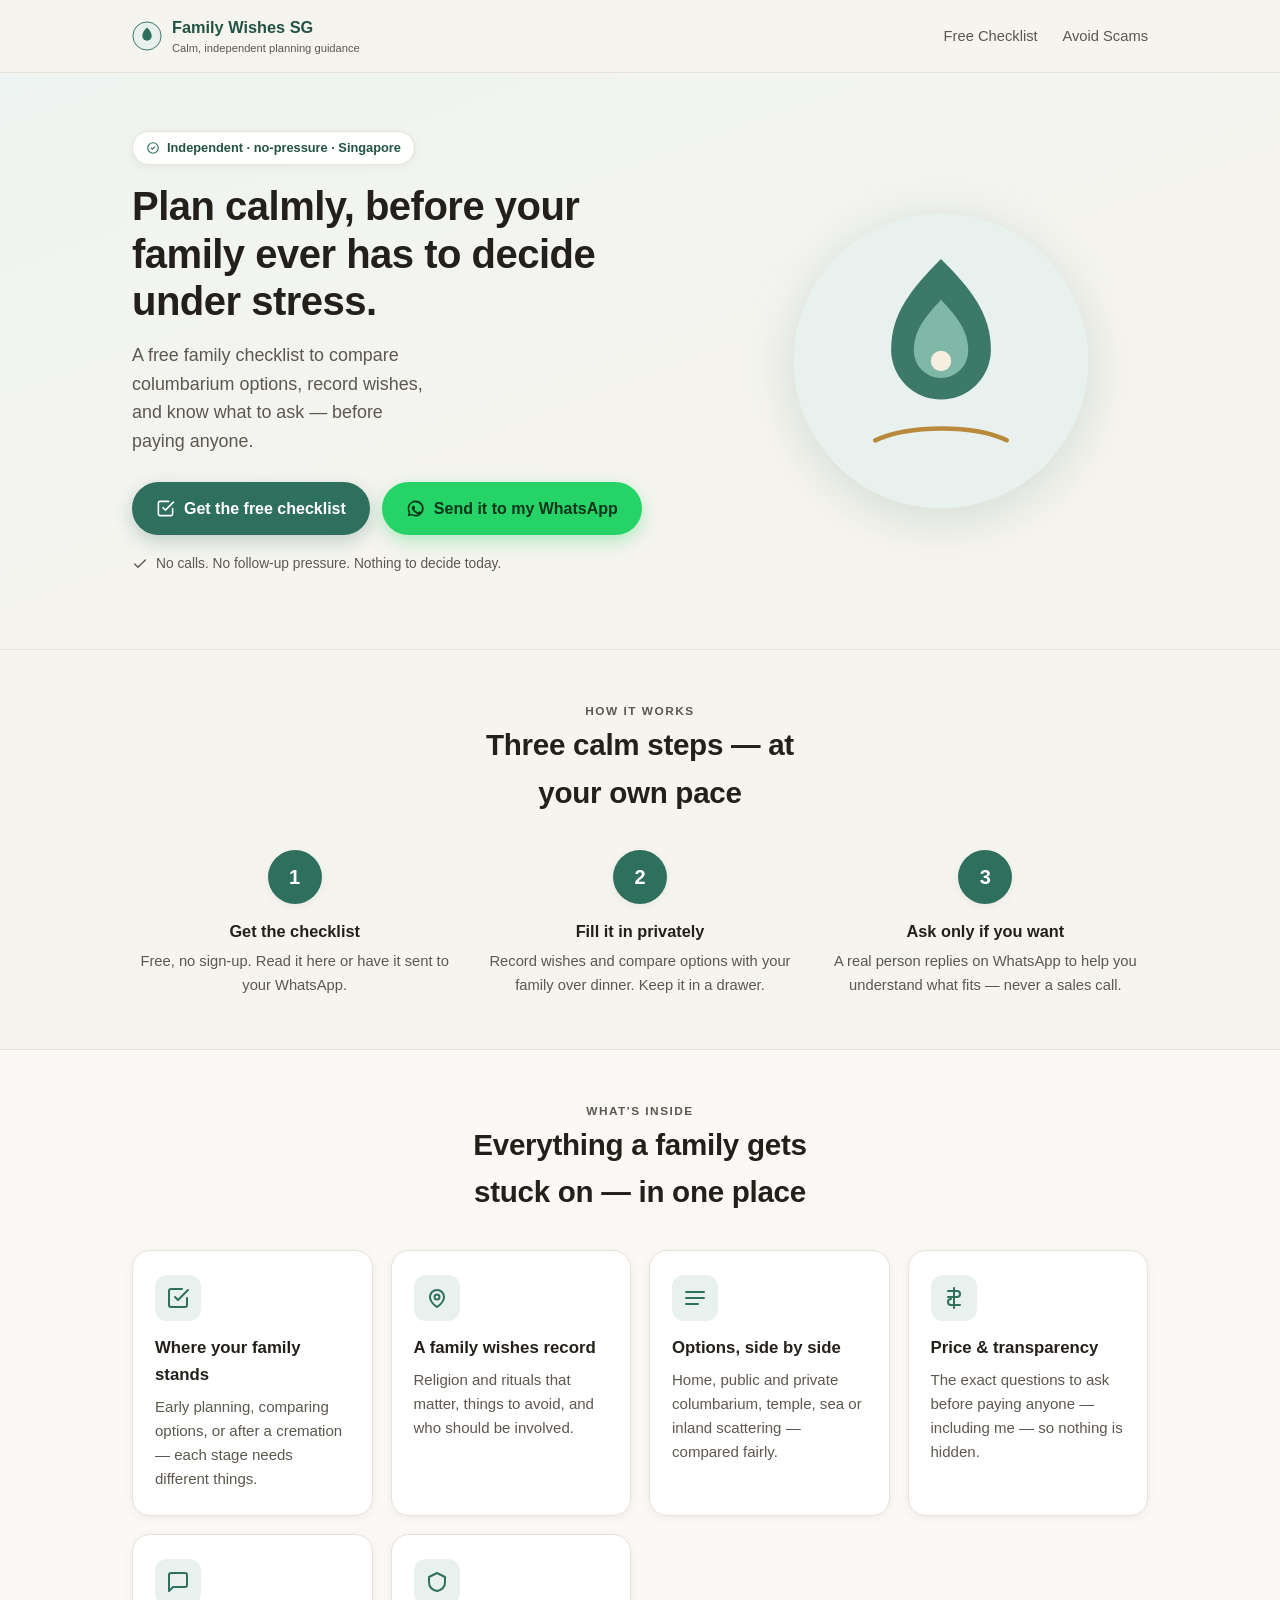
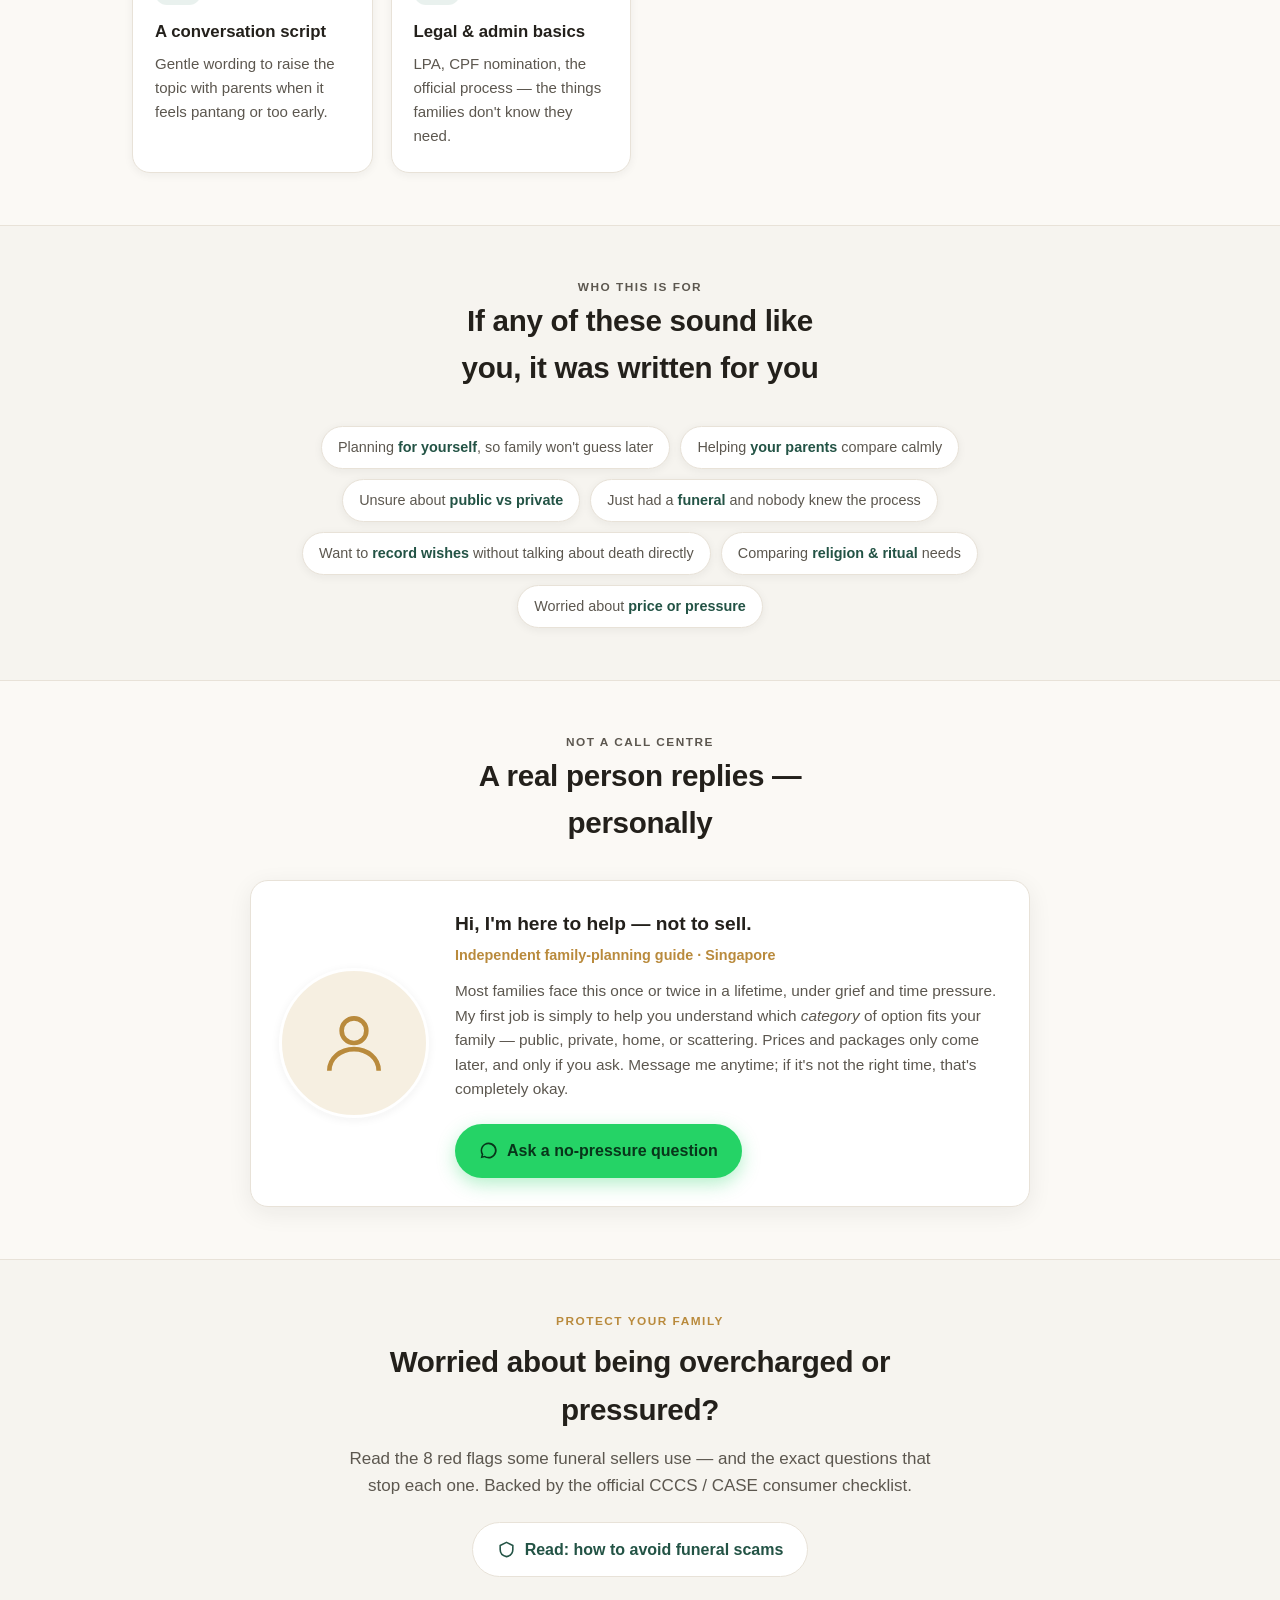
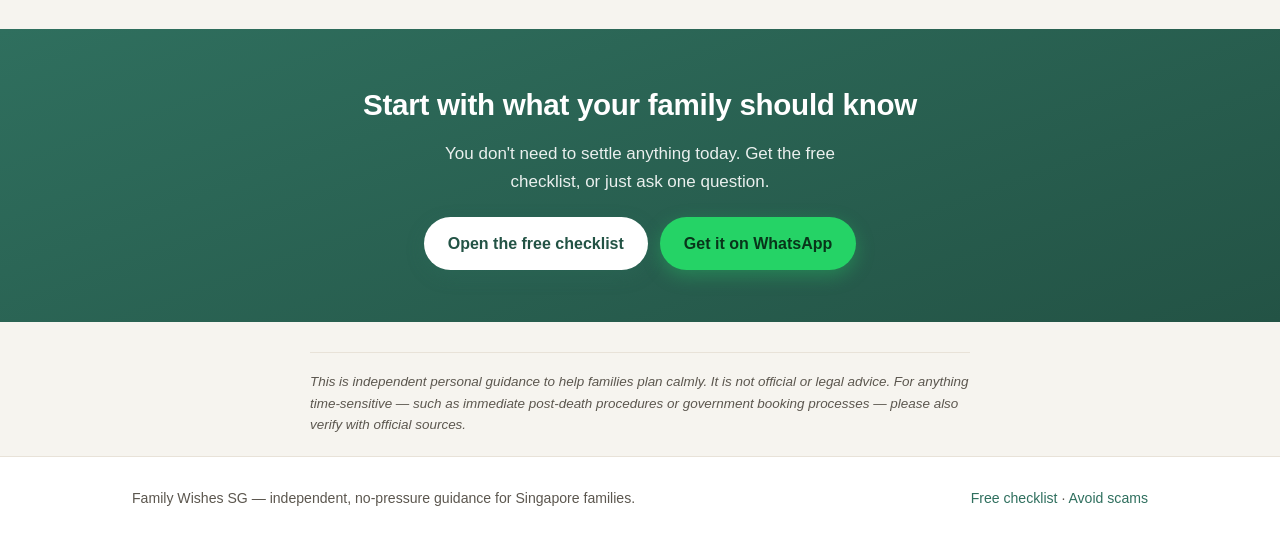
==== index.html @ 577dd80e "Redesign site: visual hero, scannable sections, real-person trust block - Replace text-heavy landing" ====
<!doctype html>
<html lang="en">
<head>
  <meta charset="utf-8" />
  <meta name="viewport" content="width=device-width, initial-scale=1" />
  <title>Family Funeral & Columbarium Planning — Calm Guidance for Singapore Families</title>
  <meta name="description" content="A free family checklist for Singapore families: compare public and private columbarium options calmly, record funeral wishes, and know what to ask before paying for anything." />
  <link rel="stylesheet" href="styles.css" />
</head>
<body>
  <!-- WhatsApp number configured: wa.me/6590107246 -->
  <header class="site-head">
    <div class="wrap">
      <a class="brand" href="index.html">
        <svg class="mark" viewBox="0 0 32 32" fill="none" xmlns="http://www.w3.org/2000/svg" aria-hidden="true">
          <circle cx="16" cy="16" r="15" fill="#e9f1ee" stroke="#2f6f5e"/>
          <path d="M16 7c3 3 5 5.5 5 9a5 5 0 11-10 0c0-3.5 2-6 5-9z" fill="#2f6f5e"/>
        </svg>
        <span>Family Wishes SG<small>Calm, independent planning guidance</small></span>
      </a>
      <nav class="nav">
        <a href="checklist.html">Free Checklist</a>
        <a href="avoid-scams.html">Avoid Scams</a>
      </nav>
    </div>
  </header>

  <!-- HERO -->
  <div class="hero">
    <div class="wrap">
      <div>
        <span class="hero-badge">
          <svg viewBox="0 0 24 24" width="14" height="14" fill="none" stroke="#2f6f5e" stroke-width="2" stroke-linecap="round" stroke-linejoin="round"><path d="M9 12l2 2 4-4"/><circle cx="12" cy="12" r="9"/></svg>
          Independent · no-pressure · Singapore
        </span>
        <h1>Plan calmly, before your family ever has to decide under stress.</h1>
        <p class="sub">A free family checklist to compare columbarium options, record wishes, and know what to ask — before paying anyone.</p>
        <div class="btn-row">
          <a class="btn btn-primary" href="checklist.html">
            <svg viewBox="0 0 24 24" fill="none" stroke="currentColor" stroke-width="2" stroke-linecap="round" stroke-linejoin="round"><path d="M9 11l3 3L22 4"/><path d="M21 12v7a2 2 0 01-2 2H5a2 2 0 01-2-2V5a2 2 0 012-2h11"/></svg>
            Get the free checklist
          </a>
          <a class="btn btn-wa" href="https://wa.me/6590107246?text=Checklist">
            <svg viewBox="0 0 24 24" fill="currentColor"><path d="M12 2a10 10 0 00-8.6 15l-1.3 4.7 4.8-1.3A10 10 0 1012 2zm0 2a8 8 0 11-4.2 14.8l-.3-.2-2.8.7.8-2.7-.2-.3A8 8 0 0112 4zm-3 4.5c-.2 0-.5 0-.7.4-.3.4-1 1-1 2.4s1 2.8 1.2 3c.2.2 2 3.2 5 4.4 2.4 1 3 .8 3.5.7.6 0 1.7-.7 2-1.4.2-.6.2-1.2.2-1.3l-.6-.4-1.7-.8c-.2 0-.4-.1-.6.2l-.8 1c-.2.2-.3.2-.6.1-.3-.2-1.3-.5-2.5-1.5-.9-.8-1.5-1.8-1.7-2.1-.2-.3 0-.5.1-.6l.5-.5c.1-.2.2-.3.3-.5 0-.2 0-.4 0-.5l-.9-2c-.2-.5-.4-.4-.6-.5h-.6z"/></svg>
            Send it to my WhatsApp
          </a>
        </div>
        <p class="trust-line">
          <svg viewBox="0 0 24 24" width="16" height="16" fill="none" stroke="#5c574f" stroke-width="2" stroke-linecap="round"><path d="M20 6L9 17l-5-5"/></svg>
          No calls. No follow-up pressure. Nothing to decide today.
        </p>
      </div>
      <div class="hero-art" aria-hidden="true">
        <svg viewBox="0 0 300 300" fill="none" xmlns="http://www.w3.org/2000/svg">
          <circle cx="150" cy="150" r="130" fill="#e9f1ee"/>
          <path d="M150 60c26 26 44 48 44 80a44 44 0 11-88 0c0-32 18-54 44-80z" fill="#2f6f5e" opacity=".92"/>
          <path d="M150 96c14 15 24 27 24 45a24 24 0 11-48 0c0-18 10-30 24-45z" fill="#7fb8a6"/>
          <circle cx="150" cy="150" r="9" fill="#f6efe1"/>
          <path d="M92 220c30-14 88-14 116 0" stroke="#b98a3c" stroke-width="4" stroke-linecap="round"/>
        </svg>
      </div>
    </div>
  </div>

  <!-- HOW IT WORKS -->
  <section>
    <div class="wrap">
      <div class="sec-head">
        <p class="eyebrow">How it works</p>
        <h2>Three calm steps — at your own pace</h2>
      </div>
      <div class="steps">
        <div class="step">
          <div class="num"></div>
          <h3>Get the checklist</h3>
          <p>Free, no sign-up. Read it here or have it sent to your WhatsApp.</p>
        </div>
        <div class="step">
          <div class="num"></div>
          <h3>Fill it in privately</h3>
          <p>Record wishes and compare options with your family over dinner. Keep it in a drawer.</p>
        </div>
        <div class="step">
          <div class="num"></div>
          <h3>Ask only if you want</h3>
          <p>A real person replies on WhatsApp to help you understand what fits — never a sales call.</p>
        </div>
      </div>
    </div>
  </section>

  <!-- WHAT'S INSIDE -->
  <section class="alt">
    <div class="wrap">
      <div class="sec-head">
        <p class="eyebrow">What's inside</p>
        <h2>Everything a family gets stuck on — in one place</h2>
      </div>
      <div class="grid">
        <div class="feature">
          <div class="ico"><svg viewBox="0 0 24 24" fill="none" stroke="currentColor" stroke-width="2" stroke-linecap="round" stroke-linejoin="round"><path d="M9 11l3 3L22 4"/><path d="M21 12v7a2 2 0 01-2 2H5a2 2 0 01-2-2V5a2 2 0 012-2h11"/></svg></div>
          <h3>Where your family stands</h3>
          <p>Early planning, comparing options, or after a cremation — each stage needs different things.</p>
        </div>
        <div class="feature">
          <div class="ico"><svg viewBox="0 0 24 24" fill="none" stroke="currentColor" stroke-width="2" stroke-linecap="round" stroke-linejoin="round"><path d="M12 21s-7-4.5-7-10a7 7 0 0114 0c0 5.5-7 10-7 10z"/><circle cx="12" cy="11" r="2.5"/></svg></div>
          <h3>A family wishes record</h3>
          <p>Religion and rituals that matter, things to avoid, and who should be involved.</p>
        </div>
        <div class="feature">
          <div class="ico"><svg viewBox="0 0 24 24" fill="none" stroke="currentColor" stroke-width="2" stroke-linecap="round" stroke-linejoin="round"><path d="M3 6h18M3 12h18M3 18h12"/></svg></div>
          <h3>Options, side by side</h3>
          <p>Home, public and private columbarium, temple, sea or inland scattering — compared fairly.</p>
        </div>
        <div class="feature">
          <div class="ico"><svg viewBox="0 0 24 24" fill="none" stroke="currentColor" stroke-width="2" stroke-linecap="round" stroke-linejoin="round"><path d="M12 2v20M6 5h9a3 3 0 010 6H6M18 19H9a3 3 0 010-6"/></svg></div>
          <h3>Price &amp; transparency</h3>
          <p>The exact questions to ask before paying anyone — including me — so nothing is hidden.</p>
        </div>
        <div class="feature">
          <div class="ico"><svg viewBox="0 0 24 24" fill="none" stroke="currentColor" stroke-width="2" stroke-linecap="round" stroke-linejoin="round"><path d="M21 15a2 2 0 01-2 2H7l-4 4V5a2 2 0 012-2h14a2 2 0 012 2z"/></svg></div>
          <h3>A conversation script</h3>
          <p>Gentle wording to raise the topic with parents when it feels pantang or too early.</p>
        </div>
        <div class="feature">
          <div class="ico"><svg viewBox="0 0 24 24" fill="none" stroke="currentColor" stroke-width="2" stroke-linecap="round" stroke-linejoin="round"><path d="M12 3l8 4v5c0 5-3.4 8-8 9-4.6-1-8-4-8-9V7z"/></svg></div>
          <h3>Legal &amp; admin basics</h3>
          <p>LPA, CPF nomination, the official process — the things families don't know they need.</p>
        </div>
      </div>
    </div>
  </section>

  <!-- WHO IS THIS FOR -->
  <section>
    <div class="wrap">
      <div class="sec-head">
        <p class="eyebrow">Who this is for</p>
        <h2>If any of these sound like you, it was written for you</h2>
      </div>
      <div class="chips">
        <span class="chip">Planning <b>for yourself</b>, so family won't guess later</span>
        <span class="chip">Helping <b>your parents</b> compare calmly</span>
        <span class="chip">Unsure about <b>public vs private</b></span>
        <span class="chip">Just had a <b>funeral</b> and nobody knew the process</span>
        <span class="chip">Want to <b>record wishes</b> without talking about death directly</span>
        <span class="chip">Comparing <b>religion &amp; ritual</b> needs</span>
        <span class="chip">Worried about <b>price or pressure</b></span>
      </div>
    </div>
  </section>

  <!-- A REAL PERSON -->
  <section class="alt">
    <div class="wrap">
      <div class="sec-head">
        <p class="eyebrow">Not a call centre</p>
        <h2>A real person replies — personally</h2>
      </div>
      <div class="person">
        <!-- EDIT: replace this avatar block with <img src="your-photo.jpg" alt="..."> once you add a photo -->
        <div class="avatar">
          <svg viewBox="0 0 24 24" fill="none" stroke="currentColor" stroke-width="1.5"><circle cx="12" cy="8" r="4"/><path d="M4 21c0-4 3.6-7 8-7s8 3 8 7"/></svg>
        </div>
        <div>
          <h3>Hi, I'm here to help — not to sell.</h3>
          <p class="role">Independent family-planning guide · Singapore</p>
          <p>Most families face this once or twice in a lifetime, under grief and time pressure. My first job is simply to help you understand which <em>category</em> of option fits your family — public, private, home, or scattering. Prices and packages only come later, and only if you ask. Message me anytime; if it's not the right time, that's completely okay.</p>
          <div class="btn-row">
            <a class="btn btn-wa" href="https://wa.me/6590107246?text=Hi%2C%20I%20have%20a%20no-pressure%20question%20about%20funeral%20planning">
              <svg viewBox="0 0 24 24" fill="currentColor"><path d="M12 2a10 10 0 00-8.6 15l-1.3 4.7 4.8-1.3A10 10 0 1012 2zm0 2a8 8 0 11-4.2 14.8l-.3-.2-2.8.7.8-2.7-.2-.3A8 8 0 0112 4z"/></svg>
              Ask a no-pressure question
            </a>
          </div>
        </div>
      </div>
    </div>
  </section>

  <!-- SCAM GUIDE TEASER -->
  <section>
    <div class="wrap narrow" style="text-align:center">
      <p class="eyebrow">Protect your family</p>
      <h2>Worried about being overcharged or pressured?</h2>
      <p class="muted">Read the 8 red flags some funeral sellers use — and the exact questions that stop each one. Backed by the official CCCS / CASE consumer checklist.</p>
      <div class="btn-row" style="justify-content:center">
        <a class="btn btn-ghost" href="avoid-scams.html">
          <svg viewBox="0 0 24 24" width="19" height="19" fill="none" stroke="currentColor" stroke-width="2" stroke-linecap="round" stroke-linejoin="round"><path d="M12 3l8 4v5c0 5-3.4 8-8 9-4.6-1-8-4-8-9V7z"/></svg>
          Read: how to avoid funeral scams
        </a>
      </div>
    </div>
  </section>

  <!-- CTA BAND -->
  <section class="cta-band">
    <div class="wrap narrow">
      <h2>Start with what your family should know</h2>
      <p>You don't need to settle anything today. Get the free checklist, or just ask one question.</p>
      <div class="btn-row">
        <a class="btn btn-primary" href="checklist.html">Open the free checklist</a>
        <a class="btn btn-wa" href="https://wa.me/6590107246?text=Checklist">Get it on WhatsApp</a>
      </div>
    </div>
  </section>

  <p class="disclaimer"><em>This is independent personal guidance to help families plan calmly. It is not official or legal advice. For anything time-sensitive — such as immediate post-death procedures or government booking processes — please also verify with official sources.</em></p>

  <footer class="site-foot">
    <div class="wrap">
      <span>Family Wishes SG — independent, no-pressure guidance for Singapore families.</span>
      <span><a href="checklist.html">Free checklist</a> · <a href="avoid-scams.html">Avoid scams</a></span>
    </div>
  </footer>

  <!-- sticky mobile WhatsApp -->
  <div class="sticky-wa">
    <a class="btn btn-wa" href="https://wa.me/6590107246?text=Checklist">
      <svg viewBox="0 0 24 24" fill="currentColor"><path d="M12 2a10 10 0 00-8.6 15l-1.3 4.7 4.8-1.3A10 10 0 1012 2zm0 2a8 8 0 11-4.2 14.8l-.3-.2-2.8.7.8-2.7-.2-.3A8 8 0 0112 4z"/></svg>
      Get the free checklist on WhatsApp
    </a>
  </div>
</body>
</html>
---- styles.css ----
/* Family Wishes SG — calm, independent guidance
   EDIT: WhatsApp number lives in the wa.me links inside each HTML file. */

:root {
  --bg: #f6f4ef;
  --surface: #ffffff;
  --surface-2: #fbf9f5;
  --ink: #23201b;
  --ink-soft: #5c574f;
  --line: #e8e2d8;
  --accent: #2f6f5e;        /* calm teal-green */
  --accent-deep: #235345;
  --accent-soft: #e9f1ee;
  --gold: #b98a3c;          /* warm secondary accent */
  --gold-soft: #f6efe1;
  --wa: #25d366;
  --warn: #b4552d;
  --warn-soft: #f8ede7;
  --shadow: 0 6px 24px rgba(35, 32, 27, .07);
  --shadow-sm: 0 2px 10px rgba(35, 32, 27, .06);
  --radius: 18px;
  --maxw: 1060px;
  --readw: 660px;
}

* { box-sizing: border-box; }
html { scroll-behavior: smooth; }
body {
  margin: 0;
  background: var(--bg);
  color: var(--ink);
  font-family: -apple-system, BlinkMacSystemFont, "Segoe UI", Roboto, Helvetica, Arial, sans-serif;
  line-height: 1.6;
  font-size: 17px;
  -webkit-font-smoothing: antialiased;
}
.wrap { max-width: var(--maxw); margin: 0 auto; padding: 0 22px; }
.narrow { max-width: var(--readw); }
img { max-width: 100%; }

/* ---------- Header ---------- */
.site-head { position: sticky; top: 0; z-index: 20; background: rgba(246,244,239,.92); backdrop-filter: blur(8px); border-bottom: 1px solid var(--line); }
.site-head .wrap { display: flex; align-items: center; justify-content: space-between; padding: 14px 22px; gap: 12px; }
.brand { display: flex; align-items: center; gap: 10px; font-weight: 700; font-size: 1.02rem; color: var(--accent-deep); text-decoration: none; }
.brand .mark { width: 30px; height: 30px; flex: none; }
.brand small { display: block; font-weight: 400; font-size: .7rem; color: var(--ink-soft); }
.nav a { color: var(--ink-soft); text-decoration: none; font-size: .92rem; margin-left: 20px; }
.nav a:hover { color: var(--accent); }
.nav .nav-cta { display: none; }
@media (max-width: 640px) {
  .nav a { margin-left: 14px; font-size: .86rem; }
  .brand small { display: none; }
}

/* ---------- Hero ---------- */
.hero { background: linear-gradient(160deg, #eef4f1 0%, #f6f4ef 60%); border-bottom: 1px solid var(--line); }
.hero .wrap { display: grid; grid-template-columns: 1.15fr .85fr; gap: 40px; align-items: center; padding: 58px 22px; }
.hero-badge { display: inline-flex; align-items: center; gap: 7px; background: var(--surface); border: 1px solid var(--line); color: var(--accent-deep); font-size: .8rem; font-weight: 600; padding: 6px 13px; border-radius: 999px; margin-bottom: 18px; box-shadow: var(--shadow-sm); }
.hero h1 { font-size: clamp(1.8rem, 4.2vw, 2.5rem); line-height: 1.18; letter-spacing: -.5px; margin: 0 0 16px; }
.hero .sub { font-size: 1.12rem; color: var(--ink-soft); margin: 0 0 26px; max-width: 30ch; }
.hero-art { display: flex; justify-content: center; }
.hero-art svg { width: 100%; max-width: 340px; height: auto; filter: drop-shadow(0 10px 26px rgba(47,111,94,.18)); }
.trust-line { margin-top: 18px; font-size: .86rem; color: var(--ink-soft); display: flex; align-items: center; gap: 8px; }
@media (max-width: 780px) {
  .hero .wrap { grid-template-columns: 1fr; gap: 26px; padding: 40px 22px; text-align: center; }
  .hero .sub { margin-left: auto; margin-right: auto; }
  .hero-art { order: -1; }
  .hero-art svg { max-width: 220px; }
  .trust-line { justify-content: center; }
  .btn-row { justify-content: center; }
}

/* ---------- Buttons ---------- */
.btn { display: inline-flex; align-items: center; gap: 9px; text-decoration: none; font-weight: 600; padding: 14px 24px; border-radius: 999px; font-size: 1rem; transition: transform .06s ease, box-shadow .2s ease; }
.btn:active { transform: translateY(1px); }
.btn svg { width: 19px; height: 19px; }
.btn-wa { background: var(--wa); color: #08351a; box-shadow: 0 6px 18px rgba(37,211,102,.34); }
.btn-primary { background: var(--accent); color: #fff; box-shadow: 0 6px 18px rgba(47,111,94,.28); }
.btn-ghost { background: var(--surface); color: var(--accent-deep); border: 1px solid var(--line); }
.btn-row { display: flex; flex-wrap: wrap; gap: 12px; margin: 22px 0 0; }

/* ---------- Sections ---------- */
section { padding: 52px 0; }
section.alt { background: var(--surface-2); border-top: 1px solid var(--line); border-bottom: 1px solid var(--line); }
.sec-head { text-align: center; max-width: 40ch; margin: 0 auto 34px; }
.eyebrow { text-transform: uppercase; letter-spacing: 1.5px; font-size: .74rem; font-weight: 700; color: var(--gold); margin: 0 0 8px; }
h2 { font-size: clamp(1.4rem, 3vw, 1.85rem); letter-spacing: -.3px; margin: 0 0 12px; }
.sec-head p { color: var(--ink-soft); margin: 0; }
p { margin: 0 0 16px; }
.muted { color: var(--ink-soft); }

/* ---------- Feature grid ---------- */
.grid { display: grid; grid-template-columns: repeat(auto-fit, minmax(230px, 1fr)); gap: 18px; }
.feature { background: var(--surface); border: 1px solid var(--line); border-radius: var(--radius); padding: 24px 22px; box-shadow: var(--shadow-sm); }
.feature .ico { width: 46px; height: 46px; border-radius: 12px; background: var(--accent-soft); display: flex; align-items: center; justify-content: center; margin-bottom: 14px; }
.feature .ico svg { width: 24px; height: 24px; color: var(--accent); }
.feature h3 { font-size: 1.05rem; margin: 0 0 6px; }
.feature p { font-size: .94rem; color: var(--ink-soft); margin: 0; }

/* ---------- Steps ---------- */
.steps { display: grid; grid-template-columns: repeat(auto-fit, minmax(200px, 1fr)); gap: 20px; counter-reset: step; }
.step { text-align: center; padding: 0 8px; }
.step .num { counter-increment: step; width: 54px; height: 54px; margin: 0 auto 14px; border-radius: 50%; background: var(--accent); color: #fff; font-weight: 700; font-size: 1.25rem; display: flex; align-items: center; justify-content: center; box-shadow: var(--shadow-sm); }
.step .num::before { content: counter(step); }
.step h3 { font-size: 1.02rem; margin: 0 0 6px; }
.step p { font-size: .92rem; color: var(--ink-soft); margin: 0; }

/* ---------- Who-is-this-for chips ---------- */
.chips { display: flex; flex-wrap: wrap; gap: 10px; justify-content: center; max-width: 760px; margin: 0 auto; }
.chip { background: var(--surface); border: 1px solid var(--line); border-radius: 999px; padding: 9px 16px; font-size: .9rem; color: var(--ink-soft); box-shadow: var(--shadow-sm); }
.chip b { color: var(--accent-deep); font-weight: 600; }

/* ---------- Person / trust ---------- */
.person { display: grid; grid-template-columns: 150px 1fr; gap: 26px; align-items: center; background: var(--surface); border: 1px solid var(--line); border-radius: var(--radius); padding: 28px; box-shadow: var(--shadow); max-width: 780px; margin: 0 auto; }
.avatar { width: 150px; height: 150px; border-radius: 50%; background: var(--gold-soft); border: 3px solid var(--surface); box-shadow: var(--shadow-sm); display: flex; align-items: center; justify-content: center; overflow: hidden; }
.avatar svg { width: 74px; height: 74px; color: var(--gold); }
.person h3 { margin: 0 0 4px; font-size: 1.2rem; }
.person .role { color: var(--gold); font-weight: 600; font-size: .9rem; margin: 0 0 12px; }
.person p { font-size: .96rem; color: var(--ink-soft); margin: 0 0 14px; }
@media (max-width: 620px) { .person { grid-template-columns: 1fr; text-align: center; justify-items: center; padding: 26px 20px; } }

/* ---------- Red flags (guide) ---------- */
ul.flags { list-style: none; padding: 0; margin: 0; display: grid; grid-template-columns: repeat(auto-fit, minmax(280px,1fr)); gap: 14px; }
ul.flags li { background: var(--surface); border: 1px solid var(--line); border-left: 4px solid var(--warn); border-radius: 12px; padding: 16px 18px; box-shadow: var(--shadow-sm); font-size: .95rem; }
ul.flags li strong { color: var(--warn); }
ul.flags li em { color: var(--accent-deep); font-style: normal; font-weight: 600; }

/* ---------- Generic content cards / checklist ---------- */
.card { background: var(--surface); border: 1px solid var(--line); border-radius: var(--radius); padding: 22px; margin: 18px auto; box-shadow: var(--shadow-sm); }
ul.check { list-style: none; padding: 0; margin: 0; }
ul.check li { position: relative; padding: 8px 0 8px 30px; border-bottom: 1px dashed var(--line); font-size: .96rem; }
ul.check li:last-child { border-bottom: 0; }
ul.check li::before { content: "✓"; position: absolute; left: 4px; top: 8px; color: var(--accent); font-weight: 700; }
.field { display:block; background: var(--surface-2); border:1px solid var(--line); border-radius:8px; padding:10px 12px; margin:6px 0; color: var(--ink-soft); font-size:.9rem; }
blockquote { margin: 14px 0; padding: 12px 18px; border-left: 3px solid var(--accent); background: var(--accent-soft); border-radius: 0 10px 10px 0; color: var(--ink-soft); font-style: italic; }

/* ---------- CTA band ---------- */
.cta-band { background: linear-gradient(160deg, var(--accent) 0%, var(--accent-deep) 100%); color: #fff; text-align: center; border-radius: 0; }
.cta-band h2 { color: #fff; }
.cta-band p { color: rgba(255,255,255,.9); max-width: 46ch; margin: 0 auto 8px; }
.cta-band .btn-row { justify-content: center; }
.cta-band .btn-primary { background: #fff; color: var(--accent-deep); }

/* ---------- Page hero (interior pages) ---------- */
.page-hero { background: linear-gradient(160deg, #eef4f1 0%, #f6f4ef 70%); border-bottom: 1px solid var(--line); padding: 46px 0; text-align: center; }
.page-hero .wrap { max-width: var(--readw); }
.page-hero h1 { font-size: clamp(1.6rem, 3.6vw, 2.15rem); letter-spacing: -.4px; margin: 0 0 12px; }
.page-hero .sub { color: var(--ink-soft); font-size: 1.06rem; margin: 0; }
.content section { padding: 30px 0; }
.content h2 { text-align: left; }

.disclaimer { font-size: .84rem; color: var(--ink-soft); border-top: 1px solid var(--line); padding-top: 18px; margin: 30px auto 0; max-width: var(--readw); }

/* ---------- Footer ---------- */
footer.site-foot { background: var(--surface); border-top: 1px solid var(--line); margin-top: 20px; }
footer.site-foot .wrap { padding: 30px 22px; font-size: .88rem; color: var(--ink-soft); display: flex; flex-wrap: wrap; gap: 8px 20px; align-items: center; justify-content: space-between; }
footer.site-foot a { color: var(--accent); text-decoration: none; }

/* ---------- Sticky mobile WhatsApp ---------- */
.sticky-wa { display: none; }
@media (max-width: 640px) {
  .sticky-wa { display: flex; position: fixed; left: 14px; right: 14px; bottom: 14px; z-index: 30; justify-content: center; }
  .sticky-wa .btn { width: 100%; justify-content: center; }
  body { padding-bottom: 80px; }
}
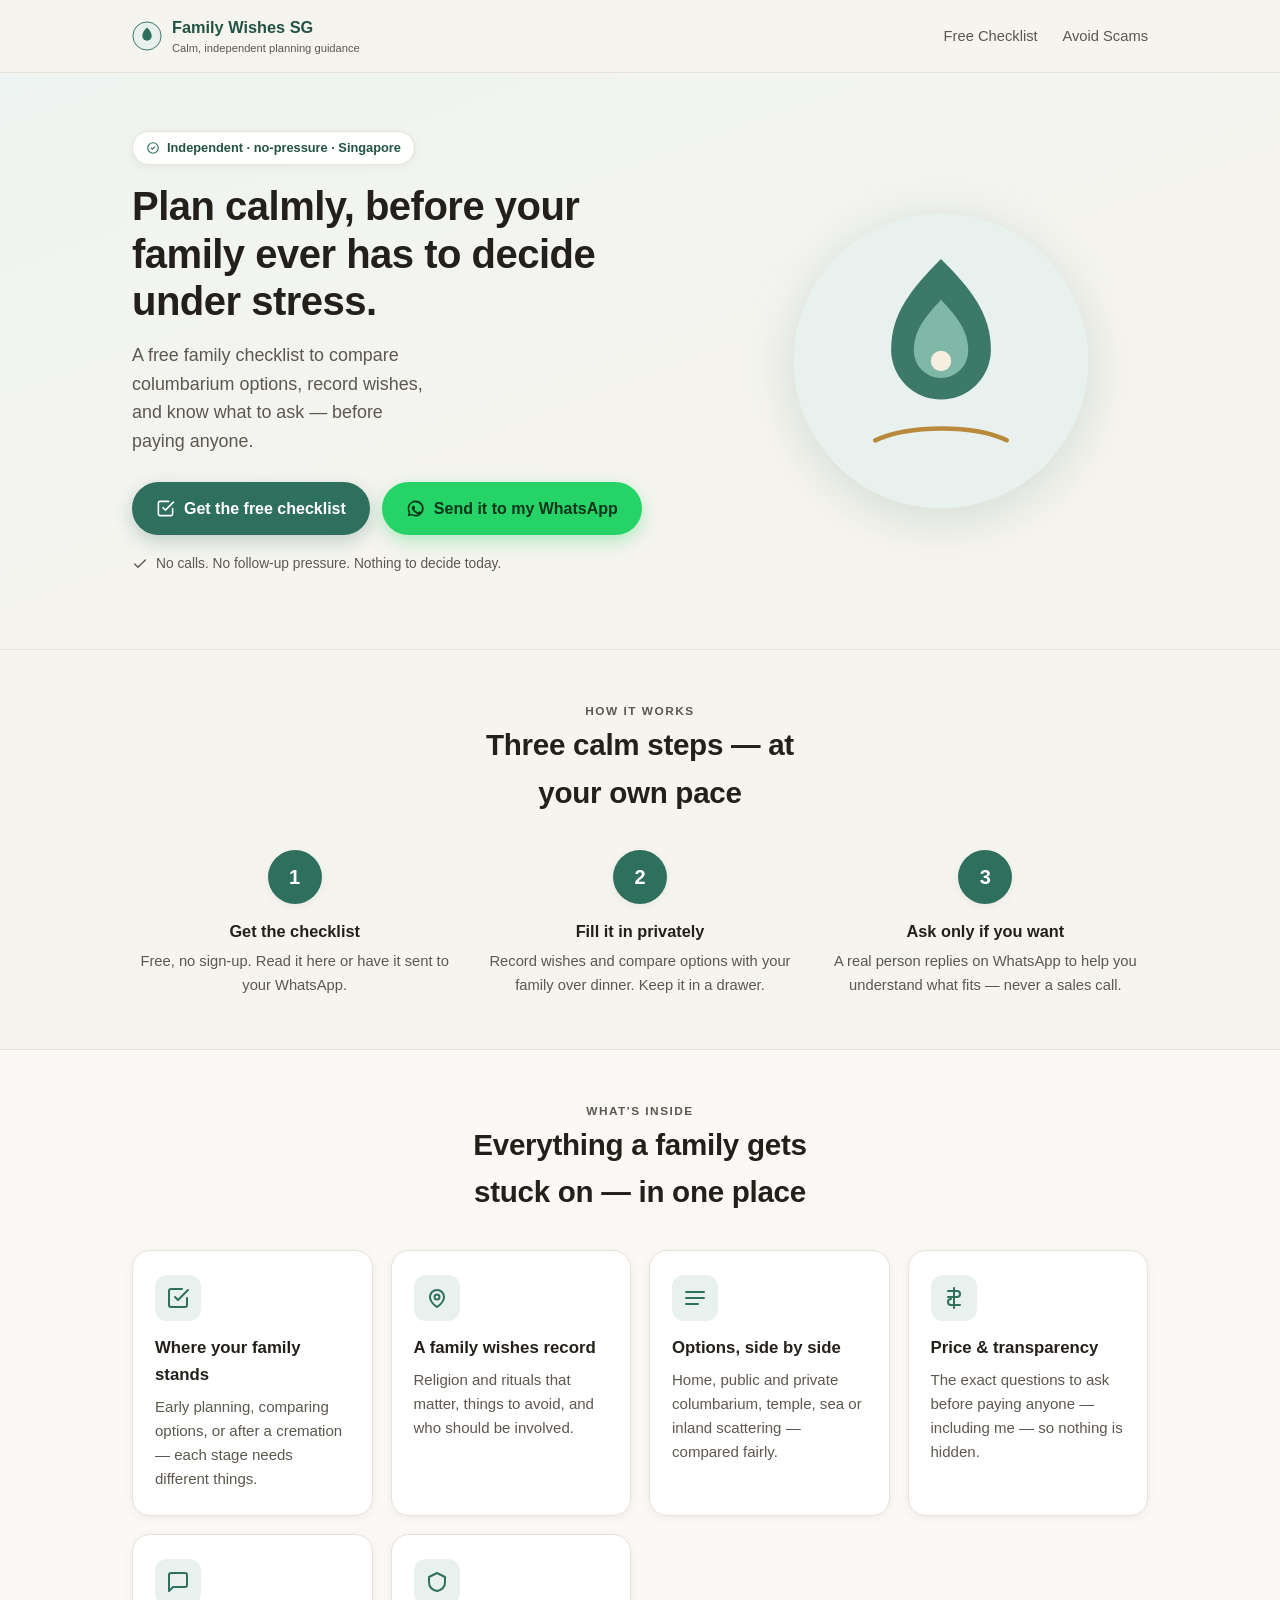
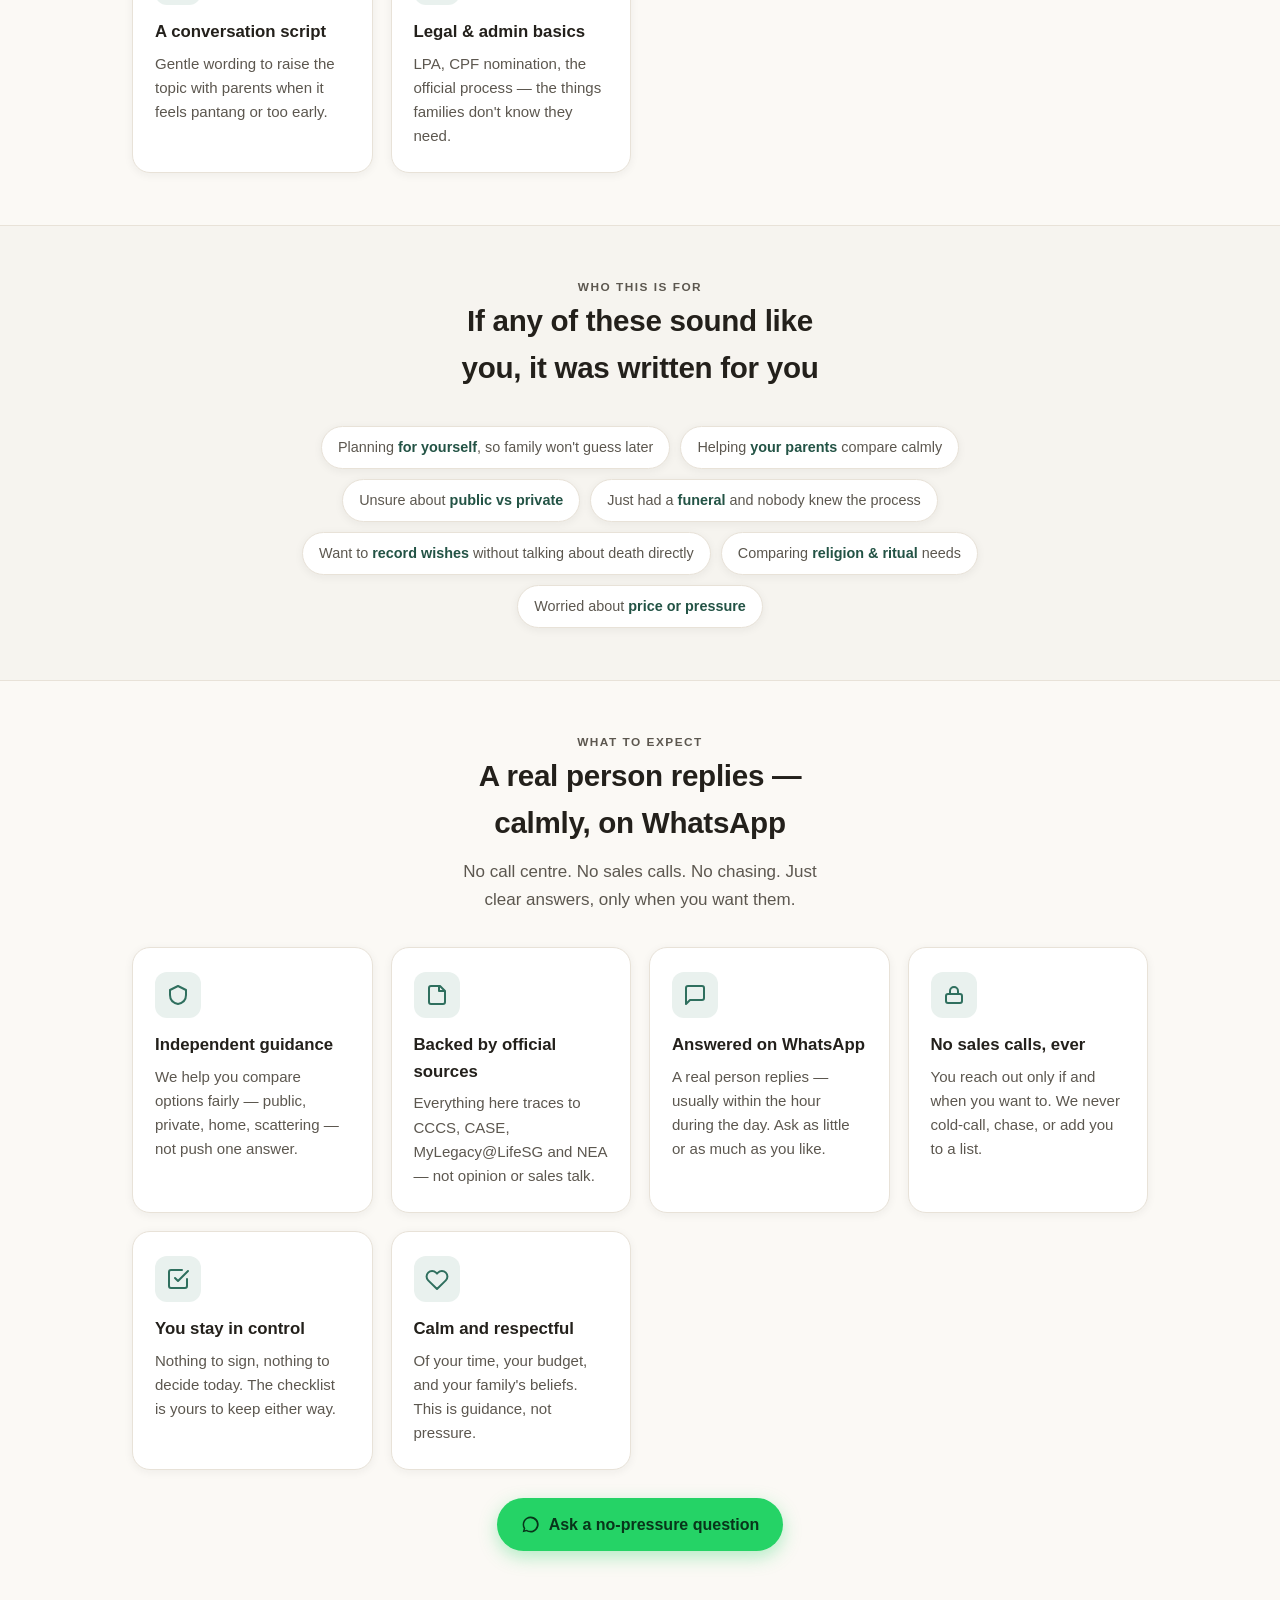
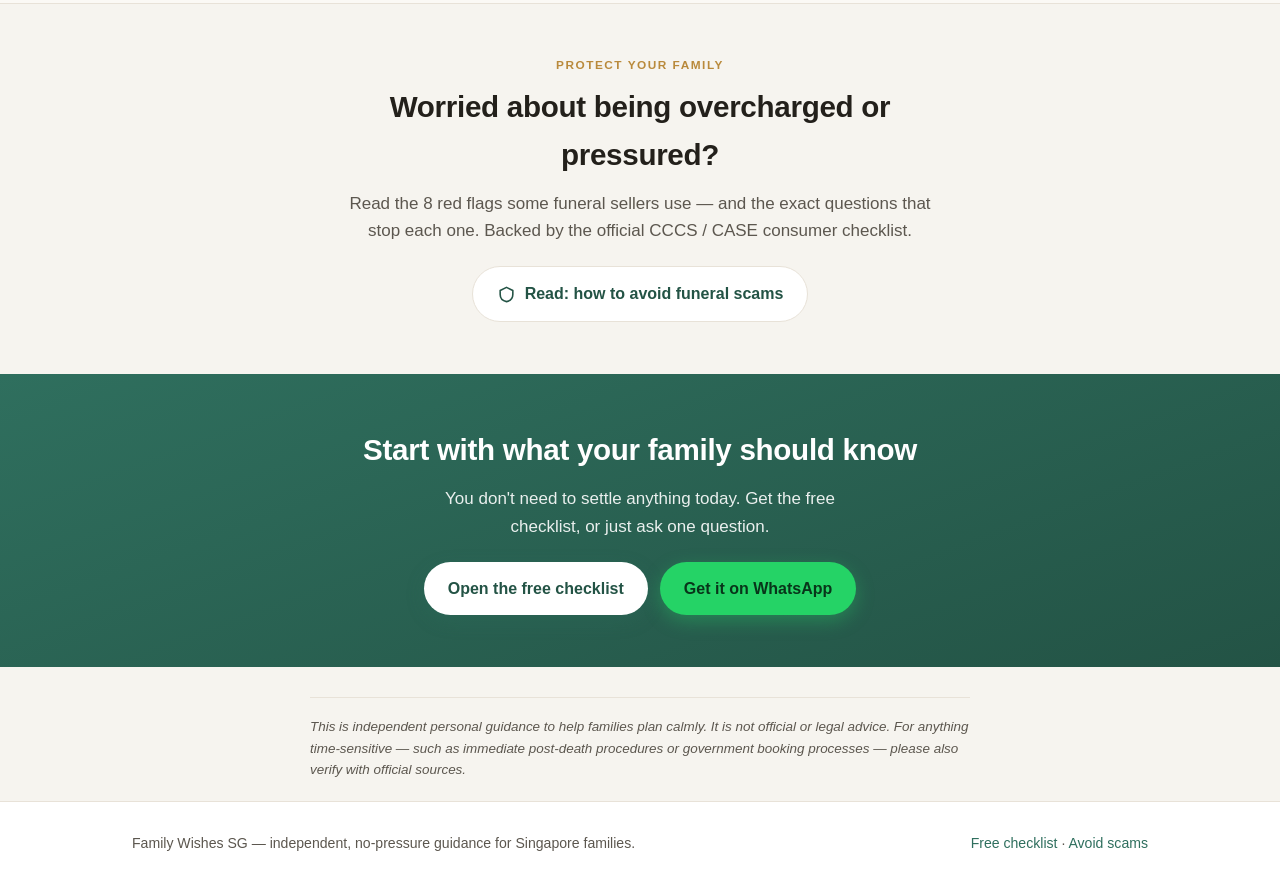
==== commit 2b674ffb: "Trust without a face: replace personal-photo block with assurance grid Owner opted not to put a pers" ====
--- a/index.html
+++ b/index.html
@@ -150,29 +150,51 @@
     </div>
   </section>
 
-  <!-- A REAL PERSON -->
+  <!-- WHAT TO EXPECT (trust without a face) -->
   <section class="alt">
     <div class="wrap">
       <div class="sec-head">
-        <p class="eyebrow">Not a call centre</p>
-        <h2>A real person replies — personally</h2>
-      </div>
-      <div class="person">
-        <!-- EDIT: replace this avatar block with <img src="your-photo.jpg" alt="..."> once you add a photo -->
-        <div class="avatar">
-          <svg viewBox="0 0 24 24" fill="none" stroke="currentColor" stroke-width="1.5"><circle cx="12" cy="8" r="4"/><path d="M4 21c0-4 3.6-7 8-7s8 3 8 7"/></svg>
-        </div>
-        <div>
-          <h3>Hi, I'm here to help — not to sell.</h3>
-          <p class="role">Independent family-planning guide · Singapore</p>
-          <p>Most families face this once or twice in a lifetime, under grief and time pressure. My first job is simply to help you understand which <em>category</em> of option fits your family — public, private, home, or scattering. Prices and packages only come later, and only if you ask. Message me anytime; if it's not the right time, that's completely okay.</p>
-          <div class="btn-row">
-            <a class="btn btn-wa" href="https://wa.me/6590107246?text=Hi%2C%20I%20have%20a%20no-pressure%20question%20about%20funeral%20planning">
-              <svg viewBox="0 0 24 24" fill="currentColor"><path d="M12 2a10 10 0 00-8.6 15l-1.3 4.7 4.8-1.3A10 10 0 1012 2zm0 2a8 8 0 11-4.2 14.8l-.3-.2-2.8.7.8-2.7-.2-.3A8 8 0 0112 4z"/></svg>
-              Ask a no-pressure question
-            </a>
-          </div>
-        </div>
+        <p class="eyebrow">What to expect</p>
+        <h2>A real person replies — calmly, on WhatsApp</h2>
+        <p>No call centre. No sales calls. No chasing. Just clear answers, only when you want them.</p>
+      </div>
+      <div class="grid">
+        <div class="feature">
+          <div class="ico"><svg viewBox="0 0 24 24" fill="none" stroke="currentColor" stroke-width="2" stroke-linecap="round" stroke-linejoin="round"><path d="M12 3l8 4v5c0 5-3.4 8-8 9-4.6-1-8-4-8-9V7z"/></svg></div>
+          <h3>Independent guidance</h3>
+          <p>We help you compare options fairly — public, private, home, scattering — not push one answer.</p>
+        </div>
+        <div class="feature">
+          <div class="ico"><svg viewBox="0 0 24 24" fill="none" stroke="currentColor" stroke-width="2" stroke-linecap="round" stroke-linejoin="round"><path d="M4 5a2 2 0 012-2h9l5 5v11a2 2 0 01-2 2H6a2 2 0 01-2-2z"/><path d="M14 3v5h5"/></svg></div>
+          <h3>Backed by official sources</h3>
+          <p>Everything here traces to CCCS, CASE, MyLegacy@LifeSG and NEA — not opinion or sales talk.</p>
+        </div>
+        <div class="feature">
+          <div class="ico"><svg viewBox="0 0 24 24" fill="none" stroke="currentColor" stroke-width="2" stroke-linecap="round" stroke-linejoin="round"><path d="M21 15a2 2 0 01-2 2H7l-4 4V5a2 2 0 012-2h14a2 2 0 012 2z"/></svg></div>
+          <h3>Answered on WhatsApp</h3>
+          <p>A real person replies — usually within the hour during the day. Ask as little or as much as you like.</p>
+        </div>
+        <div class="feature">
+          <div class="ico"><svg viewBox="0 0 24 24" fill="none" stroke="currentColor" stroke-width="2" stroke-linecap="round" stroke-linejoin="round"><rect x="4" y="11" width="16" height="9" rx="2"/><path d="M8 11V8a4 4 0 018 0v3"/></svg></div>
+          <h3>No sales calls, ever</h3>
+          <p>You reach out only if and when you want to. We never cold-call, chase, or add you to a list.</p>
+        </div>
+        <div class="feature">
+          <div class="ico"><svg viewBox="0 0 24 24" fill="none" stroke="currentColor" stroke-width="2" stroke-linecap="round" stroke-linejoin="round"><path d="M9 11l3 3L22 4"/><path d="M21 12v7a2 2 0 01-2 2H5a2 2 0 01-2-2V5a2 2 0 012-2h11"/></svg></div>
+          <h3>You stay in control</h3>
+          <p>Nothing to sign, nothing to decide today. The checklist is yours to keep either way.</p>
+        </div>
+        <div class="feature">
+          <div class="ico"><svg viewBox="0 0 24 24" fill="none" stroke="currentColor" stroke-width="2" stroke-linecap="round" stroke-linejoin="round"><path d="M20.8 5.6a5.5 5.5 0 00-7.8 0L12 6.6l-1-1a5.5 5.5 0 10-7.8 7.8l1 1L12 22l7.8-7.6 1-1a5.5 5.5 0 000-7.8z"/></svg></div>
+          <h3>Calm and respectful</h3>
+          <p>Of your time, your budget, and your family's beliefs. This is guidance, not pressure.</p>
+        </div>
+      </div>
+      <div class="btn-row" style="justify-content:center; margin-top:28px">
+        <a class="btn btn-wa" href="https://wa.me/6590107246?text=Hi%2C%20I%20have%20a%20no-pressure%20question%20about%20funeral%20planning">
+          <svg viewBox="0 0 24 24" fill="currentColor"><path d="M12 2a10 10 0 00-8.6 15l-1.3 4.7 4.8-1.3A10 10 0 1012 2zm0 2a8 8 0 11-4.2 14.8l-.3-.2-2.8.7.8-2.7-.2-.3A8 8 0 0112 4z"/></svg>
+          Ask a no-pressure question
+        </a>
       </div>
     </div>
   </section>
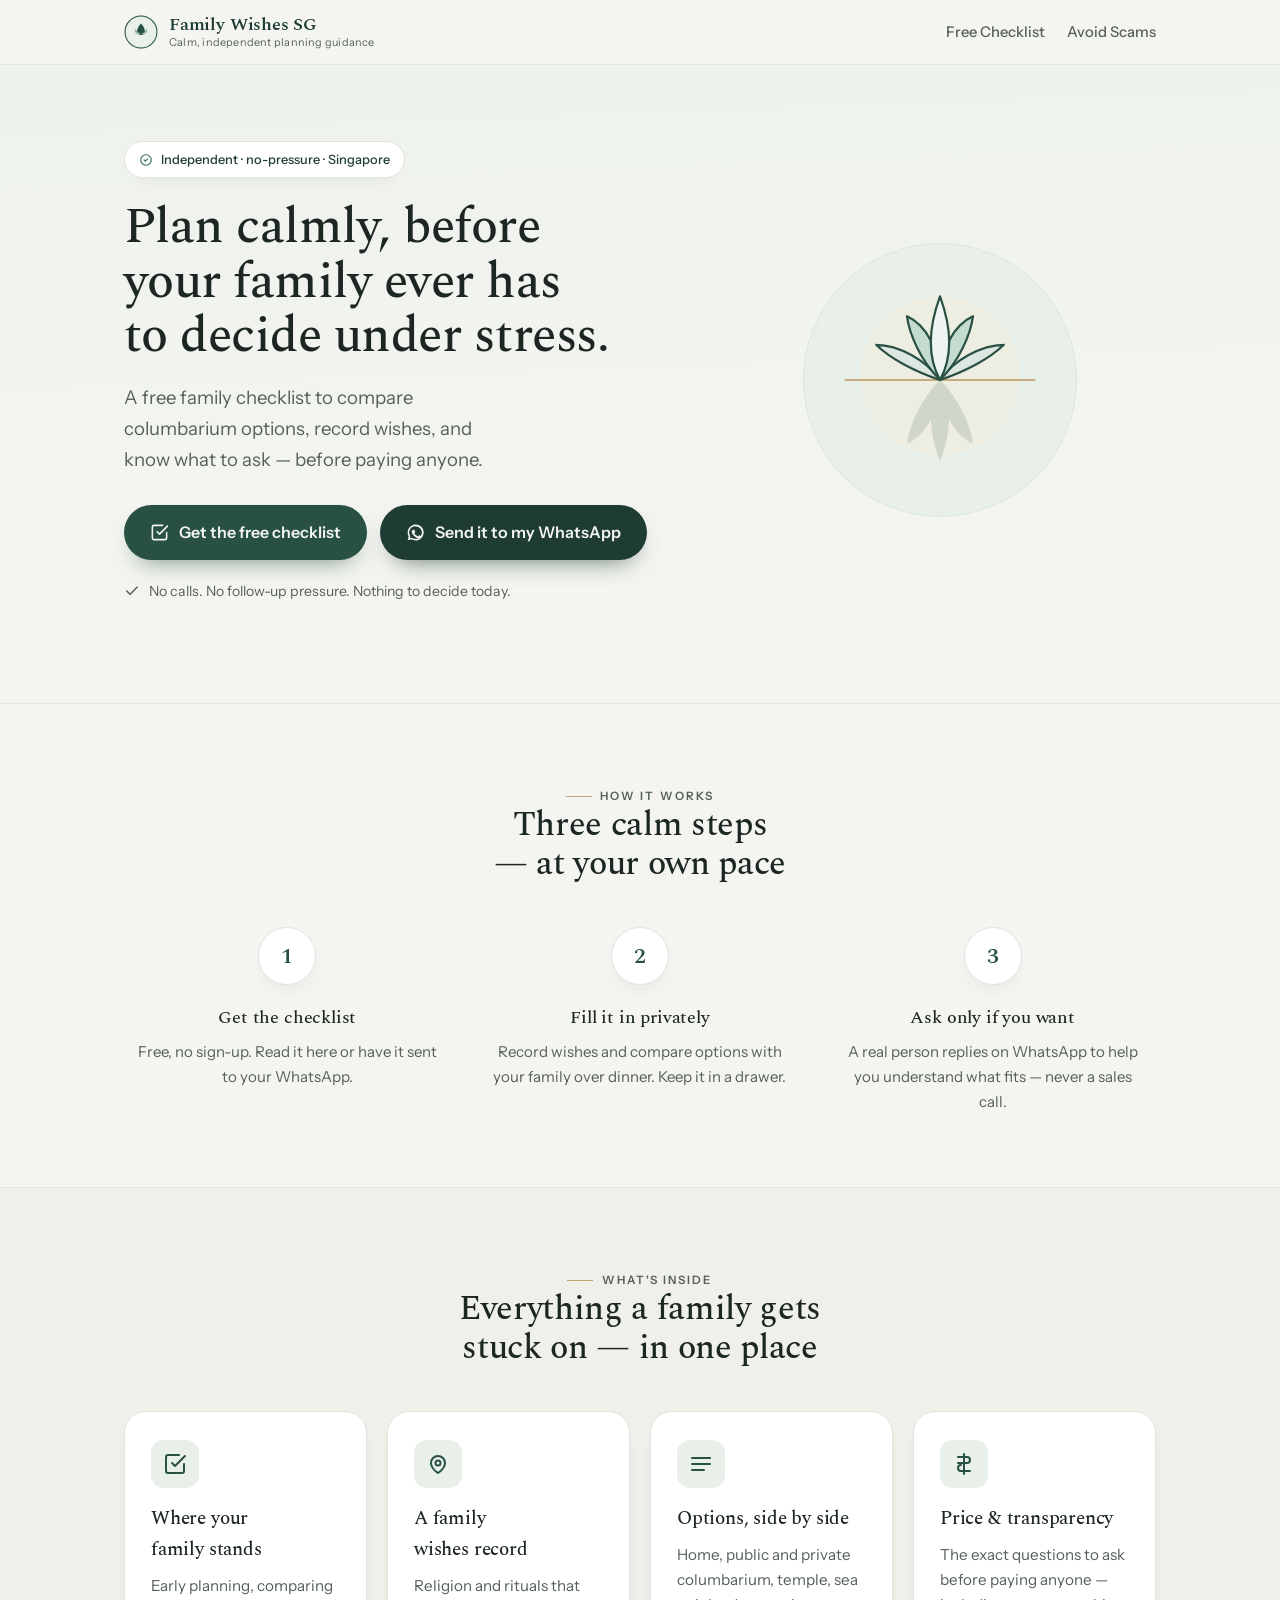
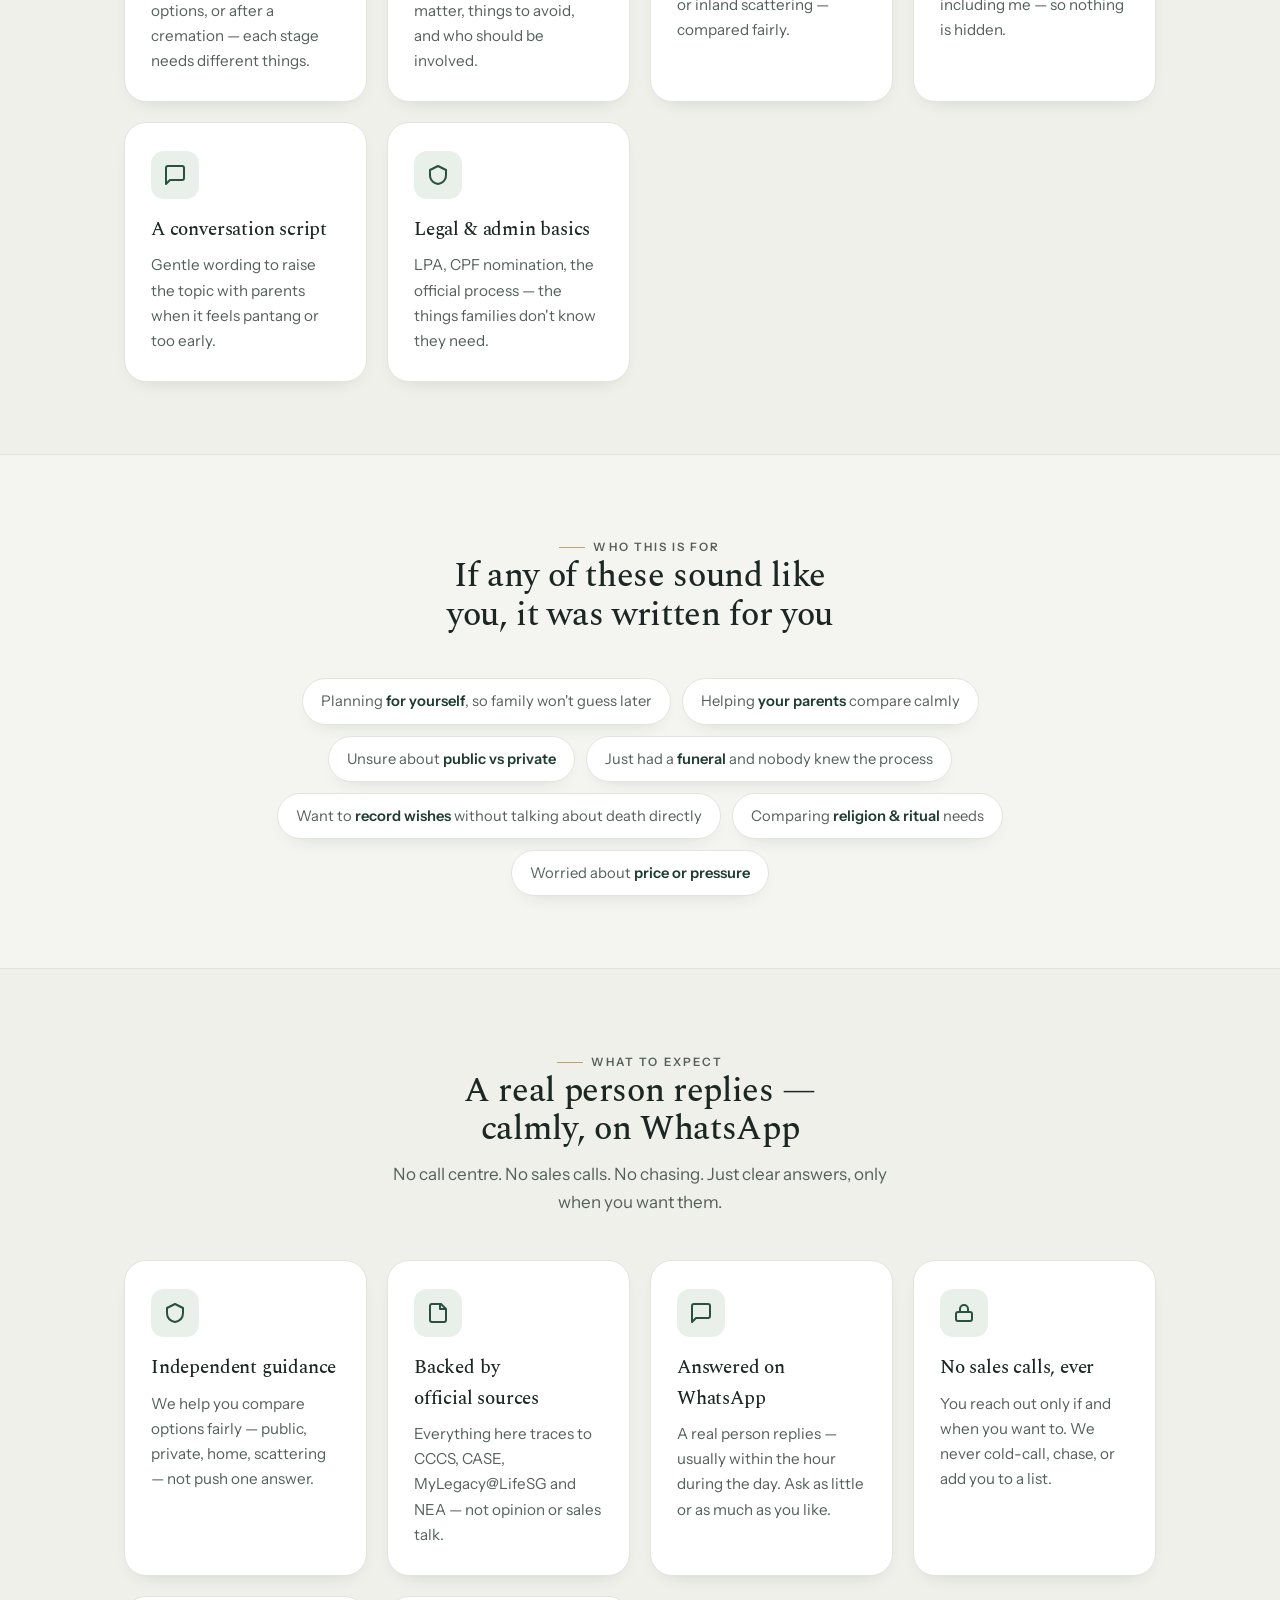
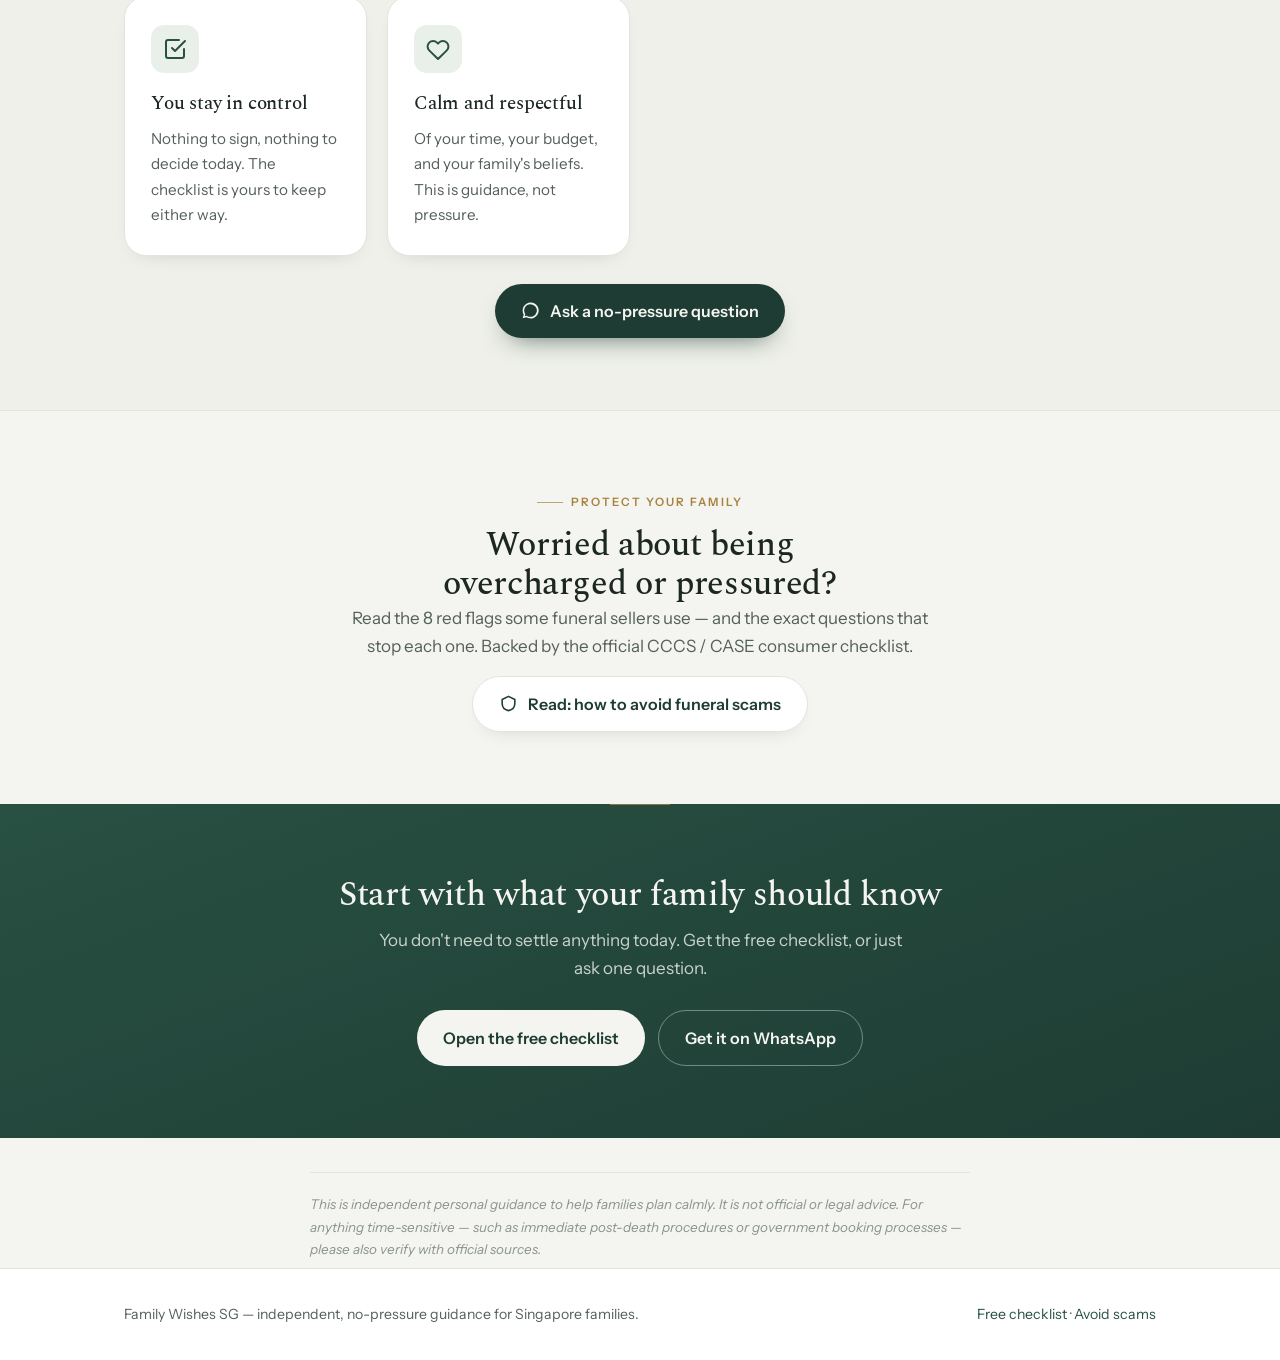
==== commit 7faa55a8: "Redesign with 'dawn garden' identity + add copy-paste AI prompt Design system (design-lead pass): - " ====
--- a/index.html
+++ b/index.html
@@ -5,6 +5,9 @@
   <meta name="viewport" content="width=device-width, initial-scale=1" />
   <title>Family Funeral & Columbarium Planning — Calm Guidance for Singapore Families</title>
   <meta name="description" content="A free family checklist for Singapore families: compare public and private columbarium options calmly, record funeral wishes, and know what to ask before paying for anything." />
+  <link rel="preconnect" href="https://fonts.googleapis.com" />
+  <link rel="preconnect" href="https://fonts.gstatic.com" crossorigin />
+  <link href="https://fonts.googleapis.com/css2?family=Spectral:ital,wght@0,400;0,500;0,600;1,400&family=Instrument+Sans:wght@400;500;600;700&display=swap" rel="stylesheet" />
   <link rel="stylesheet" href="styles.css" />
 </head>
 <body>
@@ -13,8 +16,10 @@
     <div class="wrap">
       <a class="brand" href="index.html">
         <svg class="mark" viewBox="0 0 32 32" fill="none" xmlns="http://www.w3.org/2000/svg" aria-hidden="true">
-          <circle cx="16" cy="16" r="15" fill="#e9f1ee" stroke="#2f6f5e"/>
-          <path d="M16 7c3 3 5 5.5 5 9a5 5 0 11-10 0c0-3.5 2-6 5-9z" fill="#2f6f5e"/>
+          <circle cx="16" cy="16" r="15" fill="#e9f0ea" stroke="#285043"/>
+          <path d="M16 8c2.4 2.6 3.6 4.8 3.6 7.2a3.6 3.6 0 11-7.2 0c0-2.4 1.2-4.6 3.6-7.2z" fill="#285043"/>
+          <path d="M11 13.2c.7 2.2 2.4 3.7 4.9 4.4-1.9.8-3.9.4-5-.8-1.1-1.1-1.1-2.5.1-3.6z" fill="#8fb4a4"/>
+          <path d="M21 13.2c-.7 2.2-2.4 3.7-4.9 4.4 1.9.8 3.9.4 5-.8 1.1-1.1 1.1-2.5-.1-3.6z" fill="#8fb4a4"/>
         </svg>
         <span>Family Wishes SG<small>Calm, independent planning guidance</small></span>
       </a>
@@ -52,11 +57,20 @@
       </div>
       <div class="hero-art" aria-hidden="true">
         <svg viewBox="0 0 300 300" fill="none" xmlns="http://www.w3.org/2000/svg">
-          <circle cx="150" cy="150" r="130" fill="#e9f1ee"/>
-          <path d="M150 60c26 26 44 48 44 80a44 44 0 11-88 0c0-32 18-54 44-80z" fill="#2f6f5e" opacity=".92"/>
-          <path d="M150 96c14 15 24 27 24 45a24 24 0 11-48 0c0-18 10-30 24-45z" fill="#7fb8a6"/>
-          <circle cx="150" cy="150" r="9" fill="#f6efe1"/>
-          <path d="M92 220c30-14 88-14 116 0" stroke="#b98a3c" stroke-width="4" stroke-linecap="round"/>
+          <circle cx="150" cy="150" r="124" fill="#e9f0ea"/>
+          <circle cx="150" cy="150" r="124" stroke="#dbe7e0"/>
+          <circle cx="150" cy="146" r="72" fill="#f3ecdb" opacity=".5"/>
+          <g opacity=".14">
+            <path d="M150 224c11-28 11-54 0-74-11 20-11 46 0 74Z" fill="#285043"/>
+            <path d="M150 150c18 18 28 42 30 58-18-8-30-32-30-58Z" fill="#285043"/>
+            <path d="M150 150c-18 18-28 42-30 58 18-8 30-32 30-58Z" fill="#285043"/>
+          </g>
+          <path d="M64 150h172" stroke="#a9833e" stroke-width="1.5" stroke-linecap="round" opacity=".8"/>
+          <path d="M150 150c-24-8-46-20-58-32 20 0 46 14 58 32Z" fill="#dbe7e0" stroke="#285043" stroke-width="2" stroke-linejoin="round"/>
+          <path d="M150 150c24-8 46-20 58-32-20 0-46 14-58 32Z" fill="#dbe7e0" stroke="#285043" stroke-width="2" stroke-linejoin="round"/>
+          <path d="M150 150c-18-18-28-42-30-58 18 8 30 32 30 58Z" fill="#c4dbd0" stroke="#285043" stroke-width="2" stroke-linejoin="round"/>
+          <path d="M150 150c18-18 28-42 30-58-18 8-30 32-30 58Z" fill="#c4dbd0" stroke="#285043" stroke-width="2" stroke-linejoin="round"/>
+          <path d="M150 74c11 30 11 56 0 76-11-20-11-46 0-76Z" fill="#eef4ef" stroke="#285043" stroke-width="2" stroke-linejoin="round"/>
         </svg>
       </div>
     </div>
--- a/styles.css
+++ b/styles.css
@@ -1,165 +1,276 @@
-/* Family Wishes SG — calm, independent guidance
-   EDIT: WhatsApp number lives in the wa.me links inside each HTML file. */
+/* ============================================================
+   Family Wishes SG — "Dawn in a memorial garden"
+   Deliberate single light theme. Serif dignity + humanist sans.
+   EDIT: WhatsApp number lives in the wa.me links in each HTML file.
+   ============================================================ */
 
 :root {
-  --bg: #f6f4ef;
-  --surface: #ffffff;
-  --surface-2: #fbf9f5;
-  --ink: #23201b;
-  --ink-soft: #5c574f;
-  --line: #e8e2d8;
-  --accent: #2f6f5e;        /* calm teal-green */
-  --accent-deep: #235345;
-  --accent-soft: #e9f1ee;
-  --gold: #b98a3c;          /* warm secondary accent */
-  --gold-soft: #f6efe1;
-  --wa: #25d366;
-  --warn: #b4552d;
-  --warn-soft: #f8ede7;
-  --shadow: 0 6px 24px rgba(35, 32, 27, .07);
-  --shadow-sm: 0 2px 10px rgba(35, 32, 27, .06);
-  --radius: 18px;
-  --maxw: 1060px;
+  /* ---- palette: jade garden, rice paper, brass incense ---- */
+  --paper:       #f4f5f0;   /* cool off-white ground */
+  --paper-sink:  #eef0e9;   /* recessed band */
+  --surface:     #ffffff;
+  --surface-2:   #fbfcf9;
+  --ink:         #1c2723;   /* pine-ink (chosen near-black) */
+  --ink-soft:    #55605a;
+  --ink-faint:   #8a938c;
+  --line:        #e2e5dd;
+  --line-soft:   #edefe8;
+
+  --pine:        #285043;   /* primary green */
+  --pine-deep:   #1e3c33;
+  --pine-hover:  #20463a;
+  --celadon:     #8fb4a4;
+  --celadon-mid: #dbe7e0;
+  --celadon-soft:#e9f0ea;
+
+  --brass:       #a9833e;   /* restrained gold — eyebrows + hairlines only */
+  --brass-soft:  #efe6d3;
+
+  --warn:        #9c5a34;   /* muted clay, for scam-guide severity only */
+  --warn-soft:   #f4ebe3;
+
+  /* ---- type ---- */
+  --serif: "Spectral", Georgia, "Times New Roman", serif;
+  --sans:  "Instrument Sans", -apple-system, BlinkMacSystemFont, "Segoe UI", Roboto, sans-serif;
+
+  --shadow:    0 18px 44px -22px rgba(28, 39, 35, .38);
+  --shadow-sm: 0 8px 22px -16px rgba(28, 39, 35, .3);
+
+  --radius: 14px;
+  --radius-lg: 22px;
+  --maxw: 1080px;
   --readw: 660px;
 }
 
 * { box-sizing: border-box; }
-html { scroll-behavior: smooth; }
+html { scroll-behavior: smooth; -webkit-text-size-adjust: 100%; }
+
 body {
   margin: 0;
-  background: var(--bg);
+  background: var(--paper);
   color: var(--ink);
-  font-family: -apple-system, BlinkMacSystemFont, "Segoe UI", Roboto, Helvetica, Arial, sans-serif;
-  line-height: 1.6;
-  font-size: 17px;
+  font-family: var(--sans);
+  font-size: 1.0625rem;
+  line-height: 1.65;
   -webkit-font-smoothing: antialiased;
-}
-.wrap { max-width: var(--maxw); margin: 0 auto; padding: 0 22px; }
+  text-rendering: optimizeLegibility;
+}
+
+.wrap { max-width: var(--maxw); margin: 0 auto; padding: 0 24px; }
 .narrow { max-width: var(--readw); }
-img { max-width: 100%; }
-
-/* ---------- Header ---------- */
-.site-head { position: sticky; top: 0; z-index: 20; background: rgba(246,244,239,.92); backdrop-filter: blur(8px); border-bottom: 1px solid var(--line); }
-.site-head .wrap { display: flex; align-items: center; justify-content: space-between; padding: 14px 22px; gap: 12px; }
-.brand { display: flex; align-items: center; gap: 10px; font-weight: 700; font-size: 1.02rem; color: var(--accent-deep); text-decoration: none; }
-.brand .mark { width: 30px; height: 30px; flex: none; }
-.brand small { display: block; font-weight: 400; font-size: .7rem; color: var(--ink-soft); }
-.nav a { color: var(--ink-soft); text-decoration: none; font-size: .92rem; margin-left: 20px; }
-.nav a:hover { color: var(--accent); }
-.nav .nav-cta { display: none; }
-@media (max-width: 640px) {
-  .nav a { margin-left: 14px; font-size: .86rem; }
+img { max-width: 100%; display: block; }
+
+h1, h2, h3 { font-family: var(--serif); font-weight: 500; letter-spacing: -0.01em; text-wrap: balance; margin: 0; }
+p { margin: 0 0 1rem; }
+a { color: var(--pine); }
+.muted { color: var(--ink-soft); }
+
+/* eyebrow + brass hairline motif (the "dawn horizon line") */
+.eyebrow {
+  font-family: var(--sans);
+  text-transform: uppercase;
+  letter-spacing: 0.18em;
+  font-size: 0.72rem;
+  font-weight: 600;
+  color: var(--brass);
+  margin: 0 0 0.9rem;
+  display: inline-flex;
+  align-items: center;
+  gap: 0.7em;
+}
+.eyebrow::before {
+  content: "";
+  width: 26px; height: 1px;
+  background: var(--brass);
+  opacity: 0.7;
+}
+
+/* ---------------- Header ---------------- */
+.site-head {
+  position: sticky; top: 0; z-index: 30;
+  background: color-mix(in srgb, var(--paper) 88%, transparent);
+  backdrop-filter: blur(10px);
+  border-bottom: 1px solid var(--line);
+}
+.site-head .wrap { display: flex; align-items: center; justify-content: space-between; padding: 15px 24px; gap: 14px; }
+.brand { display: flex; align-items: center; gap: 11px; text-decoration: none; color: var(--pine-deep); }
+.brand .mark { width: 34px; height: 34px; flex: none; }
+.brand > span { font-family: var(--serif); font-weight: 600; font-size: 1.12rem; line-height: 1.1; letter-spacing: -0.01em; }
+.brand small { display: block; font-family: var(--sans); font-weight: 400; font-size: 0.68rem; letter-spacing: 0.02em; color: var(--ink-soft); margin-top: 2px; }
+.nav { display: flex; align-items: center; }
+.nav a { color: var(--ink-soft); text-decoration: none; font-size: 0.92rem; font-weight: 500; margin-left: 22px; transition: color .18s ease; }
+.nav a:hover { color: var(--pine); }
+@media (max-width: 620px) {
   .brand small { display: none; }
-}
-
-/* ---------- Hero ---------- */
-.hero { background: linear-gradient(160deg, #eef4f1 0%, #f6f4ef 60%); border-bottom: 1px solid var(--line); }
-.hero .wrap { display: grid; grid-template-columns: 1.15fr .85fr; gap: 40px; align-items: center; padding: 58px 22px; }
-.hero-badge { display: inline-flex; align-items: center; gap: 7px; background: var(--surface); border: 1px solid var(--line); color: var(--accent-deep); font-size: .8rem; font-weight: 600; padding: 6px 13px; border-radius: 999px; margin-bottom: 18px; box-shadow: var(--shadow-sm); }
-.hero h1 { font-size: clamp(1.8rem, 4.2vw, 2.5rem); line-height: 1.18; letter-spacing: -.5px; margin: 0 0 16px; }
-.hero .sub { font-size: 1.12rem; color: var(--ink-soft); margin: 0 0 26px; max-width: 30ch; }
-.hero-art { display: flex; justify-content: center; }
-.hero-art svg { width: 100%; max-width: 340px; height: auto; filter: drop-shadow(0 10px 26px rgba(47,111,94,.18)); }
-.trust-line { margin-top: 18px; font-size: .86rem; color: var(--ink-soft); display: flex; align-items: center; gap: 8px; }
-@media (max-width: 780px) {
-  .hero .wrap { grid-template-columns: 1fr; gap: 26px; padding: 40px 22px; text-align: center; }
+  .nav a { margin-left: 16px; font-size: 0.86rem; }
+}
+
+/* ---------------- Hero ---------------- */
+.hero { background: linear-gradient(178deg, #eef2ec 0%, var(--paper) 72%); border-bottom: 1px solid var(--line); overflow: hidden; }
+.hero .wrap { display: grid; grid-template-columns: 1.12fr 0.88fr; gap: 48px; align-items: center; padding: 76px 24px 84px; }
+.hero-copy { animation: rise .9s cubic-bezier(.2,.7,.2,1) both; }
+.hero-badge {
+  display: inline-flex; align-items: center; gap: 8px;
+  background: var(--surface); border: 1px solid var(--line);
+  color: var(--pine-deep); font-size: 0.8rem; font-weight: 500;
+  padding: 7px 14px; border-radius: 999px; margin-bottom: 22px; box-shadow: var(--shadow-sm);
+}
+.hero h1 { font-size: clamp(2.1rem, 5vw, 3.15rem); line-height: 1.08; margin-bottom: 20px; }
+.hero .sub { font-size: 1.16rem; color: var(--ink-soft); margin-bottom: 30px; max-width: 32ch; }
+.hero-art { display: flex; justify-content: center; animation: rise 1.1s .1s cubic-bezier(.2,.7,.2,1) both; }
+.hero-art svg { width: 100%; max-width: 330px; height: auto; }
+.trust-line { margin-top: 20px; font-size: 0.88rem; color: var(--ink-soft); display: flex; align-items: center; gap: 9px; }
+.trust-line svg { color: var(--pine); flex: none; }
+
+@media (max-width: 800px) {
+  .hero .wrap { grid-template-columns: 1fr; gap: 30px; padding: 46px 24px 54px; text-align: center; }
   .hero .sub { margin-left: auto; margin-right: auto; }
   .hero-art { order: -1; }
-  .hero-art svg { max-width: 220px; }
-  .trust-line { justify-content: center; }
-  .btn-row { justify-content: center; }
-}
-
-/* ---------- Buttons ---------- */
-.btn { display: inline-flex; align-items: center; gap: 9px; text-decoration: none; font-weight: 600; padding: 14px 24px; border-radius: 999px; font-size: 1rem; transition: transform .06s ease, box-shadow .2s ease; }
+  .hero-art svg { max-width: 200px; }
+  .trust-line, .btn-row { justify-content: center; }
+}
+
+/* ---------------- Buttons ---------------- */
+.btn {
+  display: inline-flex; align-items: center; gap: 10px;
+  font-family: var(--sans); font-weight: 600; font-size: 1rem; text-decoration: none;
+  padding: 14px 26px; border-radius: 999px; cursor: pointer;
+  transition: transform .08s ease, box-shadow .22s ease, background .18s ease;
+}
+.btn svg { width: 19px; height: 19px; }
 .btn:active { transform: translateY(1px); }
-.btn svg { width: 19px; height: 19px; }
-.btn-wa { background: var(--wa); color: #08351a; box-shadow: 0 6px 18px rgba(37,211,102,.34); }
-.btn-primary { background: var(--accent); color: #fff; box-shadow: 0 6px 18px rgba(47,111,94,.28); }
-.btn-ghost { background: var(--surface); color: var(--accent-deep); border: 1px solid var(--line); }
-.btn-row { display: flex; flex-wrap: wrap; gap: 12px; margin: 22px 0 0; }
-
-/* ---------- Sections ---------- */
-section { padding: 52px 0; }
-section.alt { background: var(--surface-2); border-top: 1px solid var(--line); border-bottom: 1px solid var(--line); }
-.sec-head { text-align: center; max-width: 40ch; margin: 0 auto 34px; }
-.eyebrow { text-transform: uppercase; letter-spacing: 1.5px; font-size: .74rem; font-weight: 700; color: var(--gold); margin: 0 0 8px; }
-h2 { font-size: clamp(1.4rem, 3vw, 1.85rem); letter-spacing: -.3px; margin: 0 0 12px; }
-.sec-head p { color: var(--ink-soft); margin: 0; }
-p { margin: 0 0 16px; }
-.muted { color: var(--ink-soft); }
-
-/* ---------- Feature grid ---------- */
-.grid { display: grid; grid-template-columns: repeat(auto-fit, minmax(230px, 1fr)); gap: 18px; }
-.feature { background: var(--surface); border: 1px solid var(--line); border-radius: var(--radius); padding: 24px 22px; box-shadow: var(--shadow-sm); }
-.feature .ico { width: 46px; height: 46px; border-radius: 12px; background: var(--accent-soft); display: flex; align-items: center; justify-content: center; margin-bottom: 14px; }
-.feature .ico svg { width: 24px; height: 24px; color: var(--accent); }
-.feature h3 { font-size: 1.05rem; margin: 0 0 6px; }
-.feature p { font-size: .94rem; color: var(--ink-soft); margin: 0; }
-
-/* ---------- Steps ---------- */
-.steps { display: grid; grid-template-columns: repeat(auto-fit, minmax(200px, 1fr)); gap: 20px; counter-reset: step; }
-.step { text-align: center; padding: 0 8px; }
-.step .num { counter-increment: step; width: 54px; height: 54px; margin: 0 auto 14px; border-radius: 50%; background: var(--accent); color: #fff; font-weight: 700; font-size: 1.25rem; display: flex; align-items: center; justify-content: center; box-shadow: var(--shadow-sm); }
+.btn-primary { background: var(--pine); color: #f4f5f0; box-shadow: 0 12px 26px -14px rgba(40,80,67,.75); }
+.btn-primary:hover { background: var(--pine-hover); }
+.btn-wa { background: var(--pine-deep); color: #f4f5f0; box-shadow: 0 12px 26px -14px rgba(30,60,51,.8); }
+.btn-wa:hover { background: #17342b; }
+.btn-ghost { background: var(--surface); color: var(--pine-deep); border: 1px solid var(--line); box-shadow: var(--shadow-sm); }
+.btn-ghost:hover { border-color: var(--celadon); }
+.btn-row { display: flex; flex-wrap: wrap; gap: 13px; margin-top: 4px; }
+
+/* ---------------- Sections ---------------- */
+section { padding: 72px 0; }
+section.alt { background: var(--paper-sink); border-top: 1px solid var(--line); border-bottom: 1px solid var(--line); }
+.sec-head { text-align: center; max-width: 46ch; margin: 0 auto 44px; }
+.sec-head .eyebrow { justify-content: center; }
+h2 { font-size: clamp(1.55rem, 3.4vw, 2.1rem); line-height: 1.15; }
+.sec-head p { color: var(--ink-soft); margin: 0.7rem 0 0; }
+
+/* ---------------- Feature grid ---------------- */
+.grid { display: grid; grid-template-columns: repeat(auto-fit, minmax(240px, 1fr)); gap: 20px; }
+.feature {
+  background: var(--surface); border: 1px solid var(--line); border-radius: var(--radius-lg);
+  padding: 28px 26px; box-shadow: var(--shadow-sm);
+  transition: transform .2s ease, box-shadow .2s ease;
+}
+.feature:hover { transform: translateY(-3px); box-shadow: var(--shadow); }
+.feature .ico { width: 48px; height: 48px; border-radius: 13px; background: var(--celadon-soft); display: flex; align-items: center; justify-content: center; margin-bottom: 16px; }
+.feature .ico svg { width: 24px; height: 24px; color: var(--pine); }
+.feature h3 { font-size: 1.16rem; margin-bottom: 7px; }
+.feature p { font-size: 0.95rem; color: var(--ink-soft); margin: 0; }
+
+/* ---------------- Steps (a real sequence → numbers earn their place) ---------------- */
+.steps { display: grid; grid-template-columns: repeat(auto-fit, minmax(210px, 1fr)); gap: 26px; counter-reset: step; position: relative; }
+.step { text-align: center; padding: 0 10px; }
+.step .num {
+  counter-increment: step; width: 58px; height: 58px; margin: 0 auto 18px;
+  border-radius: 50%; background: var(--surface); border: 1px solid var(--celadon-mid);
+  color: var(--pine); font-family: var(--serif); font-weight: 600; font-size: 1.4rem;
+  display: flex; align-items: center; justify-content: center; box-shadow: var(--shadow-sm);
+}
 .step .num::before { content: counter(step); }
-.step h3 { font-size: 1.02rem; margin: 0 0 6px; }
-.step p { font-size: .92rem; color: var(--ink-soft); margin: 0; }
-
-/* ---------- Who-is-this-for chips ---------- */
-.chips { display: flex; flex-wrap: wrap; gap: 10px; justify-content: center; max-width: 760px; margin: 0 auto; }
-.chip { background: var(--surface); border: 1px solid var(--line); border-radius: 999px; padding: 9px 16px; font-size: .9rem; color: var(--ink-soft); box-shadow: var(--shadow-sm); }
-.chip b { color: var(--accent-deep); font-weight: 600; }
-
-/* ---------- Person / trust ---------- */
-.person { display: grid; grid-template-columns: 150px 1fr; gap: 26px; align-items: center; background: var(--surface); border: 1px solid var(--line); border-radius: var(--radius); padding: 28px; box-shadow: var(--shadow); max-width: 780px; margin: 0 auto; }
-.avatar { width: 150px; height: 150px; border-radius: 50%; background: var(--gold-soft); border: 3px solid var(--surface); box-shadow: var(--shadow-sm); display: flex; align-items: center; justify-content: center; overflow: hidden; }
-.avatar svg { width: 74px; height: 74px; color: var(--gold); }
-.person h3 { margin: 0 0 4px; font-size: 1.2rem; }
-.person .role { color: var(--gold); font-weight: 600; font-size: .9rem; margin: 0 0 12px; }
-.person p { font-size: .96rem; color: var(--ink-soft); margin: 0 0 14px; }
-@media (max-width: 620px) { .person { grid-template-columns: 1fr; text-align: center; justify-items: center; padding: 26px 20px; } }
-
-/* ---------- Red flags (guide) ---------- */
-ul.flags { list-style: none; padding: 0; margin: 0; display: grid; grid-template-columns: repeat(auto-fit, minmax(280px,1fr)); gap: 14px; }
-ul.flags li { background: var(--surface); border: 1px solid var(--line); border-left: 4px solid var(--warn); border-radius: 12px; padding: 16px 18px; box-shadow: var(--shadow-sm); font-size: .95rem; }
+.step h3 { font-size: 1.14rem; margin-bottom: 7px; }
+.step p { font-size: 0.94rem; color: var(--ink-soft); margin: 0; }
+
+/* ---------------- Chips ---------------- */
+.chips { display: flex; flex-wrap: wrap; gap: 11px; justify-content: center; max-width: 780px; margin: 0 auto; }
+.chip { background: var(--surface); border: 1px solid var(--line); border-radius: 999px; padding: 10px 18px; font-size: 0.92rem; color: var(--ink-soft); box-shadow: var(--shadow-sm); }
+.chip b { color: var(--pine-deep); font-weight: 600; }
+
+/* ---------------- Red flags (scam guide — clay severity rail is meaningful here) ---------------- */
+ul.flags { list-style: none; padding: 0; margin: 0; display: grid; grid-template-columns: repeat(auto-fit, minmax(290px,1fr)); gap: 16px; }
+ul.flags li { background: var(--surface); border: 1px solid var(--line); border-left: 3px solid var(--warn); border-radius: 12px; padding: 18px 20px; box-shadow: var(--shadow-sm); font-size: 0.95rem; }
 ul.flags li strong { color: var(--warn); }
-ul.flags li em { color: var(--accent-deep); font-style: normal; font-weight: 600; }
-
-/* ---------- Generic content cards / checklist ---------- */
-.card { background: var(--surface); border: 1px solid var(--line); border-radius: var(--radius); padding: 22px; margin: 18px auto; box-shadow: var(--shadow-sm); }
+ul.flags li em { color: var(--pine-deep); font-style: normal; font-weight: 600; }
+
+/* ---------------- Content cards / checklist ---------------- */
+.card { background: var(--surface); border: 1px solid var(--line); border-radius: var(--radius-lg); padding: 26px; margin: 20px auto; box-shadow: var(--shadow-sm); }
 ul.check { list-style: none; padding: 0; margin: 0; }
-ul.check li { position: relative; padding: 8px 0 8px 30px; border-bottom: 1px dashed var(--line); font-size: .96rem; }
+ul.check li { position: relative; padding: 9px 0 9px 32px; border-bottom: 1px solid var(--line-soft); font-size: 0.96rem; }
 ul.check li:last-child { border-bottom: 0; }
-ul.check li::before { content: "✓"; position: absolute; left: 4px; top: 8px; color: var(--accent); font-weight: 700; }
-.field { display:block; background: var(--surface-2); border:1px solid var(--line); border-radius:8px; padding:10px 12px; margin:6px 0; color: var(--ink-soft); font-size:.9rem; }
-blockquote { margin: 14px 0; padding: 12px 18px; border-left: 3px solid var(--accent); background: var(--accent-soft); border-radius: 0 10px 10px 0; color: var(--ink-soft); font-style: italic; }
-
-/* ---------- CTA band ---------- */
-.cta-band { background: linear-gradient(160deg, var(--accent) 0%, var(--accent-deep) 100%); color: #fff; text-align: center; border-radius: 0; }
-.cta-band h2 { color: #fff; }
-.cta-band p { color: rgba(255,255,255,.9); max-width: 46ch; margin: 0 auto 8px; }
-.cta-band .btn-row { justify-content: center; }
-.cta-band .btn-primary { background: #fff; color: var(--accent-deep); }
-
-/* ---------- Page hero (interior pages) ---------- */
-.page-hero { background: linear-gradient(160deg, #eef4f1 0%, #f6f4ef 70%); border-bottom: 1px solid var(--line); padding: 46px 0; text-align: center; }
+ul.check li::before {
+  content: ""; position: absolute; left: 2px; top: 15px; width: 15px; height: 8px;
+  border-left: 2px solid var(--celadon); border-bottom: 2px solid var(--celadon);
+  transform: rotate(-45deg);
+}
+.field { display:block; background: var(--surface-2); border:1px solid var(--line); border-radius:9px; padding:11px 13px; margin:7px 0; color: var(--ink-soft); font-size:0.9rem; }
+blockquote { margin: 16px 0; padding: 14px 20px; border-left: 2px solid var(--brass); background: var(--celadon-soft); border-radius: 0 12px 12px 0; color: var(--ink); font-family: var(--serif); font-style: italic; font-size: 1.05rem; }
+
+/* ---------------- CTA band ---------------- */
+.cta-band { background: linear-gradient(160deg, var(--pine) 0%, var(--pine-deep) 100%); color: #eef2ec; text-align: center; position: relative; }
+.cta-band::before { content: ""; position: absolute; top: 0; left: 50%; transform: translateX(-50%); width: 60px; height: 1px; background: var(--brass); opacity: .8; }
+.cta-band .eyebrow { color: #cbb381; justify-content: center; }
+.cta-band .eyebrow::before { background: #cbb381; }
+.cta-band h2 { color: #f4f5f0; }
+.cta-band p { color: rgba(238,242,236,.82); max-width: 48ch; margin: 0.7rem auto 0; }
+.cta-band .btn-row { justify-content: center; margin-top: 28px; }
+.cta-band .btn-primary { background: #f4f5f0; color: var(--pine-deep); box-shadow: none; }
+.cta-band .btn-primary:hover { background: #fff; }
+.cta-band .btn-wa { background: transparent; color: #f4f5f0; border: 1px solid rgba(244,245,240,.4); box-shadow: none; }
+.cta-band .btn-wa:hover { background: rgba(244,245,240,.08); }
+
+/* ---------------- Interior page hero ---------------- */
+.page-hero { background: linear-gradient(178deg, #eef2ec 0%, var(--paper) 78%); border-bottom: 1px solid var(--line); padding: 62px 0 56px; text-align: center; }
 .page-hero .wrap { max-width: var(--readw); }
-.page-hero h1 { font-size: clamp(1.6rem, 3.6vw, 2.15rem); letter-spacing: -.4px; margin: 0 0 12px; }
-.page-hero .sub { color: var(--ink-soft); font-size: 1.06rem; margin: 0; }
-.content section { padding: 30px 0; }
-.content h2 { text-align: left; }
-
-.disclaimer { font-size: .84rem; color: var(--ink-soft); border-top: 1px solid var(--line); padding-top: 18px; margin: 30px auto 0; max-width: var(--readw); }
-
-/* ---------- Footer ---------- */
-footer.site-foot { background: var(--surface); border-top: 1px solid var(--line); margin-top: 20px; }
-footer.site-foot .wrap { padding: 30px 22px; font-size: .88rem; color: var(--ink-soft); display: flex; flex-wrap: wrap; gap: 8px 20px; align-items: center; justify-content: space-between; }
-footer.site-foot a { color: var(--accent); text-decoration: none; }
-
-/* ---------- Sticky mobile WhatsApp ---------- */
+.page-hero h1 { font-size: clamp(1.7rem, 4vw, 2.35rem); line-height: 1.14; margin-bottom: 14px; }
+.page-hero .sub { color: var(--ink-soft); font-size: 1.08rem; margin: 0; }
+.content section { padding: 34px 0; }
+.content h2 { text-align: left; margin-bottom: 14px; }
+.content h2 + p, .content p { color: var(--ink-soft); }
+.content .card p, .content .card { color: var(--ink); }
+
+.disclaimer { font-size: 0.84rem; color: var(--ink-faint); border-top: 1px solid var(--line); padding-top: 20px; margin: 34px auto 0; max-width: var(--readw); font-style: italic; }
+
+/* ---------------- Footer ---------------- */
+footer.site-foot { background: var(--surface); border-top: 1px solid var(--line); margin-top: 8px; }
+footer.site-foot .wrap { padding: 34px 24px; font-size: 0.88rem; color: var(--ink-soft); display: flex; flex-wrap: wrap; gap: 10px 24px; align-items: center; justify-content: space-between; }
+footer.site-foot a { color: var(--pine); text-decoration: none; }
+footer.site-foot a:hover { text-decoration: underline; }
+
+/* ---------------- Sticky mobile WhatsApp ---------------- */
 .sticky-wa { display: none; }
-@media (max-width: 640px) {
-  .sticky-wa { display: flex; position: fixed; left: 14px; right: 14px; bottom: 14px; z-index: 30; justify-content: center; }
-  .sticky-wa .btn { width: 100%; justify-content: center; }
-  body { padding-bottom: 80px; }
-}
+@media (max-width: 620px) {
+  .sticky-wa { display: flex; position: fixed; left: 16px; right: 16px; bottom: 16px; z-index: 40; }
+  .sticky-wa .btn { width: 100%; justify-content: center; box-shadow: var(--shadow); }
+  body { padding-bottom: 82px; }
+}
+
+/* ---------------- "Give this to your AI" prompt block ---------------- */
+.ai-prompt { max-width: var(--readw); margin: 0 auto; text-align: center; }
+.ai-prompt .eyebrow { justify-content: center; }
+.ai-prompt h2 { text-align: center; }
+.ai-prompt > p { color: var(--ink-soft); }
+.prompt-box { position: relative; text-align: left; margin: 24px 0 14px; }
+.prompt-box pre {
+  font-family: ui-monospace, "SF Mono", Menlo, Consolas, monospace;
+  font-size: 0.85rem; line-height: 1.6; color: #dfe7e1;
+  background: var(--pine-deep); border: 1px solid #163029; border-radius: var(--radius);
+  padding: 48px 22px 22px; margin: 0; white-space: pre-wrap; word-wrap: break-word;
+  max-height: 360px; overflow-y: auto; box-shadow: var(--shadow);
+}
+.copy-btn {
+  position: absolute; top: 12px; right: 12px; z-index: 2;
+  font-family: var(--sans); font-size: 0.82rem; font-weight: 600;
+  background: #f4f5f0; color: var(--pine-deep); border: 0; border-radius: 999px;
+  padding: 8px 16px; cursor: pointer; box-shadow: var(--shadow-sm); transition: background .15s ease;
+}
+.copy-btn:hover { background: #fff; }
+.copy-btn.copied { background: var(--celadon); color: var(--pine-deep); }
+.fineprint { font-size: 0.84rem; color: var(--ink-faint); font-style: italic; }
+
+/* ---------------- Focus + motion ---------------- */
+a:focus-visible, .btn:focus-visible { outline: 2px solid var(--pine); outline-offset: 3px; border-radius: 6px; }
+@keyframes rise { from { opacity: 0; transform: translateY(16px); } to { opacity: 1; transform: none; } }
+@media (prefers-reduced-motion: reduce) {
+  * { animation: none !important; scroll-behavior: auto; }
+  .feature { transition: none; }
+}
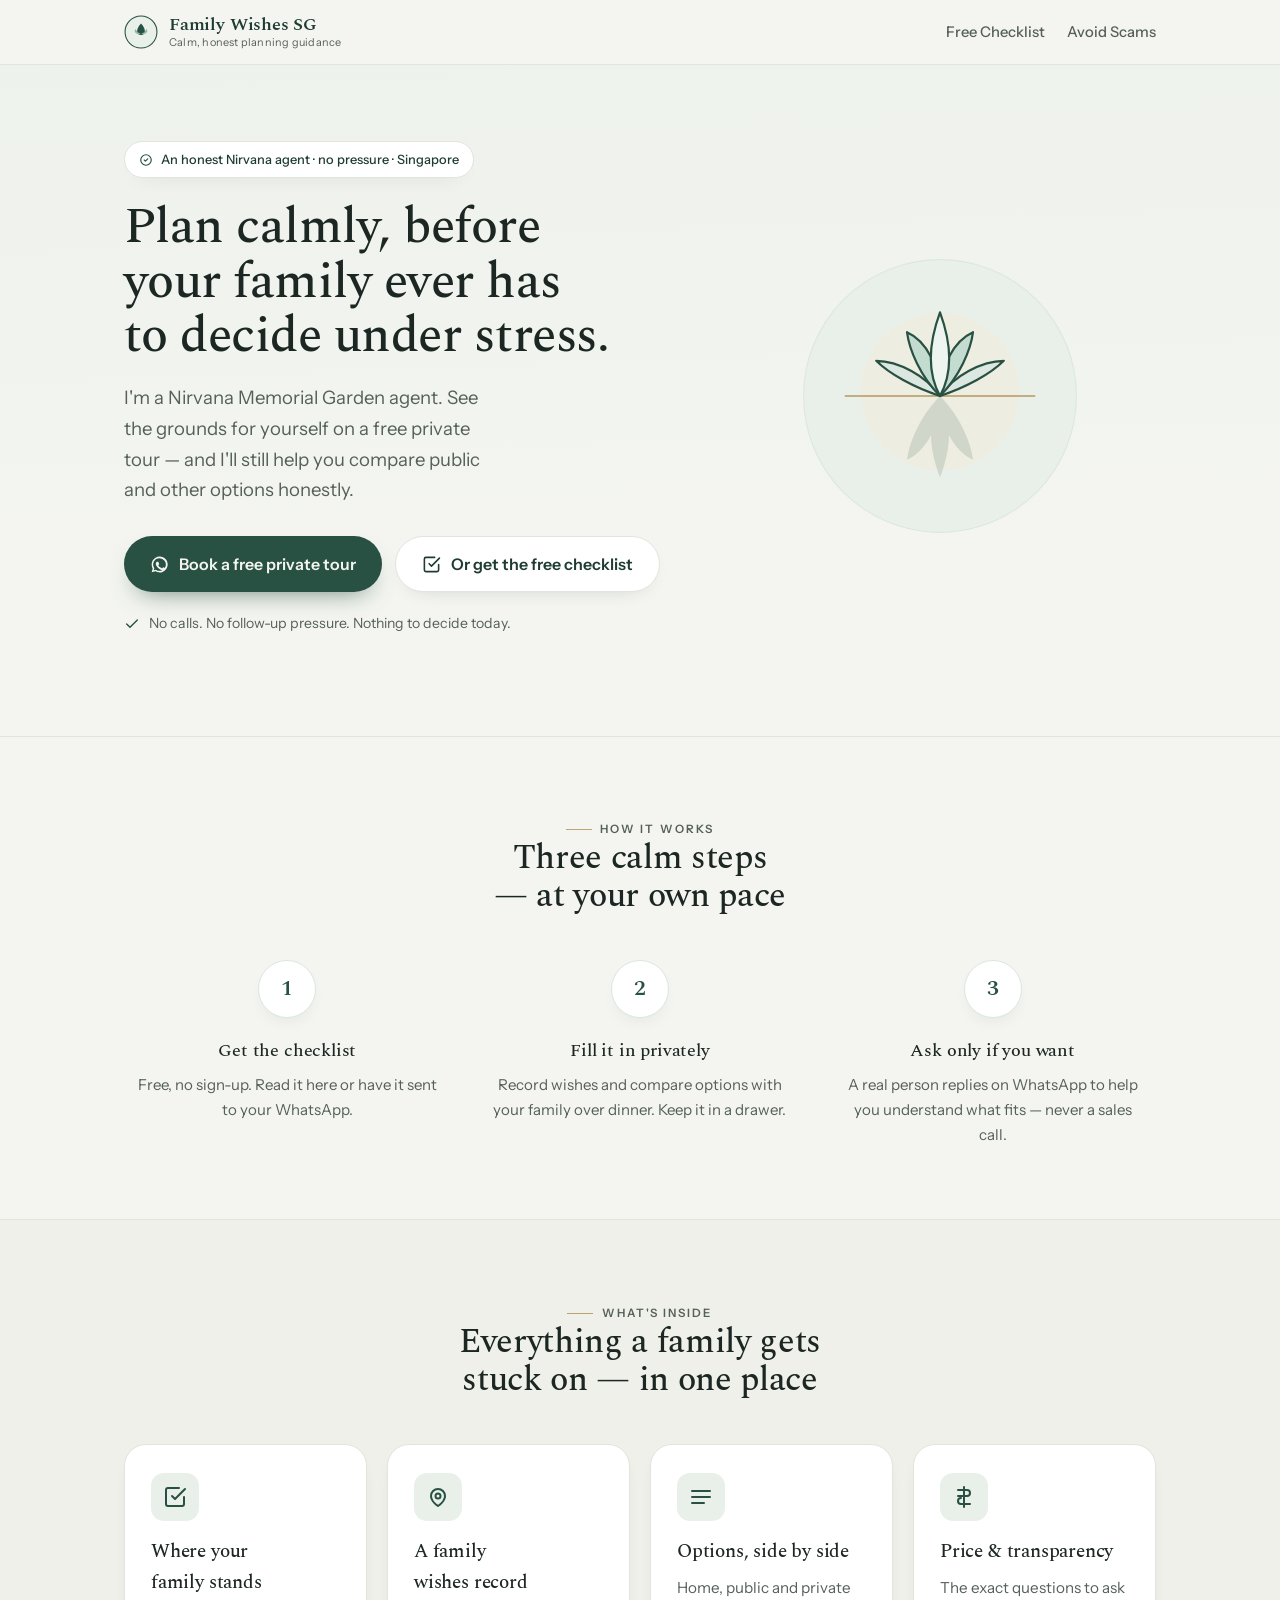
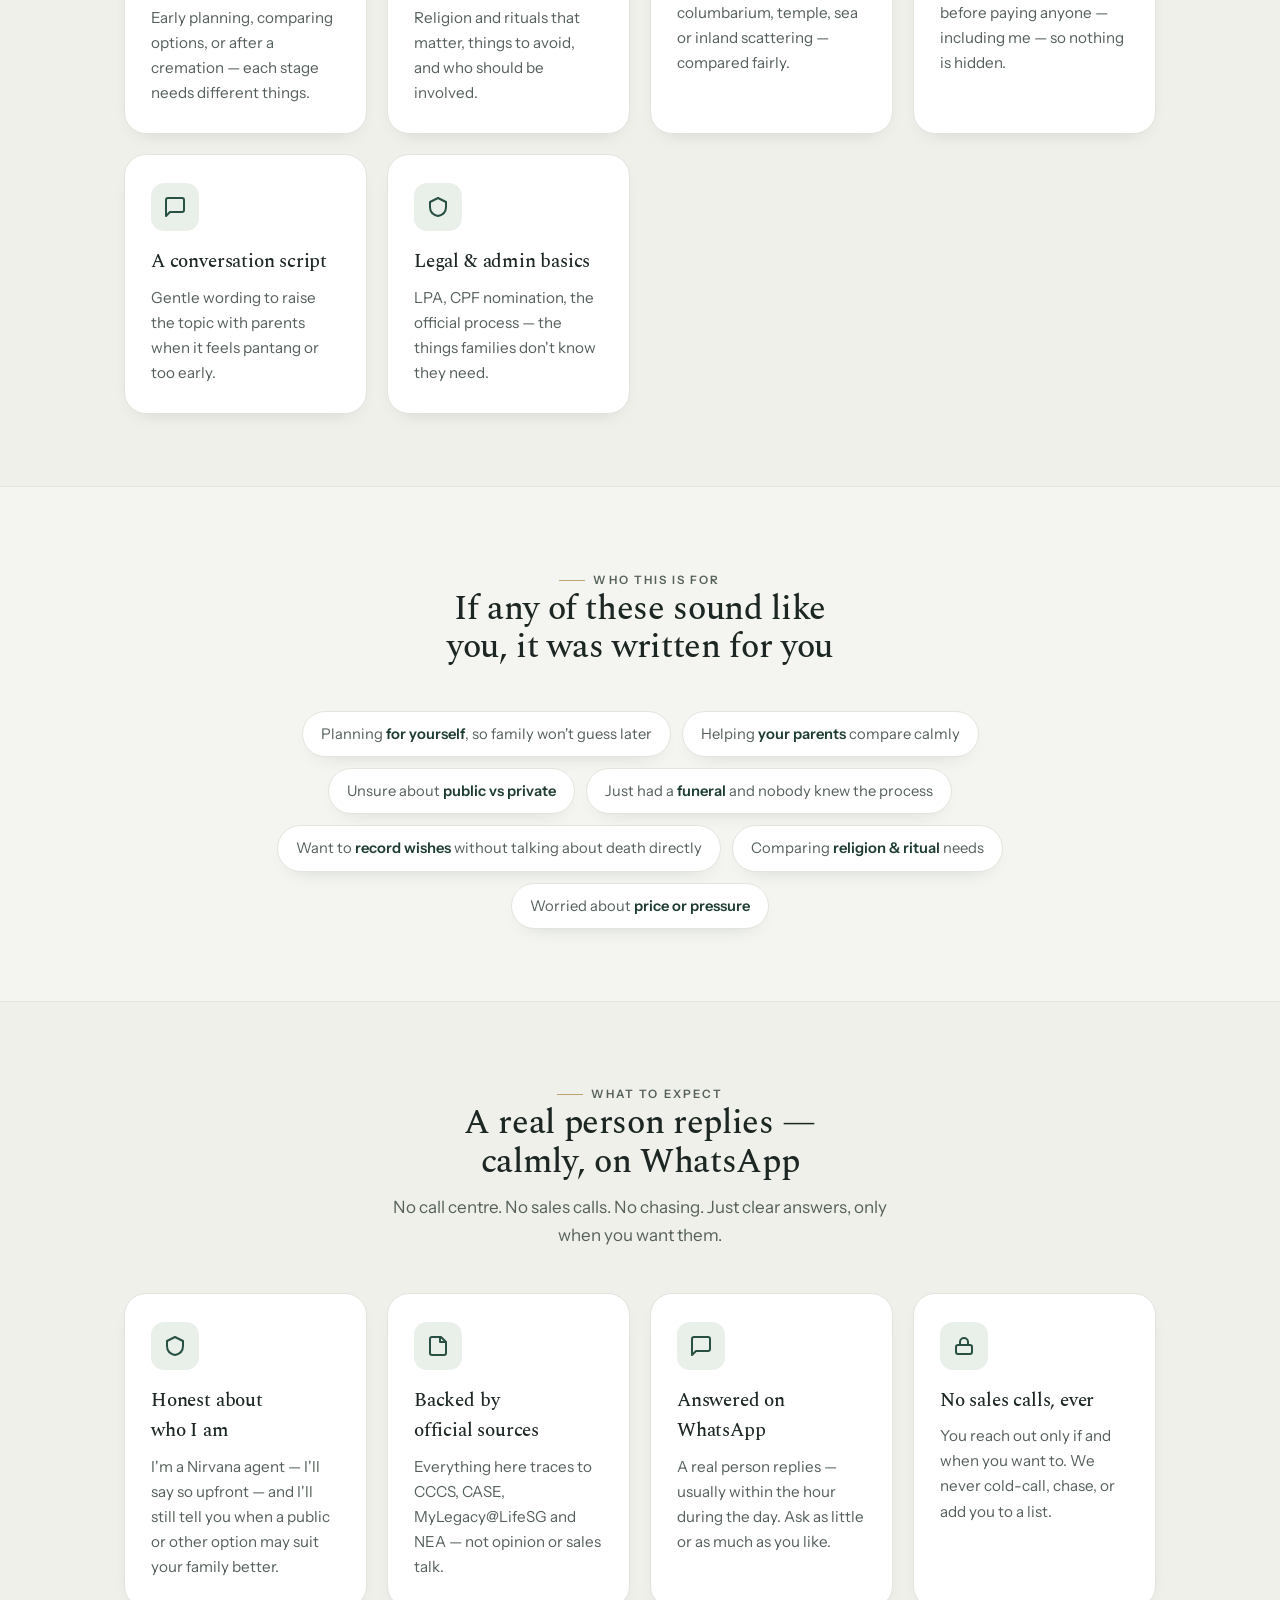
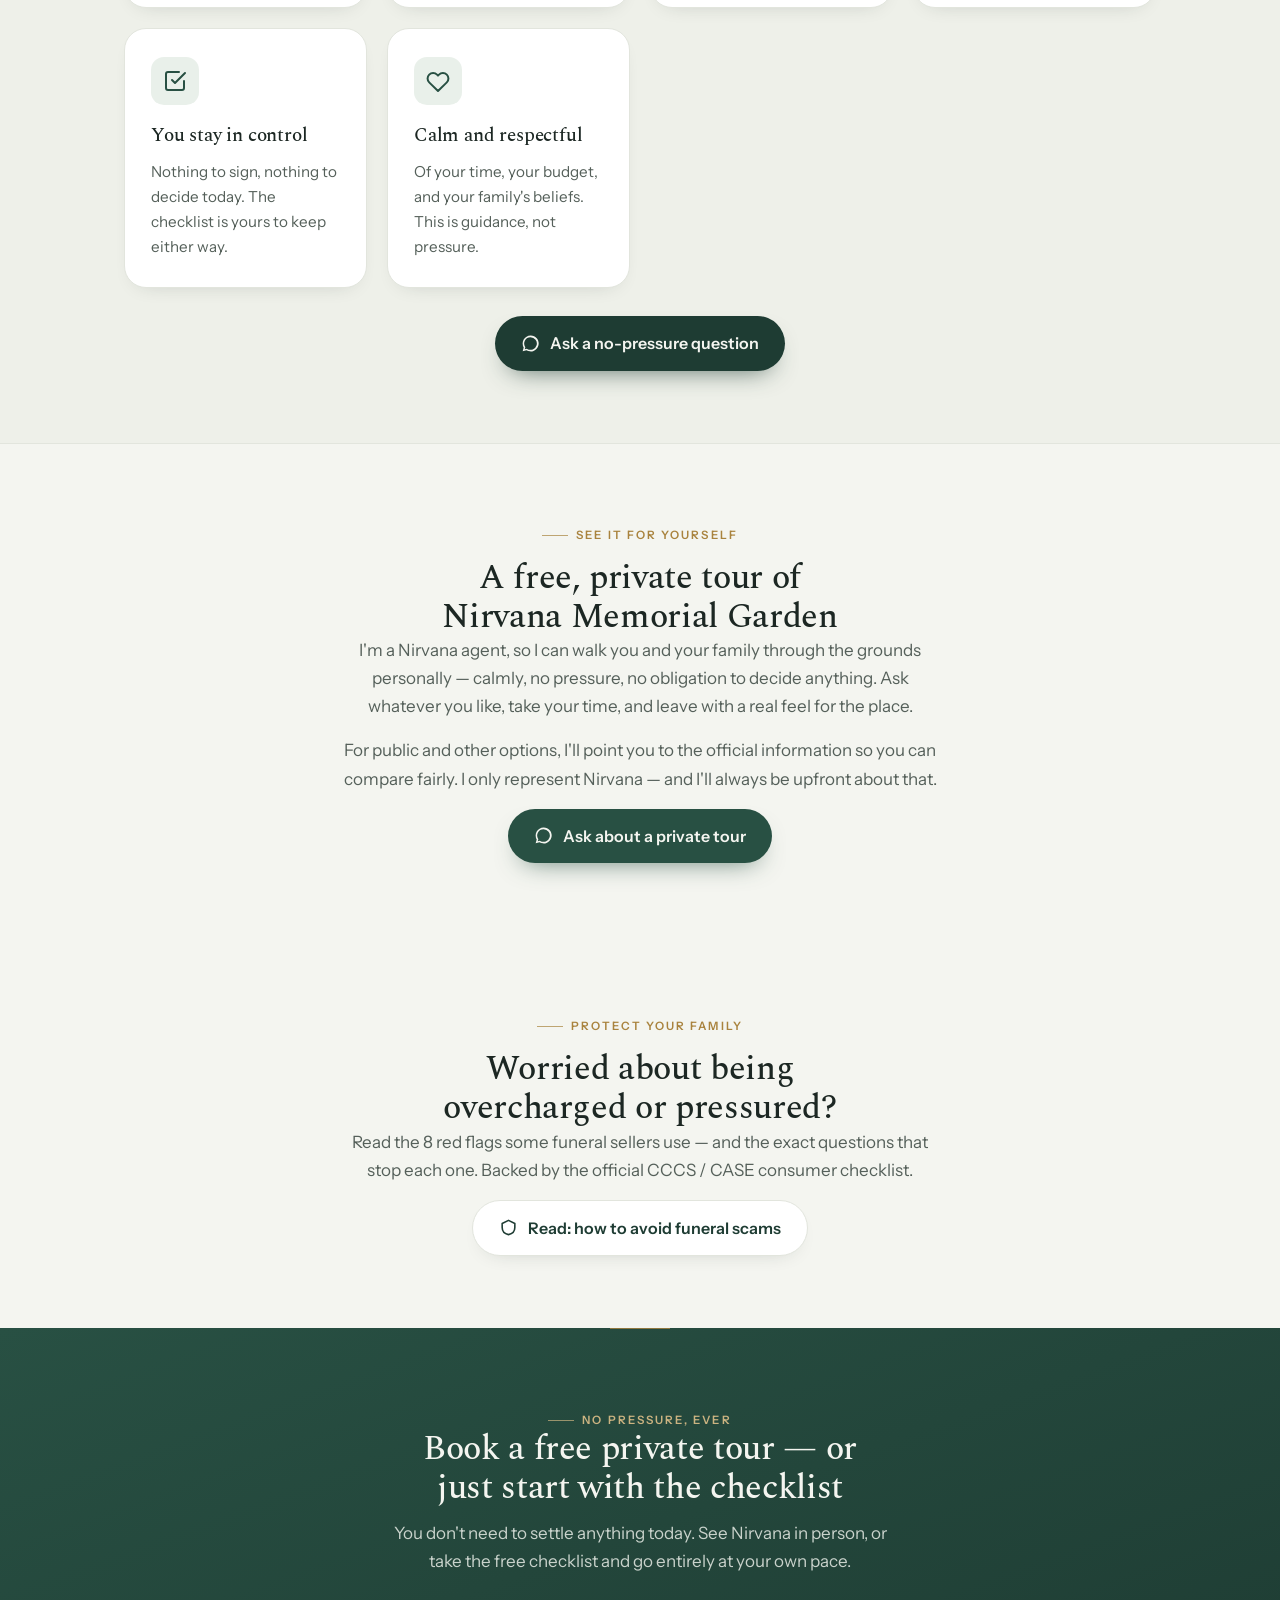
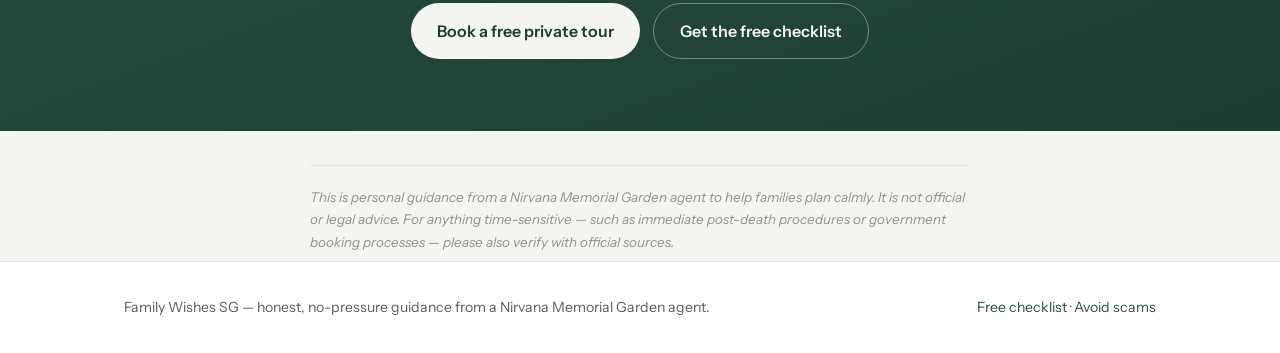
==== commit 01ee8849: "Honest Nirvana-agent positioning + free private tour as primary CTA - Disclose owner is a Nirvana Me" ====
--- a/index.html
+++ b/index.html
@@ -21,7 +21,7 @@
           <path d="M11 13.2c.7 2.2 2.4 3.7 4.9 4.4-1.9.8-3.9.4-5-.8-1.1-1.1-1.1-2.5.1-3.6z" fill="#8fb4a4"/>
           <path d="M21 13.2c-.7 2.2-2.4 3.7-4.9 4.4 1.9.8 3.9.4 5-.8 1.1-1.1 1.1-2.5-.1-3.6z" fill="#8fb4a4"/>
         </svg>
-        <span>Family Wishes SG<small>Calm, independent planning guidance</small></span>
+        <span>Family Wishes SG<small>Calm, honest planning guidance</small></span>
       </a>
       <nav class="nav">
         <a href="checklist.html">Free Checklist</a>
@@ -35,23 +35,23 @@
     <div class="wrap">
       <div>
         <span class="hero-badge">
-          <svg viewBox="0 0 24 24" width="14" height="14" fill="none" stroke="#2f6f5e" stroke-width="2" stroke-linecap="round" stroke-linejoin="round"><path d="M9 12l2 2 4-4"/><circle cx="12" cy="12" r="9"/></svg>
-          Independent · no-pressure · Singapore
+          <svg viewBox="0 0 24 24" width="14" height="14" fill="none" stroke="#285043" stroke-width="2" stroke-linecap="round" stroke-linejoin="round"><path d="M9 12l2 2 4-4"/><circle cx="12" cy="12" r="9"/></svg>
+          An honest Nirvana agent · no pressure · Singapore
         </span>
         <h1>Plan calmly, before your family ever has to decide under stress.</h1>
-        <p class="sub">A free family checklist to compare columbarium options, record wishes, and know what to ask — before paying anyone.</p>
+        <p class="sub">I'm a Nirvana Memorial Garden agent. See the grounds for yourself on a free private tour — and I'll still help you compare public and other options honestly.</p>
         <div class="btn-row">
-          <a class="btn btn-primary" href="checklist.html">
+          <a class="btn btn-primary" href="https://wa.me/6590107246?text=Hi%2C%20I%27d%20like%20to%20ask%20about%20a%20free%20private%20Nirvana%20tour">
+            <svg viewBox="0 0 24 24" fill="currentColor"><path d="M12 2a10 10 0 00-8.6 15l-1.3 4.7 4.8-1.3A10 10 0 1012 2zm0 2a8 8 0 11-4.2 14.8l-.3-.2-2.8.7.8-2.7-.2-.3A8 8 0 0112 4zm-3 4.5c-.2 0-.5 0-.7.4-.3.4-1 1-1 2.4s1 2.8 1.2 3c.2.2 2 3.2 5 4.4 2.4 1 3 .8 3.5.7.6 0 1.7-.7 2-1.4.2-.6.2-1.2.2-1.3l-.6-.4-1.7-.8c-.2 0-.4-.1-.6.2l-.8 1c-.2.2-.3.2-.6.1-.3-.2-1.3-.5-2.5-1.5-.9-.8-1.5-1.8-1.7-2.1-.2-.3 0-.5.1-.6l.5-.5c.1-.2.2-.3.3-.5 0-.2 0-.4 0-.5l-.9-2c-.2-.5-.4-.4-.6-.5h-.6z"/></svg>
+            Book a free private tour
+          </a>
+          <a class="btn btn-ghost" href="checklist.html">
             <svg viewBox="0 0 24 24" fill="none" stroke="currentColor" stroke-width="2" stroke-linecap="round" stroke-linejoin="round"><path d="M9 11l3 3L22 4"/><path d="M21 12v7a2 2 0 01-2 2H5a2 2 0 01-2-2V5a2 2 0 012-2h11"/></svg>
-            Get the free checklist
+            Or get the free checklist
           </a>
-          <a class="btn btn-wa" href="https://wa.me/6590107246?text=Checklist">
-            <svg viewBox="0 0 24 24" fill="currentColor"><path d="M12 2a10 10 0 00-8.6 15l-1.3 4.7 4.8-1.3A10 10 0 1012 2zm0 2a8 8 0 11-4.2 14.8l-.3-.2-2.8.7.8-2.7-.2-.3A8 8 0 0112 4zm-3 4.5c-.2 0-.5 0-.7.4-.3.4-1 1-1 2.4s1 2.8 1.2 3c.2.2 2 3.2 5 4.4 2.4 1 3 .8 3.5.7.6 0 1.7-.7 2-1.4.2-.6.2-1.2.2-1.3l-.6-.4-1.7-.8c-.2 0-.4-.1-.6.2l-.8 1c-.2.2-.3.2-.6.1-.3-.2-1.3-.5-2.5-1.5-.9-.8-1.5-1.8-1.7-2.1-.2-.3 0-.5.1-.6l.5-.5c.1-.2.2-.3.3-.5 0-.2 0-.4 0-.5l-.9-2c-.2-.5-.4-.4-.6-.5h-.6z"/></svg>
-            Send it to my WhatsApp
-          </a>
         </div>
         <p class="trust-line">
-          <svg viewBox="0 0 24 24" width="16" height="16" fill="none" stroke="#5c574f" stroke-width="2" stroke-linecap="round"><path d="M20 6L9 17l-5-5"/></svg>
+          <svg viewBox="0 0 24 24" width="16" height="16" fill="none" stroke="#285043" stroke-width="2" stroke-linecap="round"><path d="M20 6L9 17l-5-5"/></svg>
           No calls. No follow-up pressure. Nothing to decide today.
         </p>
       </div>
@@ -175,8 +175,8 @@
       <div class="grid">
         <div class="feature">
           <div class="ico"><svg viewBox="0 0 24 24" fill="none" stroke="currentColor" stroke-width="2" stroke-linecap="round" stroke-linejoin="round"><path d="M12 3l8 4v5c0 5-3.4 8-8 9-4.6-1-8-4-8-9V7z"/></svg></div>
-          <h3>Independent guidance</h3>
-          <p>We help you compare options fairly — public, private, home, scattering — not push one answer.</p>
+          <h3>Honest about who I am</h3>
+          <p>I'm a Nirvana agent — I'll say so upfront — and I'll still tell you when a public or other option may suit your family better.</p>
         </div>
         <div class="feature">
           <div class="ico"><svg viewBox="0 0 24 24" fill="none" stroke="currentColor" stroke-width="2" stroke-linecap="round" stroke-linejoin="round"><path d="M4 5a2 2 0 012-2h9l5 5v11a2 2 0 01-2 2H6a2 2 0 01-2-2z"/><path d="M14 3v5h5"/></svg></div>
@@ -208,6 +208,22 @@
         <a class="btn btn-wa" href="https://wa.me/6590107246?text=Hi%2C%20I%20have%20a%20no-pressure%20question%20about%20funeral%20planning">
           <svg viewBox="0 0 24 24" fill="currentColor"><path d="M12 2a10 10 0 00-8.6 15l-1.3 4.7 4.8-1.3A10 10 0 1012 2zm0 2a8 8 0 11-4.2 14.8l-.3-.2-2.8.7.8-2.7-.2-.3A8 8 0 0112 4z"/></svg>
           Ask a no-pressure question
+        </a>
+      </div>
+    </div>
+  </section>
+
+  <!-- THE TOUR -->
+  <section>
+    <div class="wrap narrow" style="text-align:center">
+      <p class="eyebrow">See it for yourself</p>
+      <h2>A free, private tour of Nirvana Memorial Garden</h2>
+      <p class="muted">I'm a Nirvana agent, so I can walk you and your family through the grounds personally — calmly, no pressure, no obligation to decide anything. Ask whatever you like, take your time, and leave with a real feel for the place.</p>
+      <p class="muted">For public and other options, I'll point you to the official information so you can compare fairly. I only represent Nirvana — and I'll always be upfront about that.</p>
+      <div class="btn-row" style="justify-content:center">
+        <a class="btn btn-primary" href="https://wa.me/6590107246?text=Hi%2C%20I%27d%20like%20to%20ask%20about%20a%20free%20private%20Nirvana%20tour">
+          <svg viewBox="0 0 24 24" fill="currentColor"><path d="M12 2a10 10 0 00-8.6 15l-1.3 4.7 4.8-1.3A10 10 0 1012 2zm0 2a8 8 0 11-4.2 14.8l-.3-.2-2.8.7.8-2.7-.2-.3A8 8 0 0112 4z"/></svg>
+          Ask about a private tour
         </a>
       </div>
     </div>
@@ -231,29 +247,30 @@
   <!-- CTA BAND -->
   <section class="cta-band">
     <div class="wrap narrow">
-      <h2>Start with what your family should know</h2>
-      <p>You don't need to settle anything today. Get the free checklist, or just ask one question.</p>
+      <p class="eyebrow">No pressure, ever</p>
+      <h2>Book a free private tour — or just start with the checklist</h2>
+      <p>You don't need to settle anything today. See Nirvana in person, or take the free checklist and go entirely at your own pace.</p>
       <div class="btn-row">
-        <a class="btn btn-primary" href="checklist.html">Open the free checklist</a>
-        <a class="btn btn-wa" href="https://wa.me/6590107246?text=Checklist">Get it on WhatsApp</a>
-      </div>
-    </div>
-  </section>
-
-  <p class="disclaimer"><em>This is independent personal guidance to help families plan calmly. It is not official or legal advice. For anything time-sensitive — such as immediate post-death procedures or government booking processes — please also verify with official sources.</em></p>
+        <a class="btn btn-primary" href="https://wa.me/6590107246?text=Hi%2C%20I%27d%20like%20to%20ask%20about%20a%20free%20private%20Nirvana%20tour">Book a free private tour</a>
+        <a class="btn btn-wa" href="checklist.html">Get the free checklist</a>
+      </div>
+    </div>
+  </section>
+
+  <p class="disclaimer"><em>This is personal guidance from a Nirvana Memorial Garden agent to help families plan calmly. It is not official or legal advice. For anything time-sensitive — such as immediate post-death procedures or government booking processes — please also verify with official sources.</em></p>
 
   <footer class="site-foot">
     <div class="wrap">
-      <span>Family Wishes SG — independent, no-pressure guidance for Singapore families.</span>
+      <span>Family Wishes SG — honest, no-pressure guidance from a Nirvana Memorial Garden agent.</span>
       <span><a href="checklist.html">Free checklist</a> · <a href="avoid-scams.html">Avoid scams</a></span>
     </div>
   </footer>
 
   <!-- sticky mobile WhatsApp -->
   <div class="sticky-wa">
-    <a class="btn btn-wa" href="https://wa.me/6590107246?text=Checklist">
+    <a class="btn btn-wa" href="https://wa.me/6590107246?text=Hi%2C%20I%27d%20like%20to%20ask%20about%20a%20free%20private%20Nirvana%20tour">
       <svg viewBox="0 0 24 24" fill="currentColor"><path d="M12 2a10 10 0 00-8.6 15l-1.3 4.7 4.8-1.3A10 10 0 1012 2zm0 2a8 8 0 11-4.2 14.8l-.3-.2-2.8.7.8-2.7-.2-.3A8 8 0 0112 4z"/></svg>
-      Get the free checklist on WhatsApp
+      Book a free private Nirvana tour
     </a>
   </div>
 </body>
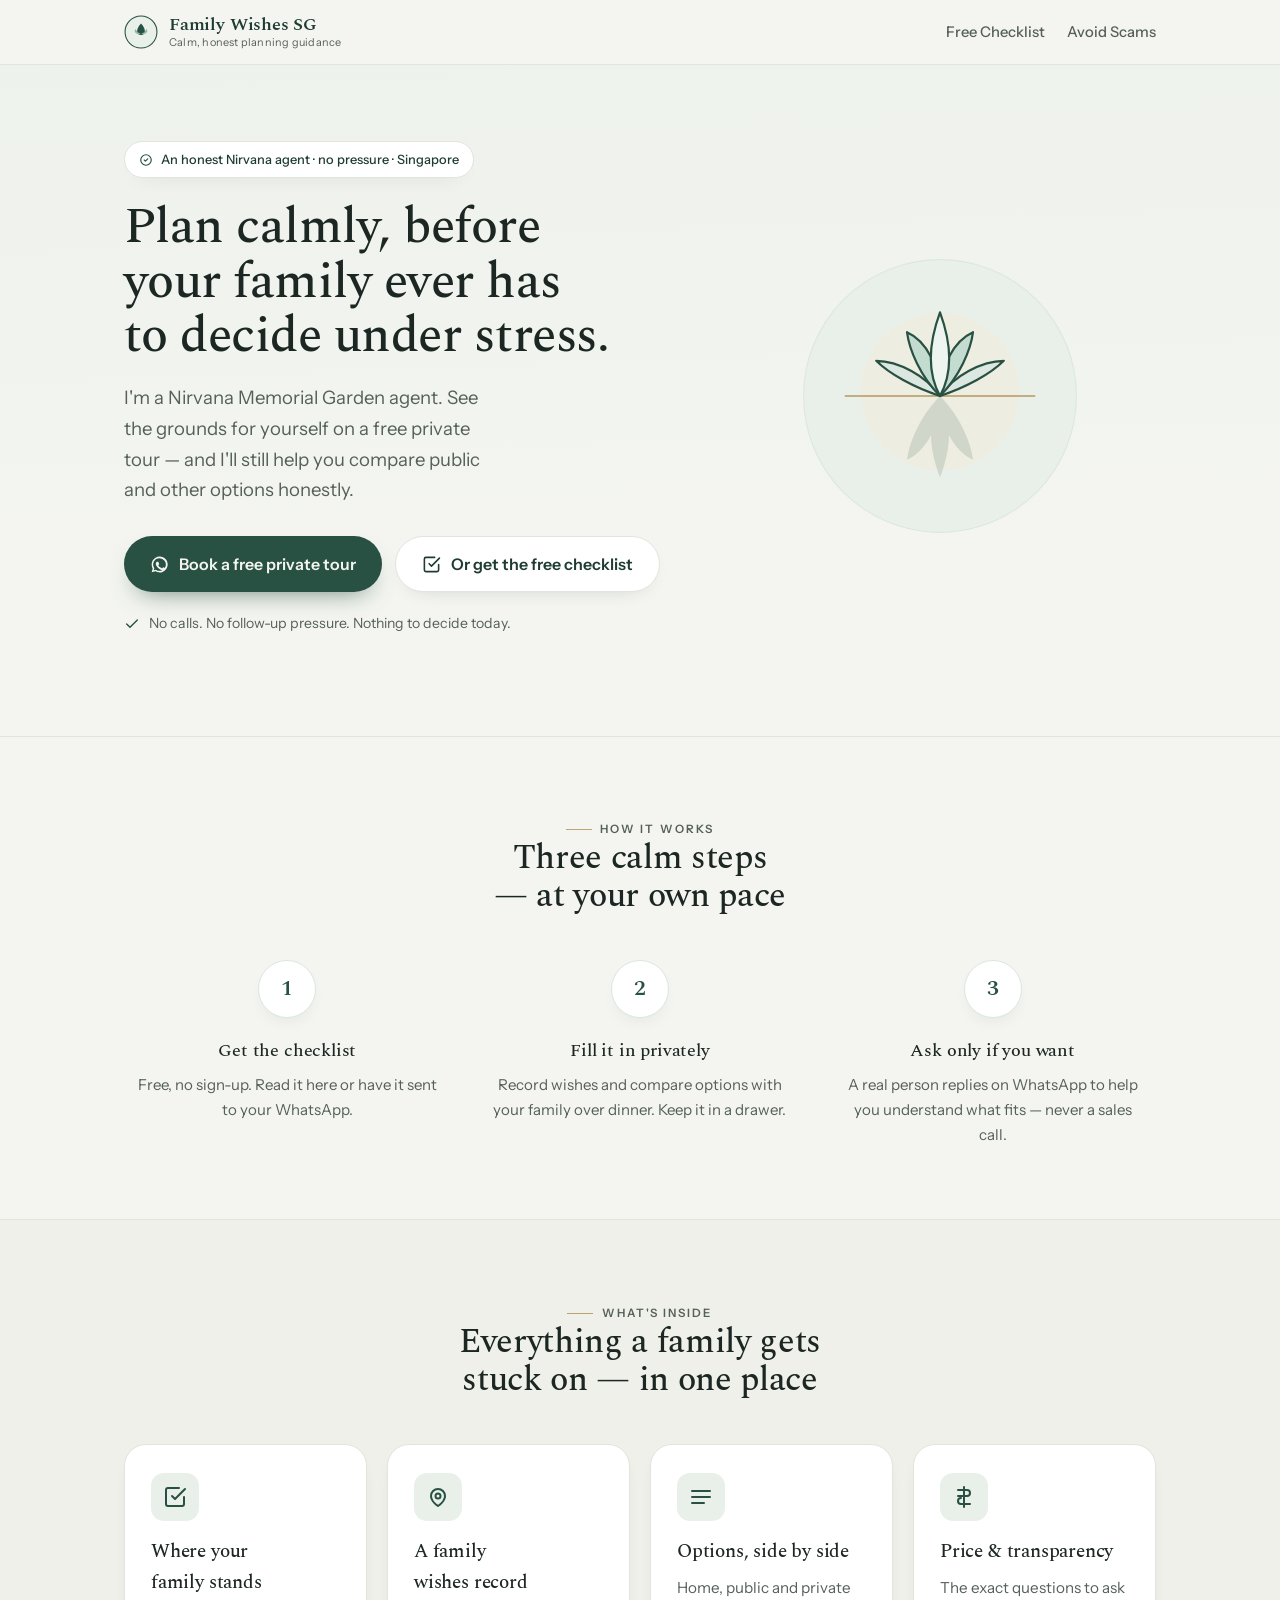
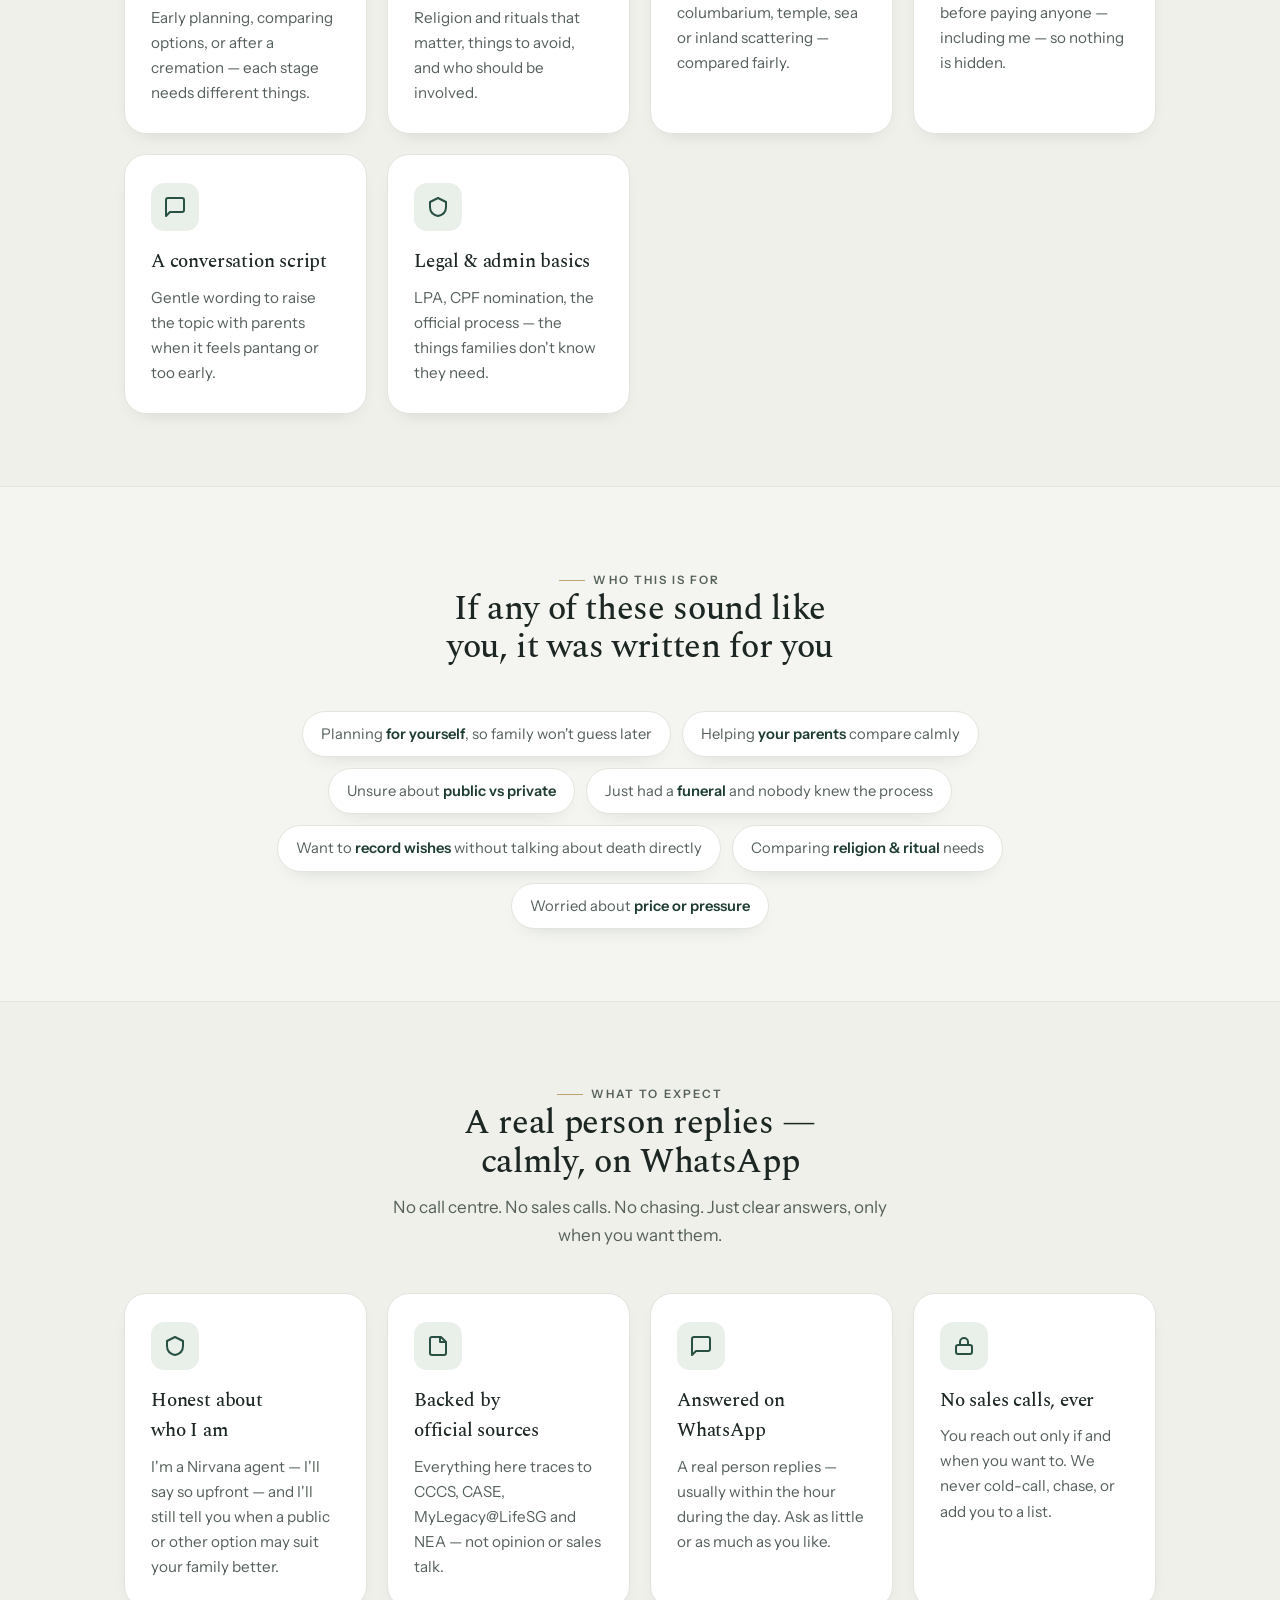
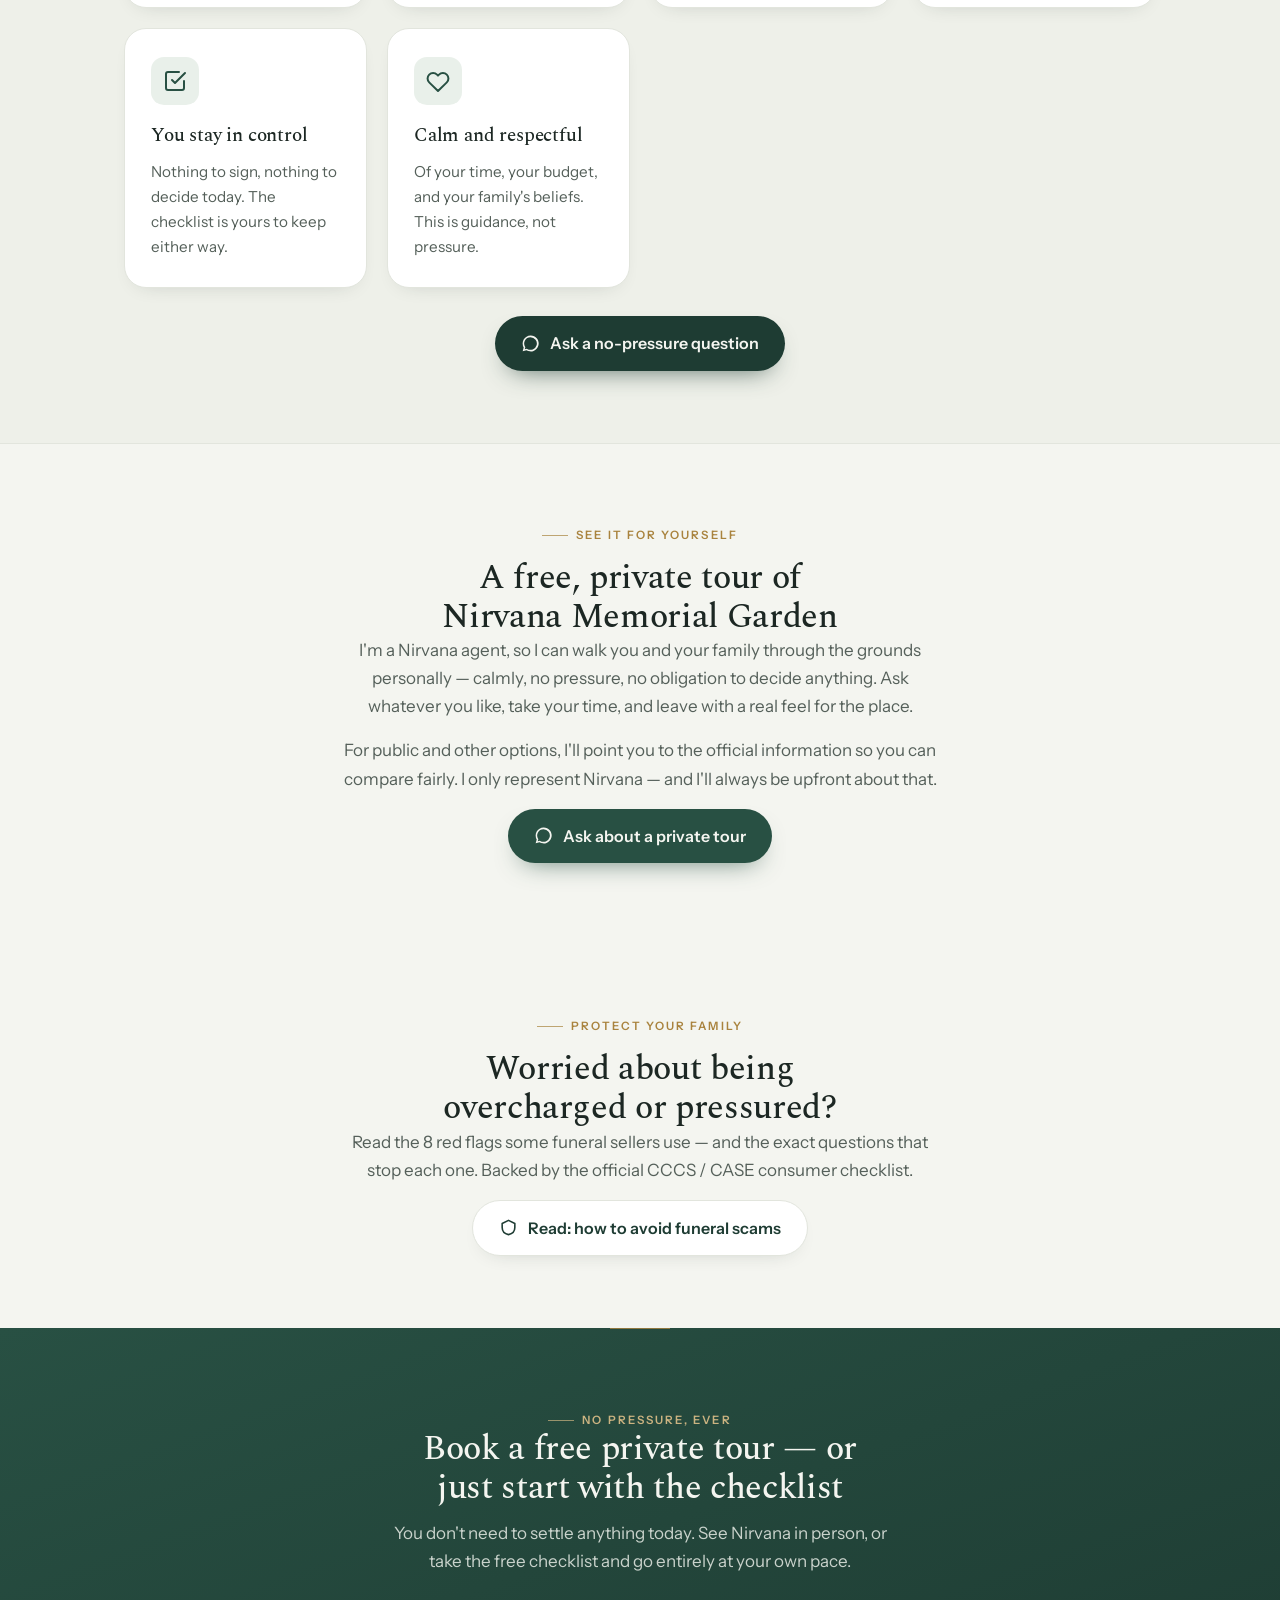
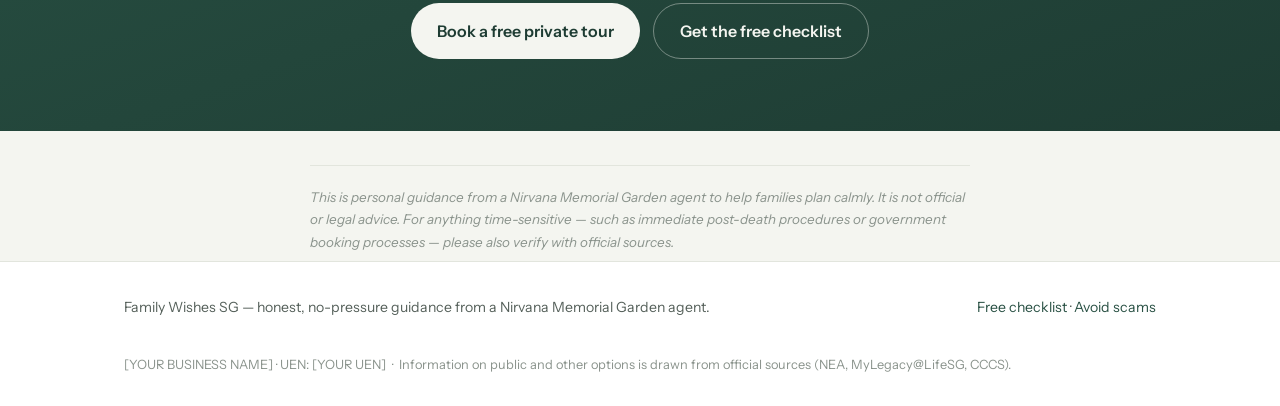
==== commit fc5510b6: "Add placeholder business name + UEN line to footers Face-free trust element: registered-business/UEN" ====
--- a/index.html
+++ b/index.html
@@ -264,6 +264,10 @@
       <span>Family Wishes SG — honest, no-pressure guidance from a Nirvana Memorial Garden agent.</span>
       <span><a href="checklist.html">Free checklist</a> · <a href="avoid-scams.html">Avoid scams</a></span>
     </div>
+    <div class="wrap foot-fine">
+      <!-- EDIT: replace [YOUR BUSINESS NAME] and [YOUR UEN] once registered with ACRA -->
+      <small class="muted">[YOUR BUSINESS NAME] · UEN: [YOUR UEN] &nbsp;·&nbsp; Information on public and other options is drawn from official sources (NEA, MyLegacy@LifeSG, CCCS).</small>
+    </div>
   </footer>
 
   <!-- sticky mobile WhatsApp -->
--- a/styles.css
+++ b/styles.css
@@ -235,6 +235,8 @@
 footer.site-foot .wrap { padding: 34px 24px; font-size: 0.88rem; color: var(--ink-soft); display: flex; flex-wrap: wrap; gap: 10px 24px; align-items: center; justify-content: space-between; }
 footer.site-foot a { color: var(--pine); text-decoration: none; }
 footer.site-foot a:hover { text-decoration: underline; }
+footer.site-foot .foot-fine { padding-top: 0; padding-bottom: 30px; display: block; }
+footer.site-foot .foot-fine small { font-size: 0.8rem; color: var(--ink-faint); line-height: 1.6; }
 
 /* ---------------- Sticky mobile WhatsApp ---------------- */
 .sticky-wa { display: none; }
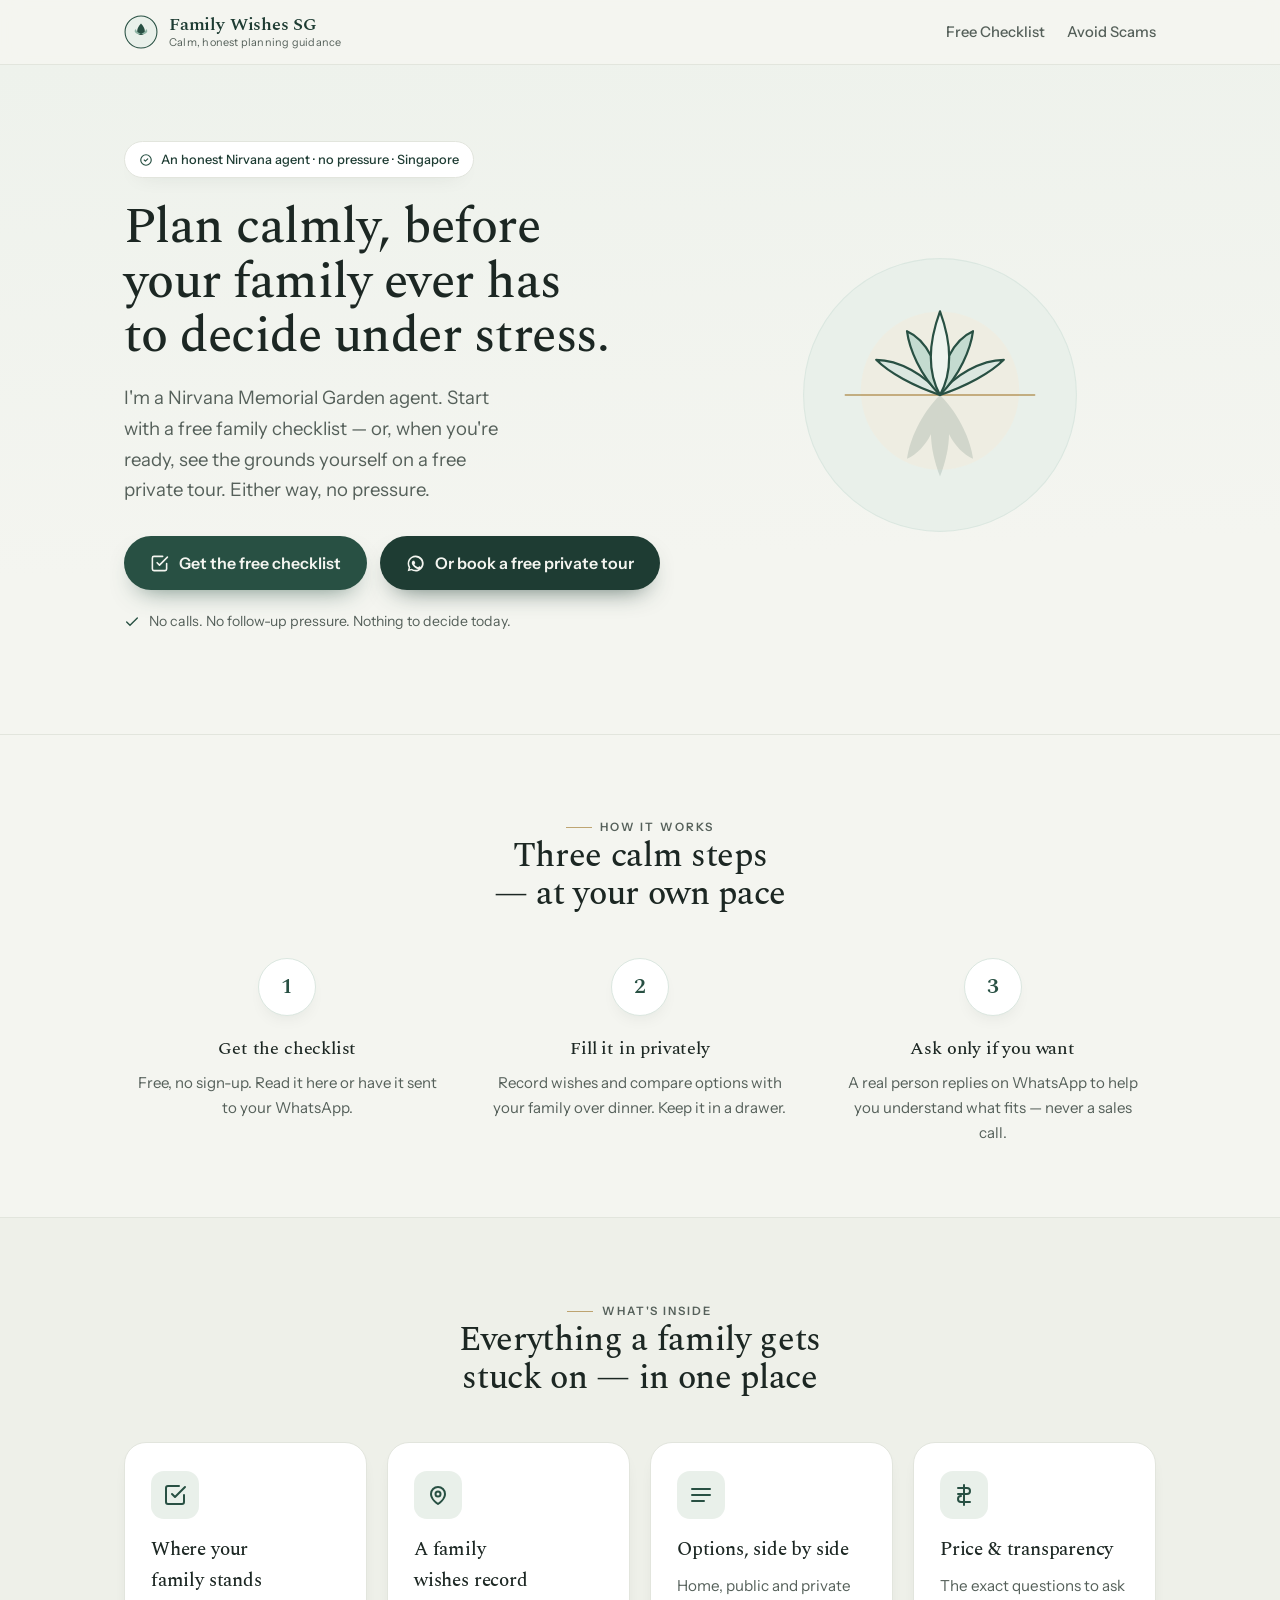
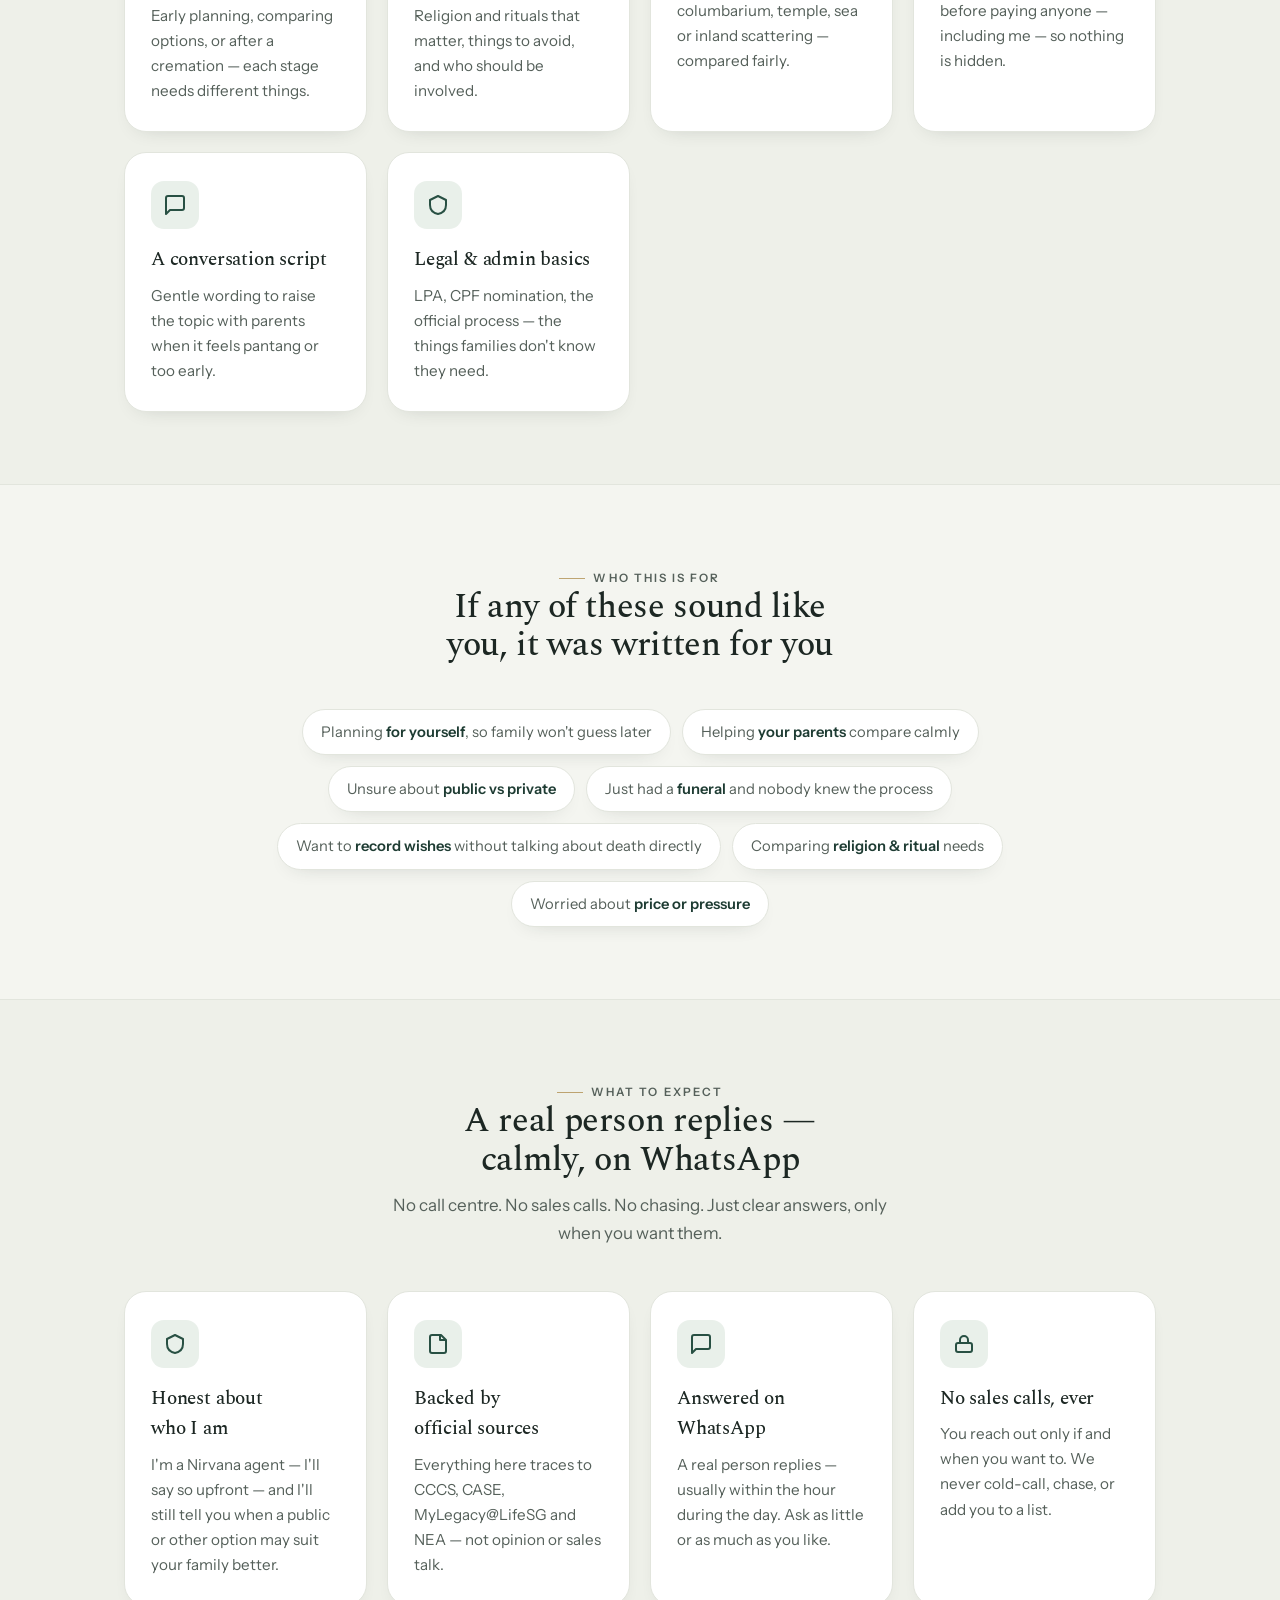
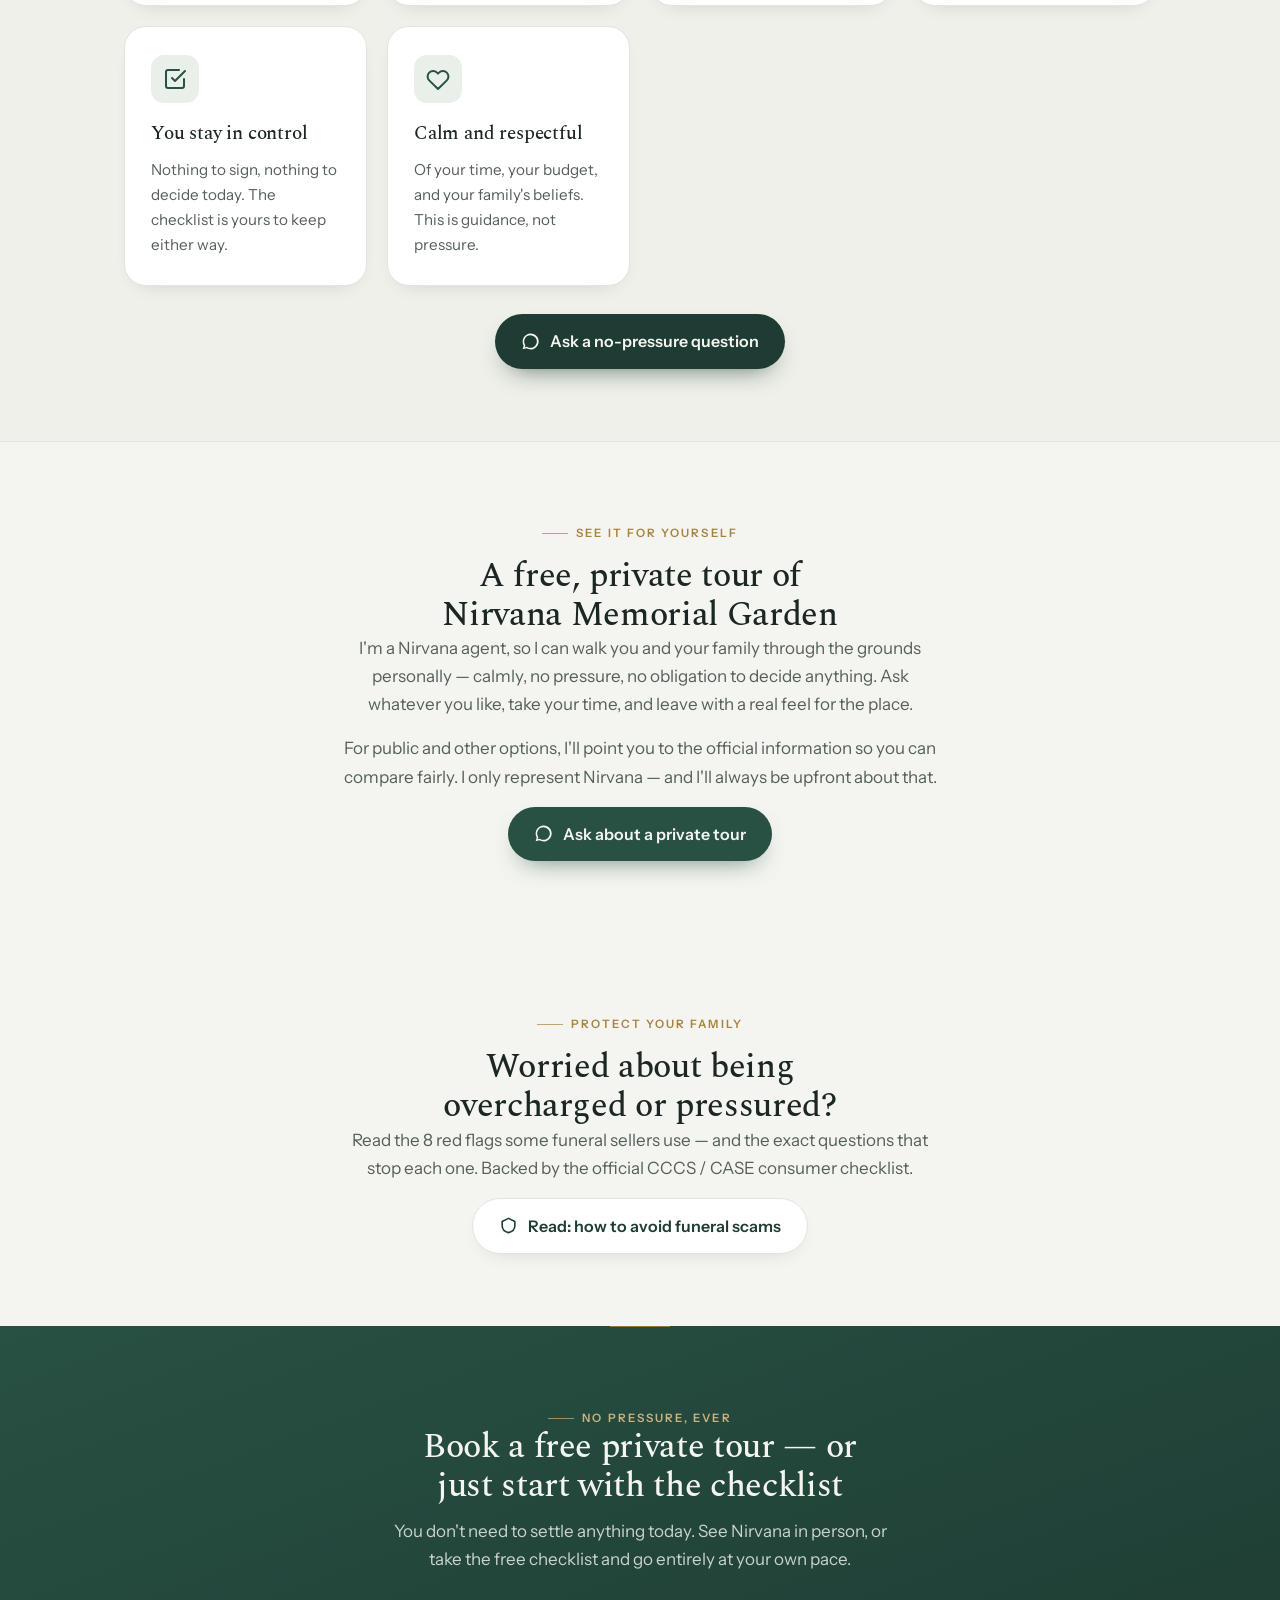
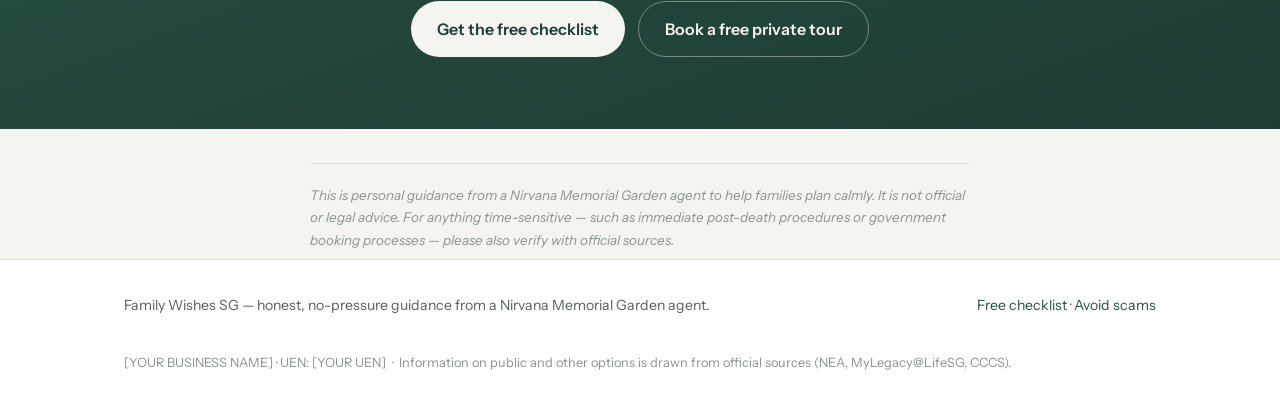
==== commit 0bde06c6: "Strengthen position: cold-traffic funnel + ops toolkits + economics - Funnel (audit #3): lead with l" ====
--- a/index.html
+++ b/index.html
@@ -39,15 +39,15 @@
           An honest Nirvana agent · no pressure · Singapore
         </span>
         <h1>Plan calmly, before your family ever has to decide under stress.</h1>
-        <p class="sub">I'm a Nirvana Memorial Garden agent. See the grounds for yourself on a free private tour — and I'll still help you compare public and other options honestly.</p>
+        <p class="sub">I'm a Nirvana Memorial Garden agent. Start with a free family checklist — or, when you're ready, see the grounds yourself on a free private tour. Either way, no pressure.</p>
         <div class="btn-row">
-          <a class="btn btn-primary" href="https://wa.me/6590107246?text=Hi%2C%20I%27d%20like%20to%20ask%20about%20a%20free%20private%20Nirvana%20tour">
+          <a class="btn btn-primary" href="checklist.html">
+            <svg viewBox="0 0 24 24" fill="none" stroke="currentColor" stroke-width="2" stroke-linecap="round" stroke-linejoin="round"><path d="M9 11l3 3L22 4"/><path d="M21 12v7a2 2 0 01-2 2H5a2 2 0 01-2-2V5a2 2 0 012-2h11"/></svg>
+            Get the free checklist
+          </a>
+          <a class="btn btn-wa" href="https://wa.me/6590107246?text=Hi%2C%20I%27d%20like%20to%20ask%20about%20a%20free%20private%20Nirvana%20tour">
             <svg viewBox="0 0 24 24" fill="currentColor"><path d="M12 2a10 10 0 00-8.6 15l-1.3 4.7 4.8-1.3A10 10 0 1012 2zm0 2a8 8 0 11-4.2 14.8l-.3-.2-2.8.7.8-2.7-.2-.3A8 8 0 0112 4zm-3 4.5c-.2 0-.5 0-.7.4-.3.4-1 1-1 2.4s1 2.8 1.2 3c.2.2 2 3.2 5 4.4 2.4 1 3 .8 3.5.7.6 0 1.7-.7 2-1.4.2-.6.2-1.2.2-1.3l-.6-.4-1.7-.8c-.2 0-.4-.1-.6.2l-.8 1c-.2.2-.3.2-.6.1-.3-.2-1.3-.5-2.5-1.5-.9-.8-1.5-1.8-1.7-2.1-.2-.3 0-.5.1-.6l.5-.5c.1-.2.2-.3.3-.5 0-.2 0-.4 0-.5l-.9-2c-.2-.5-.4-.4-.6-.5h-.6z"/></svg>
-            Book a free private tour
-          </a>
-          <a class="btn btn-ghost" href="checklist.html">
-            <svg viewBox="0 0 24 24" fill="none" stroke="currentColor" stroke-width="2" stroke-linecap="round" stroke-linejoin="round"><path d="M9 11l3 3L22 4"/><path d="M21 12v7a2 2 0 01-2 2H5a2 2 0 01-2-2V5a2 2 0 012-2h11"/></svg>
-            Or get the free checklist
+            Or book a free private tour
           </a>
         </div>
         <p class="trust-line">
@@ -251,8 +251,8 @@
       <h2>Book a free private tour — or just start with the checklist</h2>
       <p>You don't need to settle anything today. See Nirvana in person, or take the free checklist and go entirely at your own pace.</p>
       <div class="btn-row">
-        <a class="btn btn-primary" href="https://wa.me/6590107246?text=Hi%2C%20I%27d%20like%20to%20ask%20about%20a%20free%20private%20Nirvana%20tour">Book a free private tour</a>
-        <a class="btn btn-wa" href="checklist.html">Get the free checklist</a>
+        <a class="btn btn-primary" href="checklist.html">Get the free checklist</a>
+        <a class="btn btn-wa" href="https://wa.me/6590107246?text=Hi%2C%20I%27d%20like%20to%20ask%20about%20a%20free%20private%20Nirvana%20tour">Book a free private tour</a>
       </div>
     </div>
   </section>
@@ -272,9 +272,9 @@
 
   <!-- sticky mobile WhatsApp -->
   <div class="sticky-wa">
-    <a class="btn btn-wa" href="https://wa.me/6590107246?text=Hi%2C%20I%27d%20like%20to%20ask%20about%20a%20free%20private%20Nirvana%20tour">
-      <svg viewBox="0 0 24 24" fill="currentColor"><path d="M12 2a10 10 0 00-8.6 15l-1.3 4.7 4.8-1.3A10 10 0 1012 2zm0 2a8 8 0 11-4.2 14.8l-.3-.2-2.8.7.8-2.7-.2-.3A8 8 0 0112 4z"/></svg>
-      Book a free private Nirvana tour
+    <a class="btn btn-wa" href="checklist.html">
+      <svg viewBox="0 0 24 24" fill="none" stroke="currentColor" stroke-width="2" stroke-linecap="round" stroke-linejoin="round"><path d="M9 11l3 3L22 4"/><path d="M21 12v7a2 2 0 01-2 2H5a2 2 0 01-2-2V5a2 2 0 012-2h11"/></svg>
+      Get the free family checklist
     </a>
   </div>
 </body>
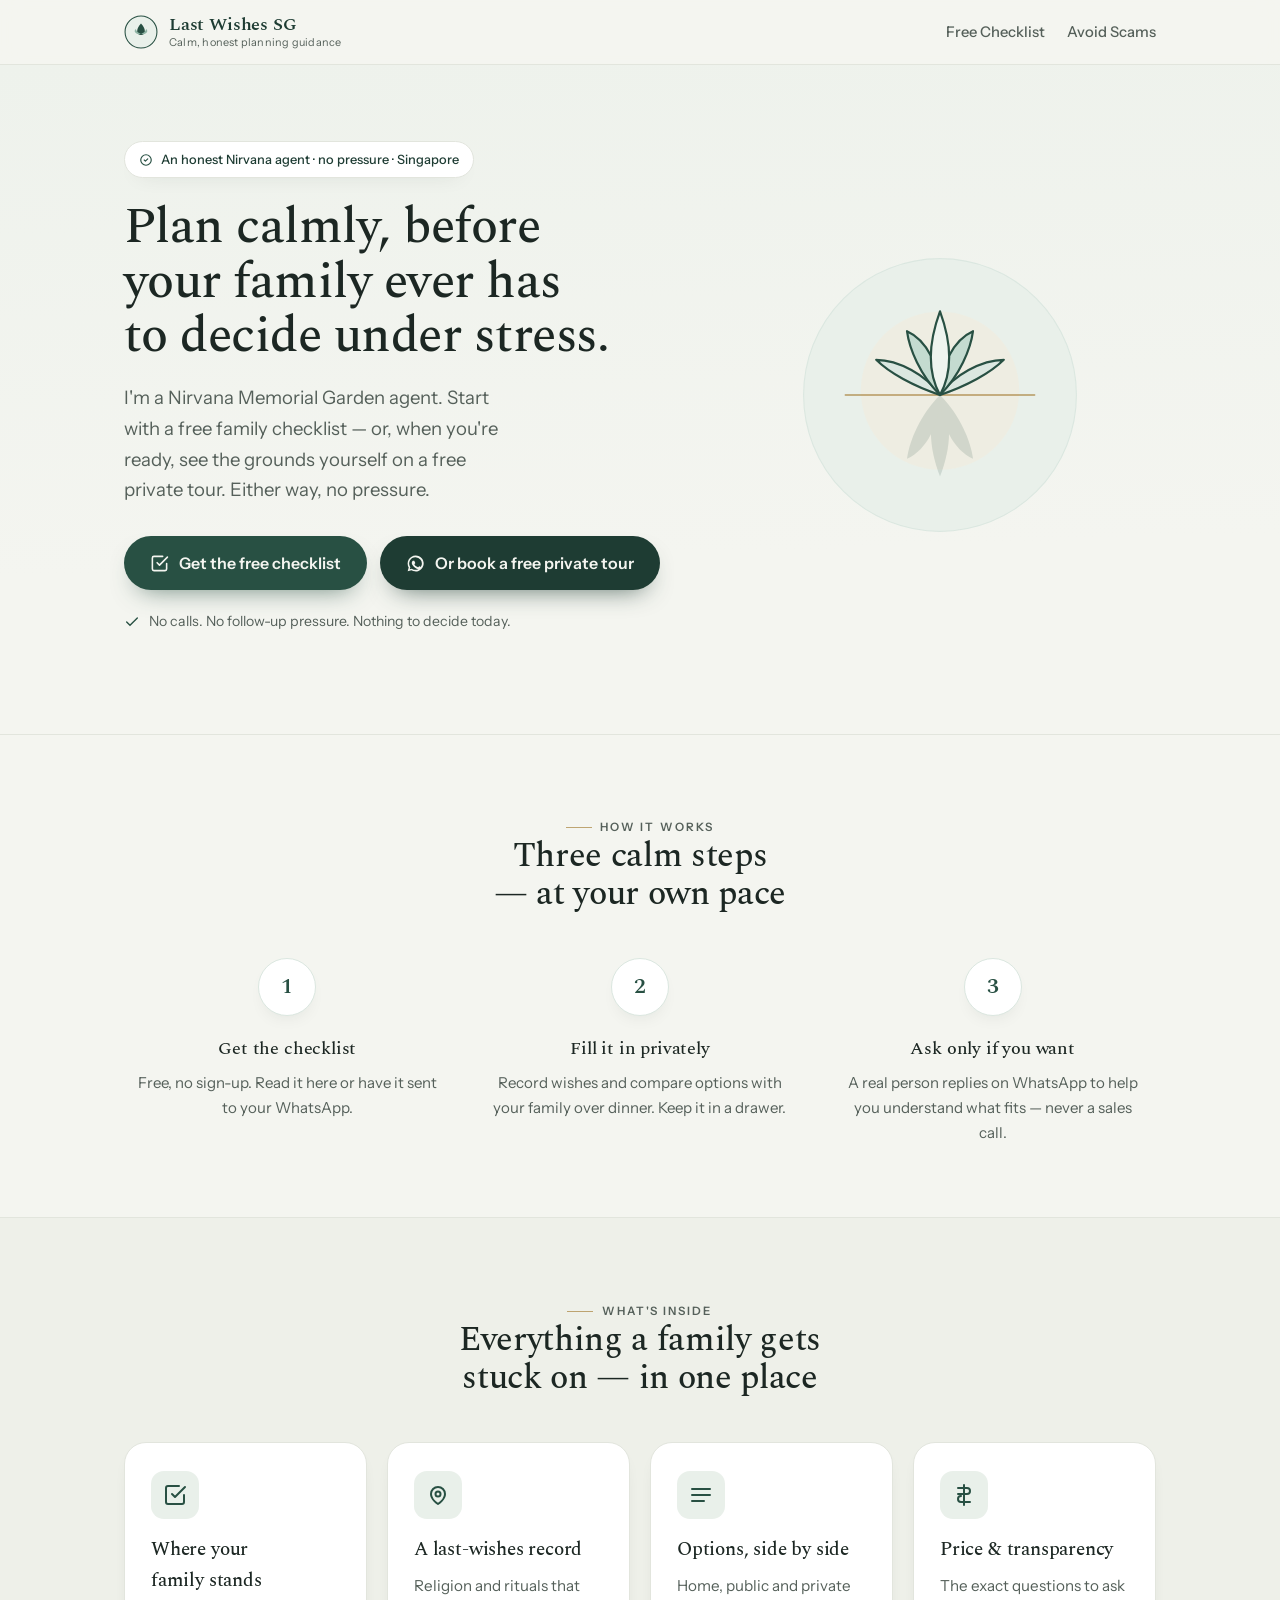
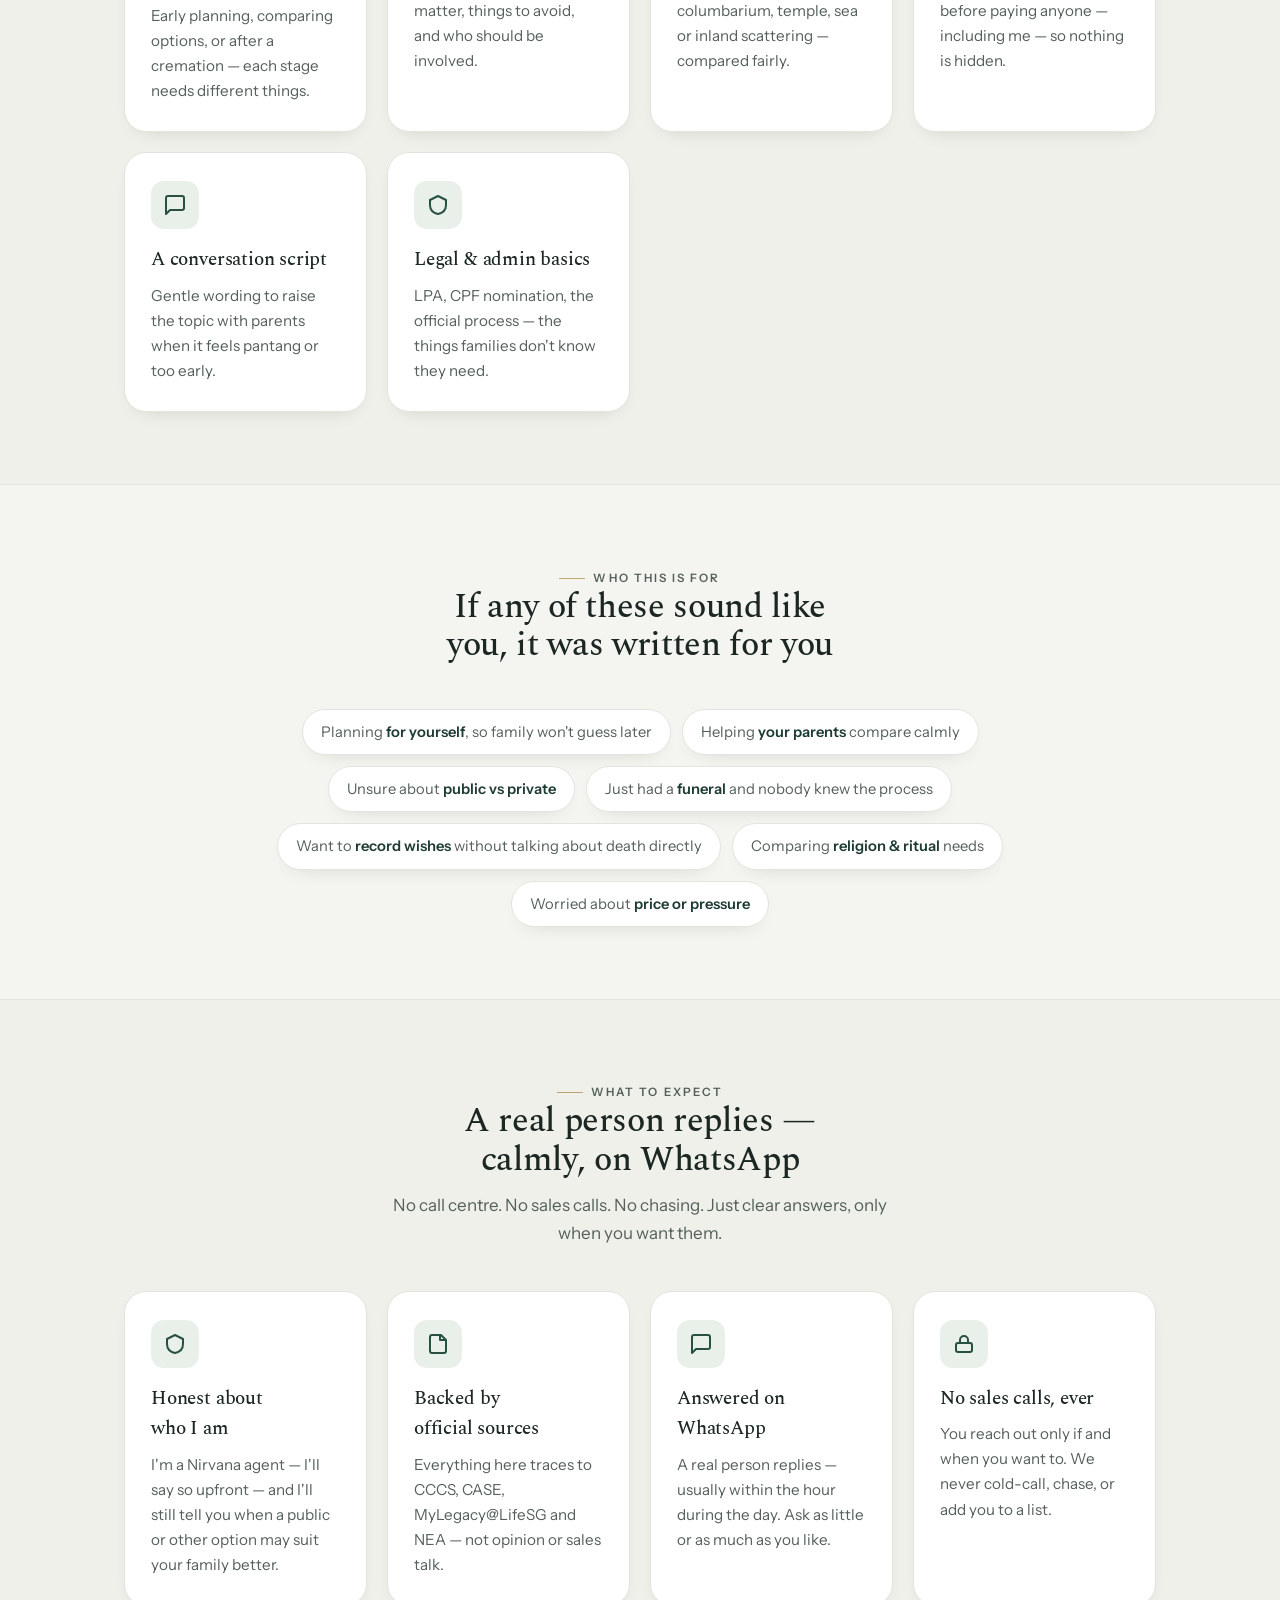
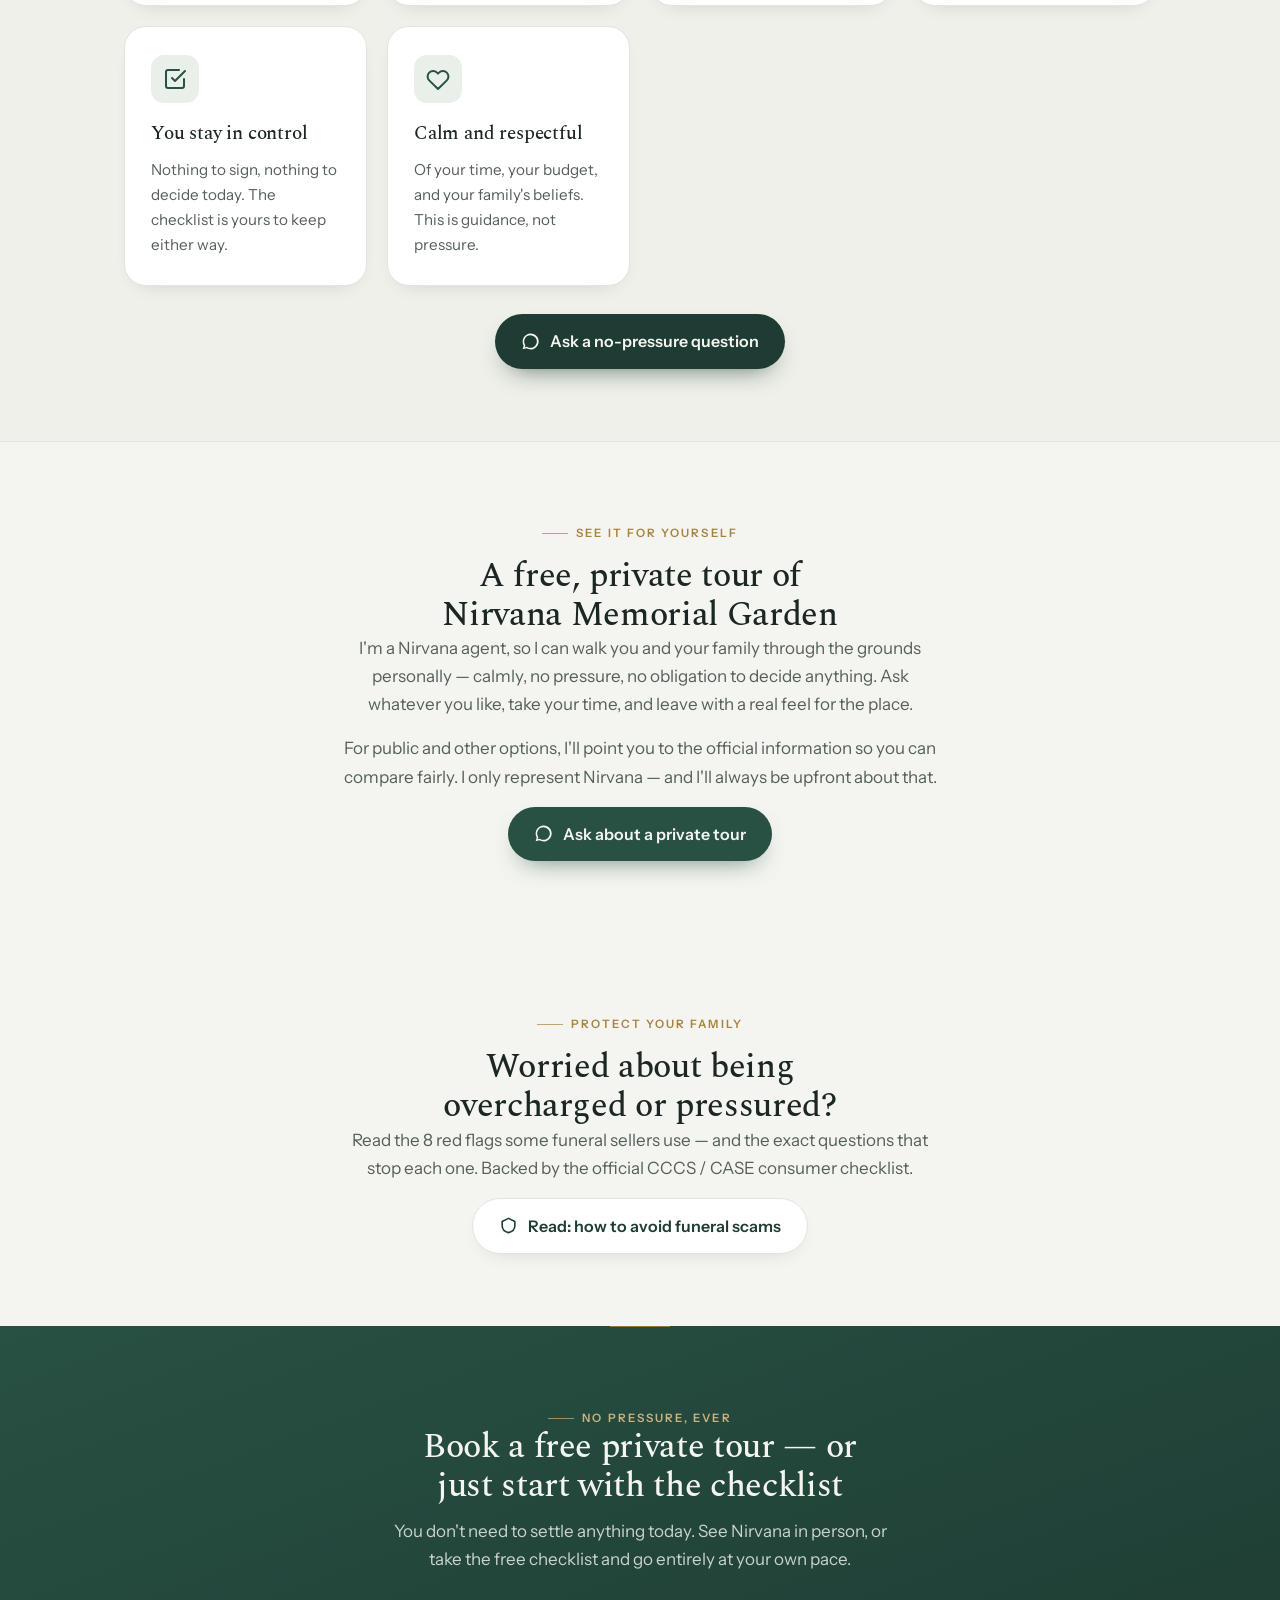
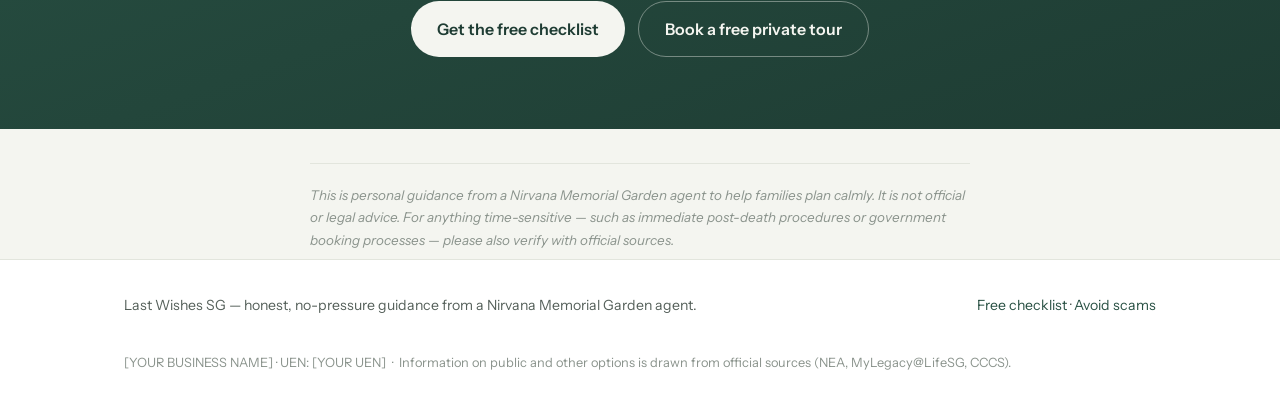
==== commit 50a0ed55: "Rebrand to Last Wishes SG (lastwishes.sg): titles, OG/canonical tags, Vercel config Domain chosen fr" ====
--- a/index.html
+++ b/index.html
@@ -3,8 +3,14 @@
 <head>
   <meta charset="utf-8" />
   <meta name="viewport" content="width=device-width, initial-scale=1" />
-  <title>Family Funeral & Columbarium Planning — Calm Guidance for Singapore Families</title>
-  <meta name="description" content="A free family checklist for Singapore families: compare public and private columbarium options calmly, record funeral wishes, and know what to ask before paying for anything." />
+  <title>Last Wishes SG — Funeral & Columbarium Planning, Calm Guidance for Singapore Families</title>
+  <meta name="description" content="A free family checklist for Singapore families: compare public and private columbarium options calmly, record last wishes, and know what to ask before paying for anything." />
+  <link rel="canonical" href="https://lastwishes.sg/" />
+  <meta property="og:site_name" content="Last Wishes SG" />
+  <meta property="og:type" content="website" />
+  <meta property="og:url" content="https://lastwishes.sg/" />
+  <meta property="og:title" content="Last Wishes SG — plan calmly, before your family has to decide under stress" />
+  <meta property="og:description" content="Free family checklist for Singapore: compare columbarium and ashes options calmly, record last wishes, and know what to ask before paying anyone." />
   <link rel="preconnect" href="https://fonts.googleapis.com" />
   <link rel="preconnect" href="https://fonts.gstatic.com" crossorigin />
   <link href="https://fonts.googleapis.com/css2?family=Spectral:ital,wght@0,400;0,500;0,600;1,400&family=Instrument+Sans:wght@400;500;600;700&display=swap" rel="stylesheet" />
@@ -21,7 +27,7 @@
           <path d="M11 13.2c.7 2.2 2.4 3.7 4.9 4.4-1.9.8-3.9.4-5-.8-1.1-1.1-1.1-2.5.1-3.6z" fill="#8fb4a4"/>
           <path d="M21 13.2c-.7 2.2-2.4 3.7-4.9 4.4 1.9.8 3.9.4 5-.8 1.1-1.1 1.1-2.5-.1-3.6z" fill="#8fb4a4"/>
         </svg>
-        <span>Family Wishes SG<small>Calm, honest planning guidance</small></span>
+        <span>Last Wishes SG<small>Calm, honest planning guidance</small></span>
       </a>
       <nav class="nav">
         <a href="checklist.html">Free Checklist</a>
@@ -118,7 +124,7 @@
         </div>
         <div class="feature">
           <div class="ico"><svg viewBox="0 0 24 24" fill="none" stroke="currentColor" stroke-width="2" stroke-linecap="round" stroke-linejoin="round"><path d="M12 21s-7-4.5-7-10a7 7 0 0114 0c0 5.5-7 10-7 10z"/><circle cx="12" cy="11" r="2.5"/></svg></div>
-          <h3>A family wishes record</h3>
+          <h3>A last-wishes record</h3>
           <p>Religion and rituals that matter, things to avoid, and who should be involved.</p>
         </div>
         <div class="feature">
@@ -261,7 +267,7 @@
 
   <footer class="site-foot">
     <div class="wrap">
-      <span>Family Wishes SG — honest, no-pressure guidance from a Nirvana Memorial Garden agent.</span>
+      <span>Last Wishes SG — honest, no-pressure guidance from a Nirvana Memorial Garden agent.</span>
       <span><a href="checklist.html">Free checklist</a> · <a href="avoid-scams.html">Avoid scams</a></span>
     </div>
     <div class="wrap foot-fine">
--- a/styles.css
+++ b/styles.css
@@ -1,5 +1,5 @@
 /* ============================================================
-   Family Wishes SG — "Dawn in a memorial garden"
+   Last Wishes SG — "Dawn in a memorial garden"
    Deliberate single light theme. Serif dignity + humanist sans.
    EDIT: WhatsApp number lives in the wa.me links in each HTML file.
    ============================================================ */
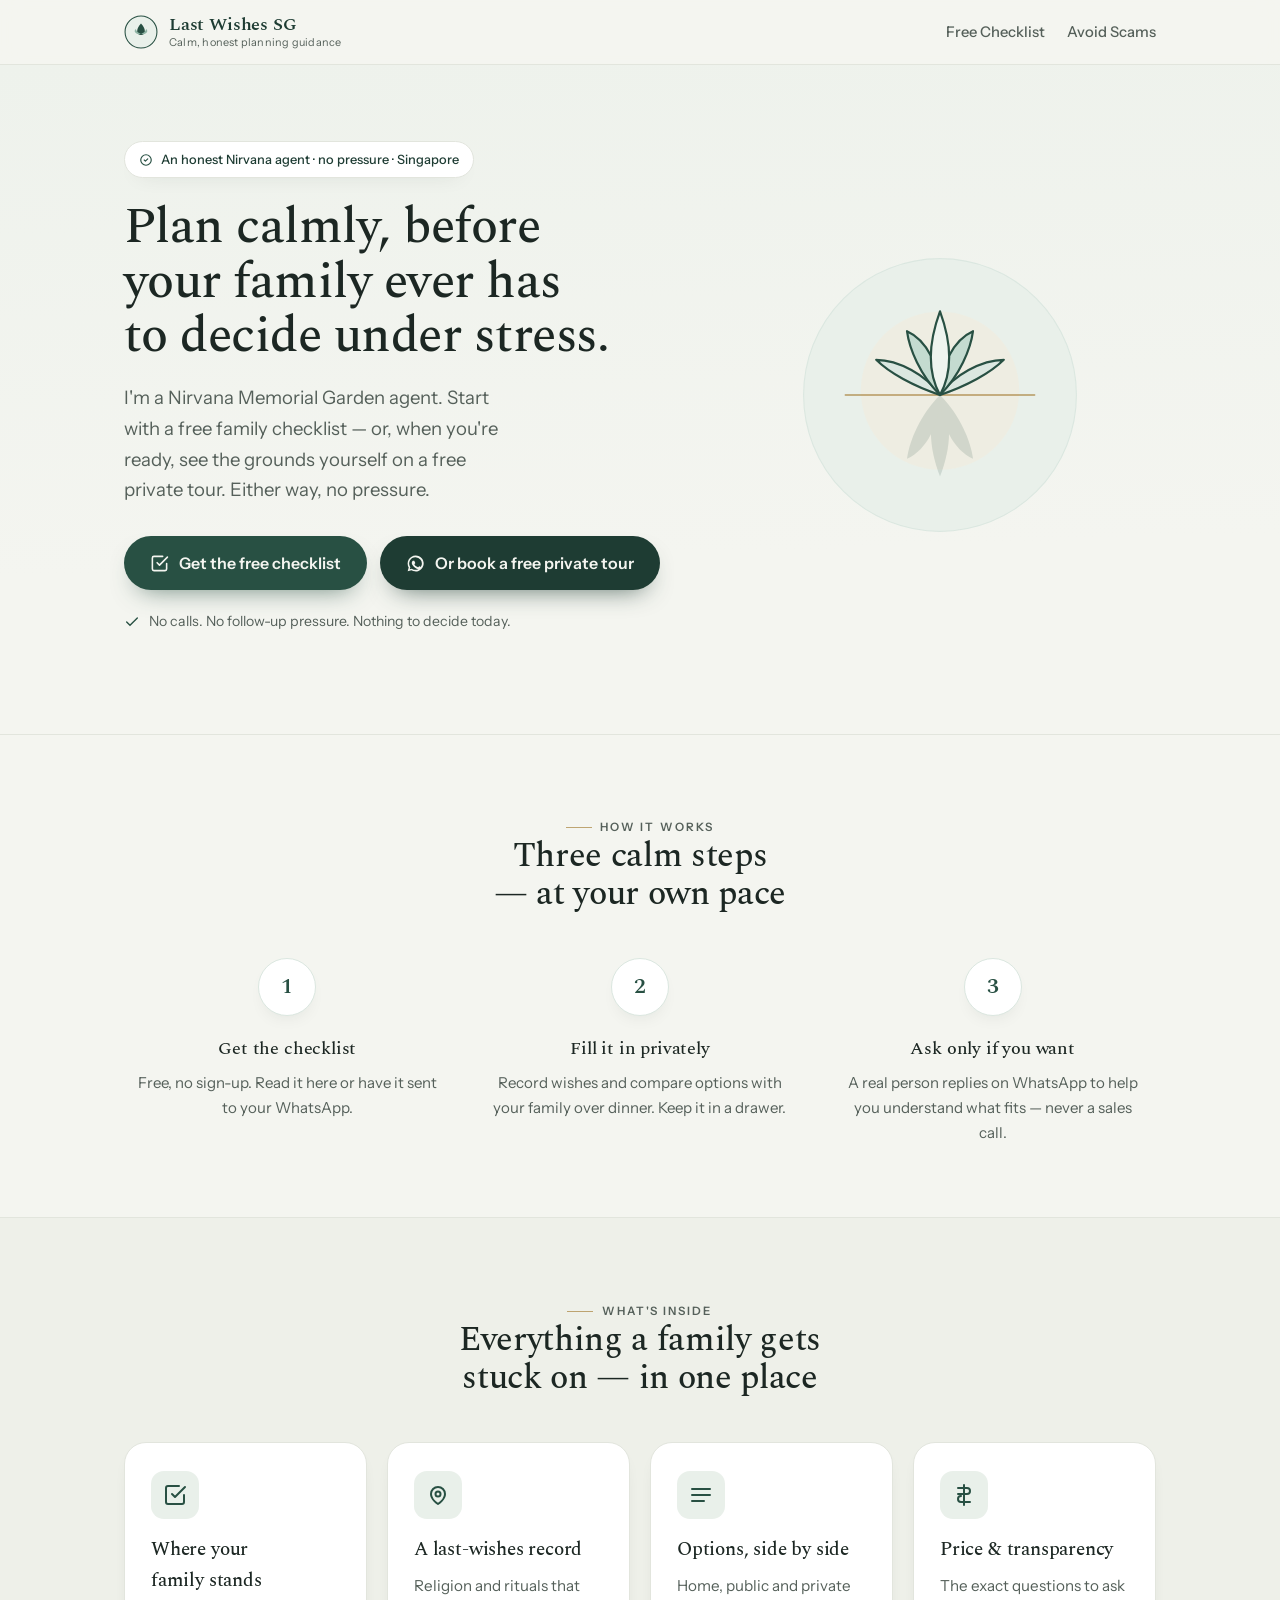
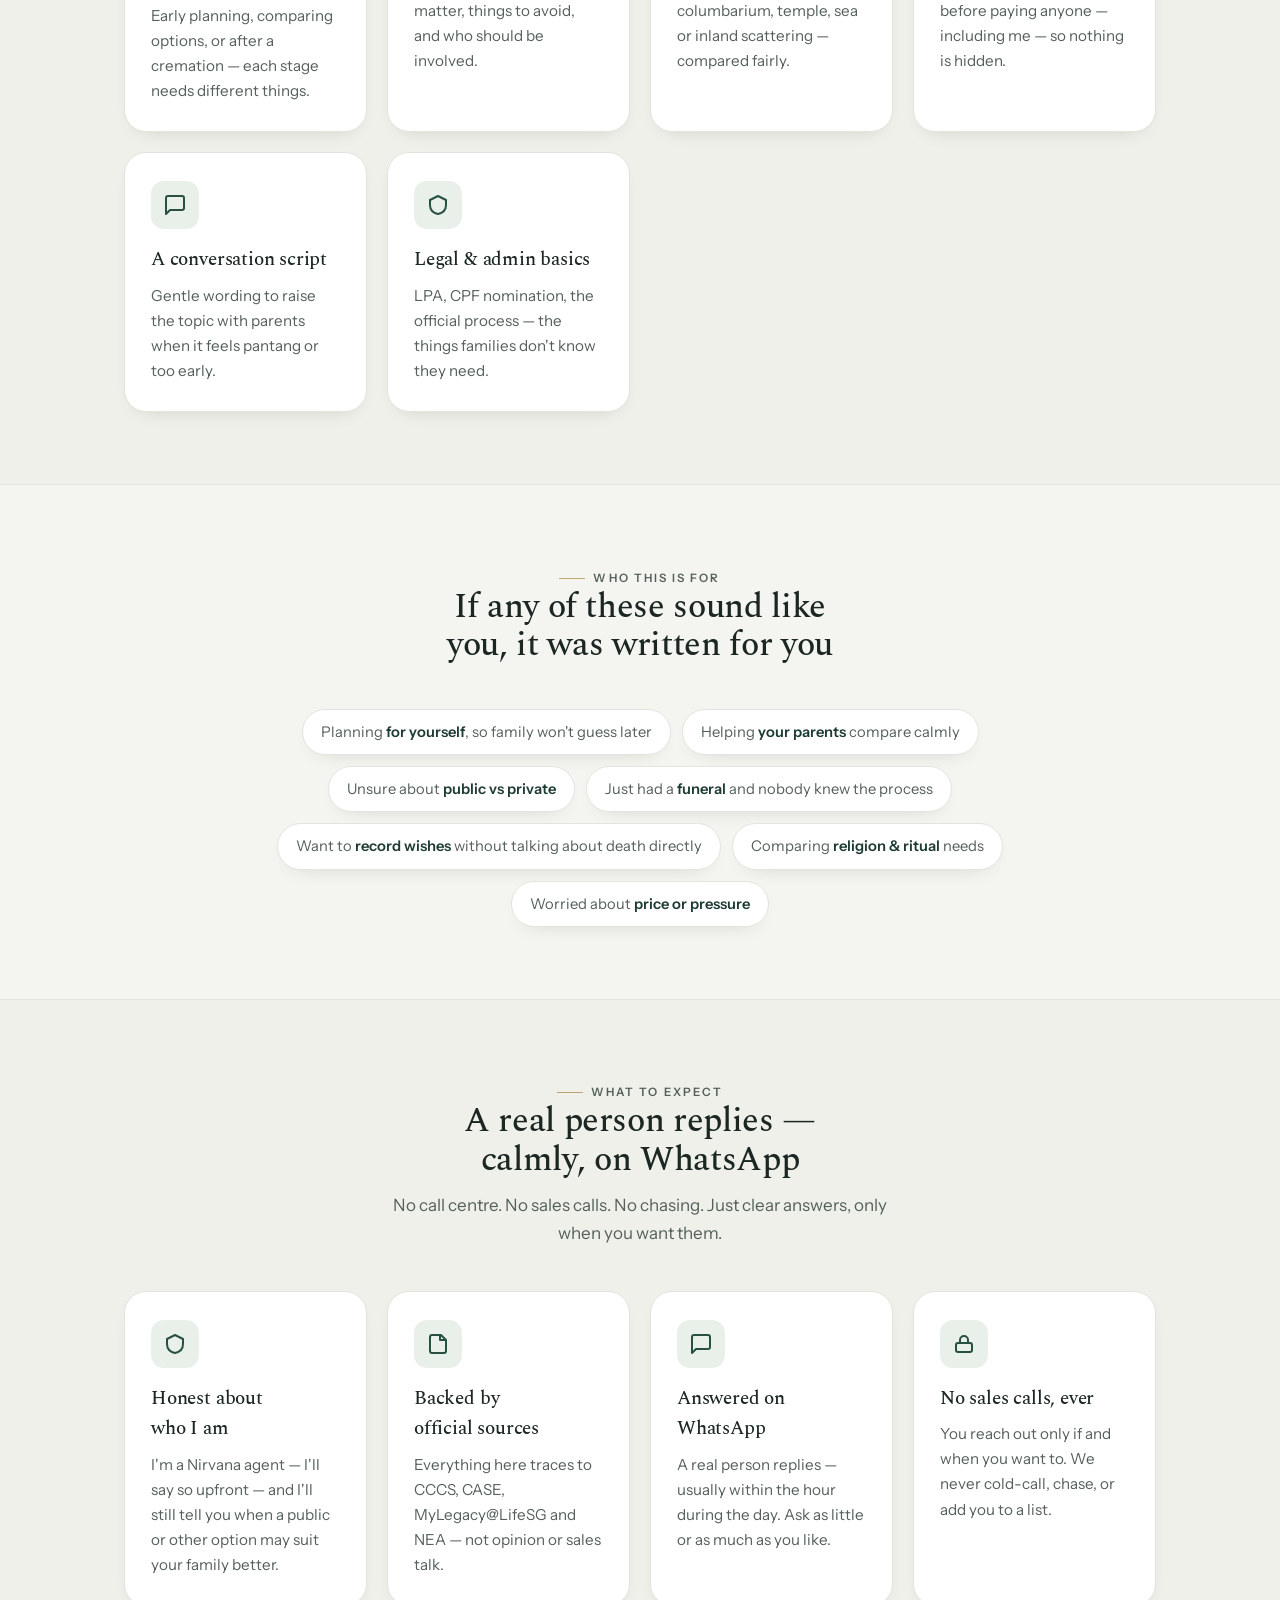
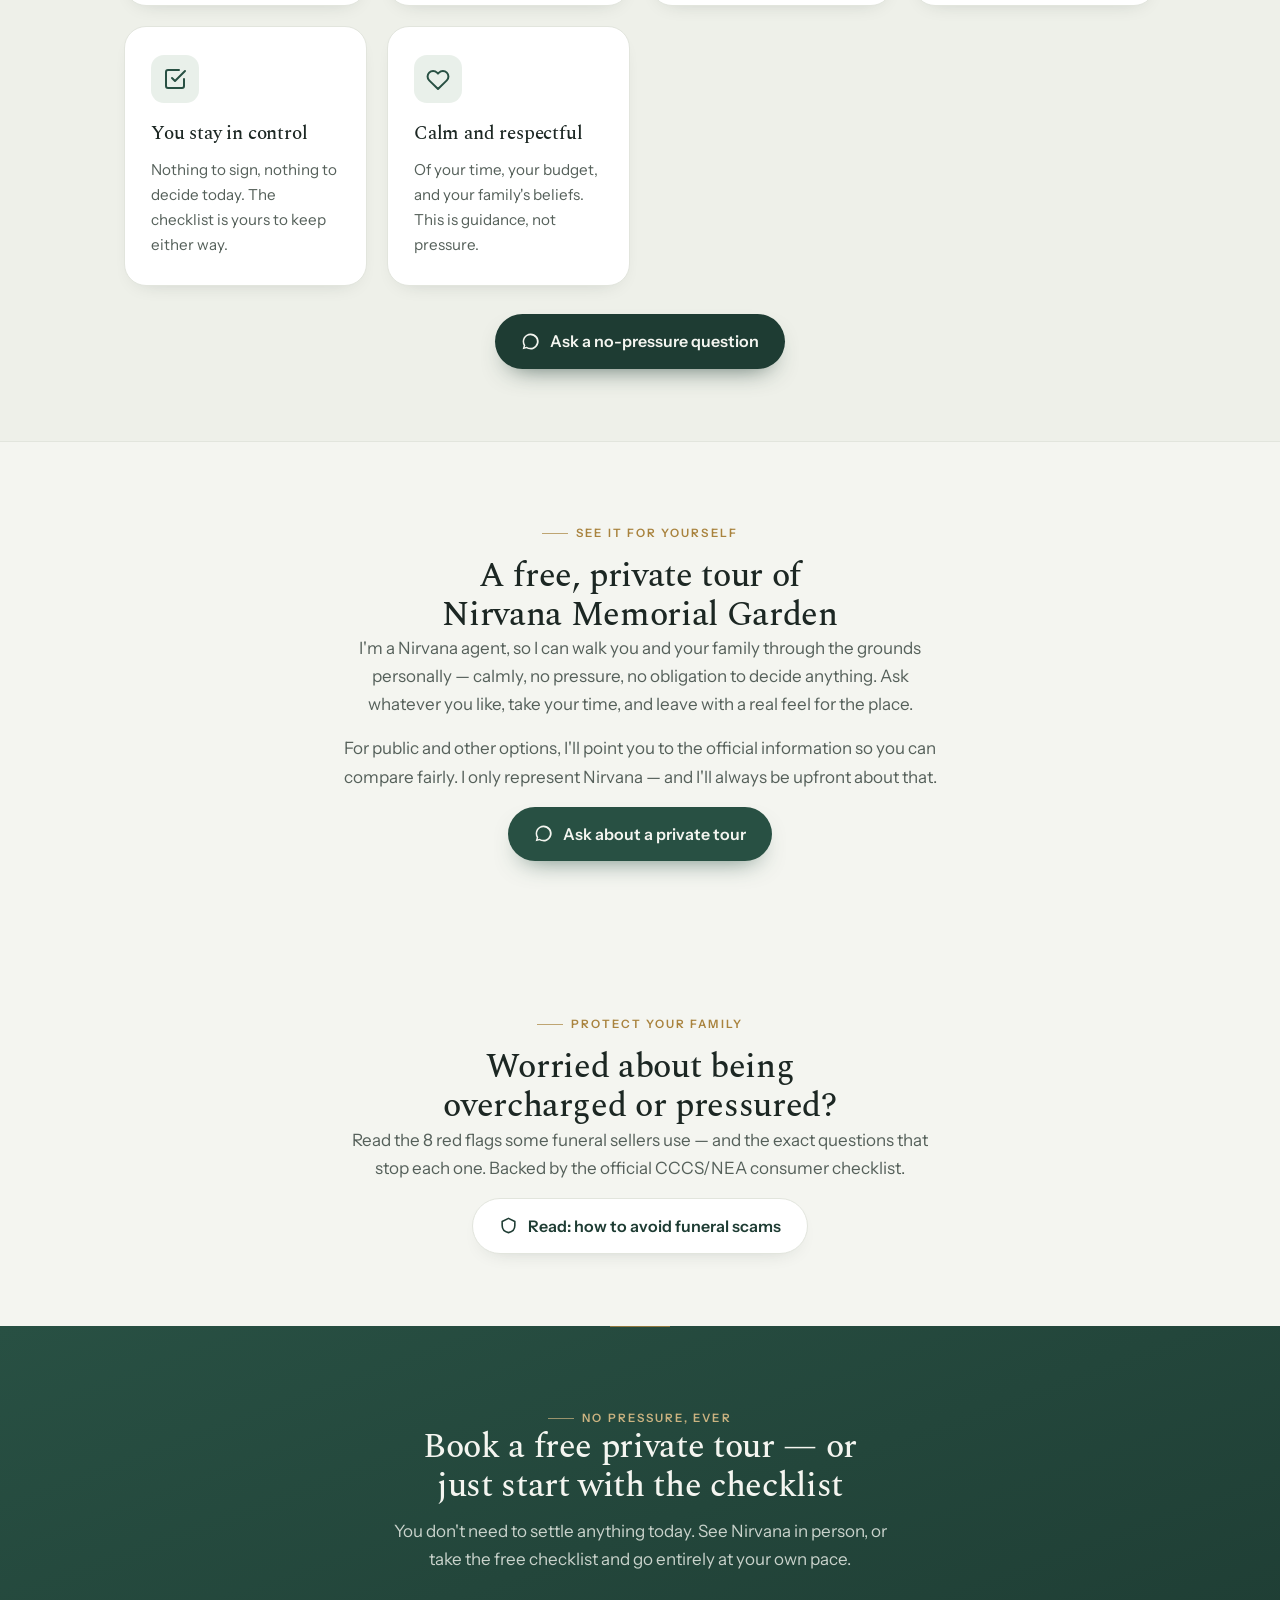
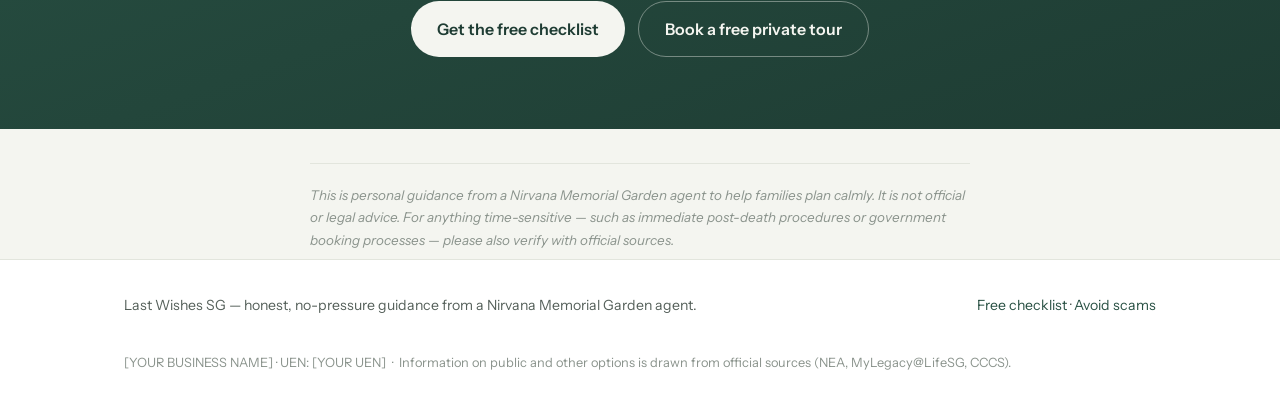
==== commit 027ddbbd: "Accuracy fixes from content audit: CCCS/NEA attribution, LPA fee nuance Co-Authored-By: Claude Fable" ====
--- a/index.html
+++ b/index.html
@@ -240,7 +240,7 @@
     <div class="wrap narrow" style="text-align:center">
       <p class="eyebrow">Protect your family</p>
       <h2>Worried about being overcharged or pressured?</h2>
-      <p class="muted">Read the 8 red flags some funeral sellers use — and the exact questions that stop each one. Backed by the official CCCS / CASE consumer checklist.</p>
+      <p class="muted">Read the 8 red flags some funeral sellers use — and the exact questions that stop each one. Backed by the official CCCS/NEA consumer checklist.</p>
       <div class="btn-row" style="justify-content:center">
         <a class="btn btn-ghost" href="avoid-scams.html">
           <svg viewBox="0 0 24 24" width="19" height="19" fill="none" stroke="currentColor" stroke-width="2" stroke-linecap="round" stroke-linejoin="round"><path d="M12 3l8 4v5c0 5-3.4 8-8 9-4.6-1-8-4-8-9V7z"/></svg>
